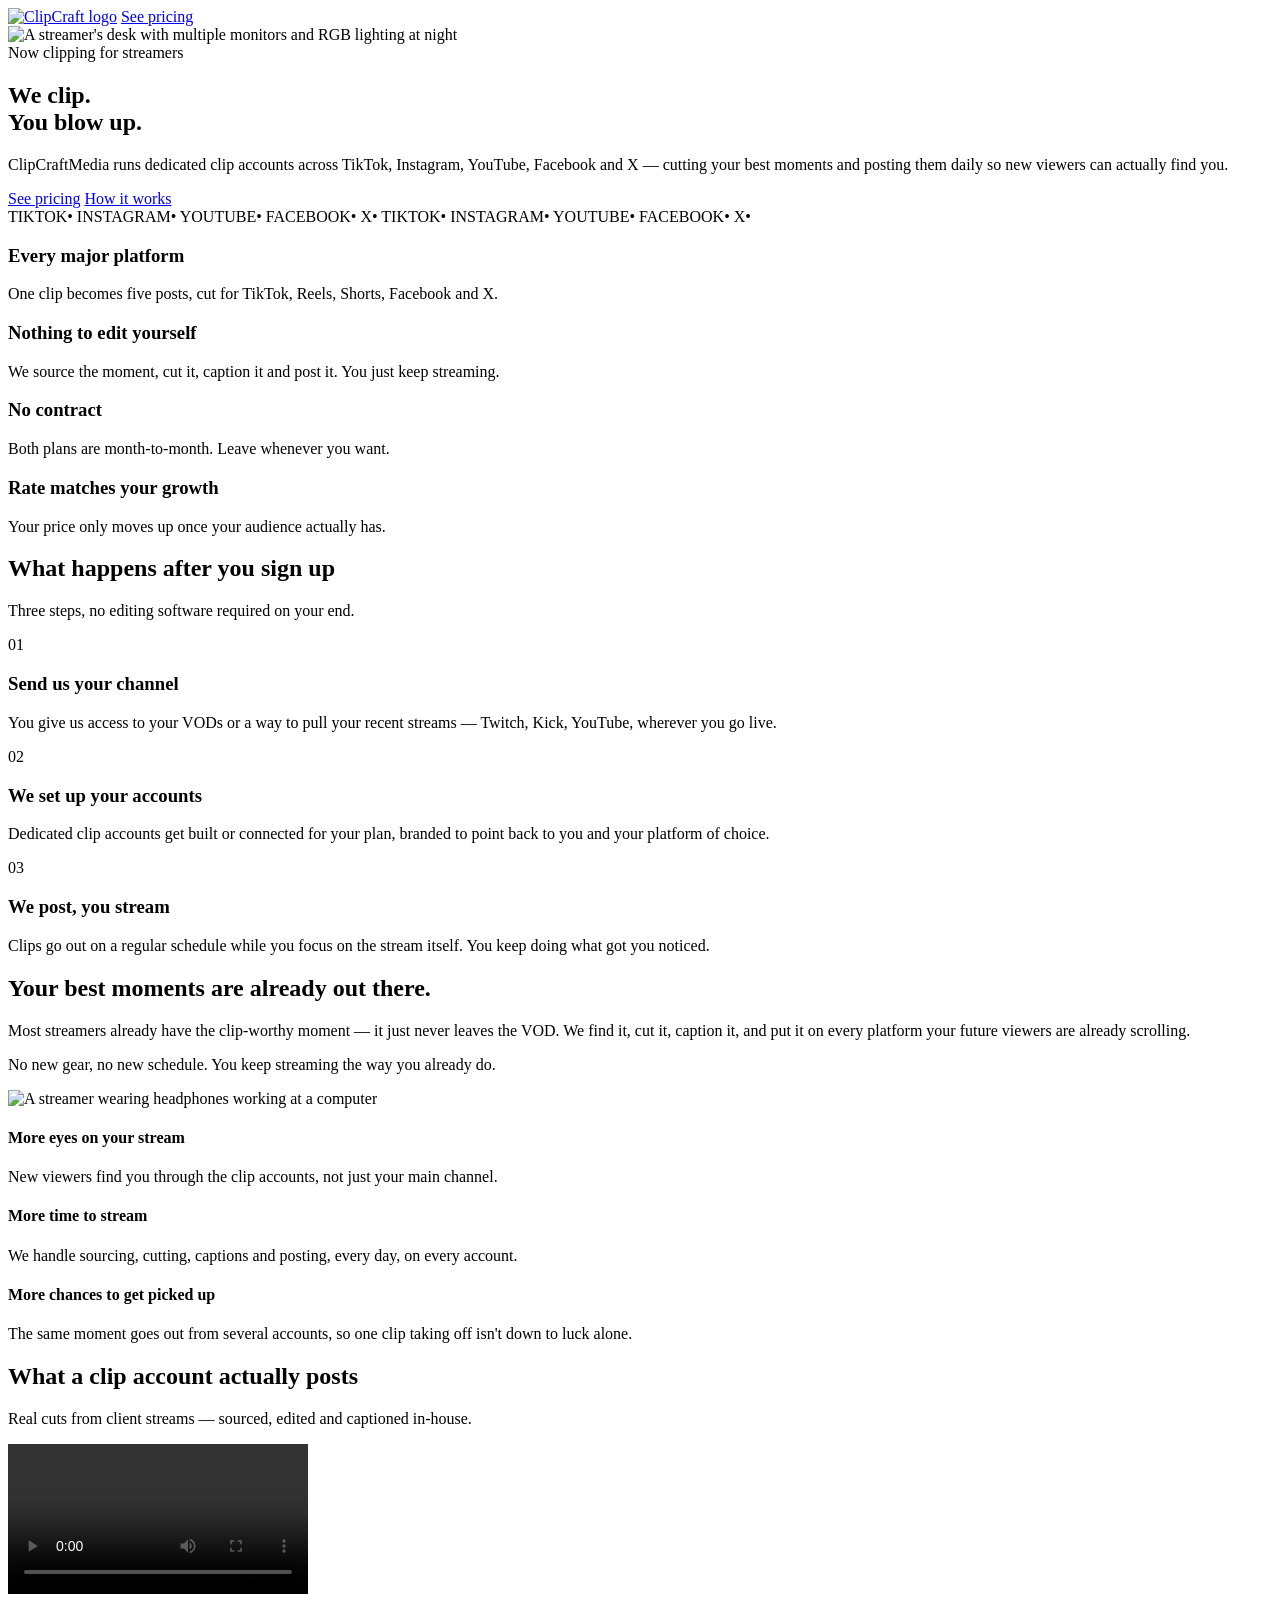
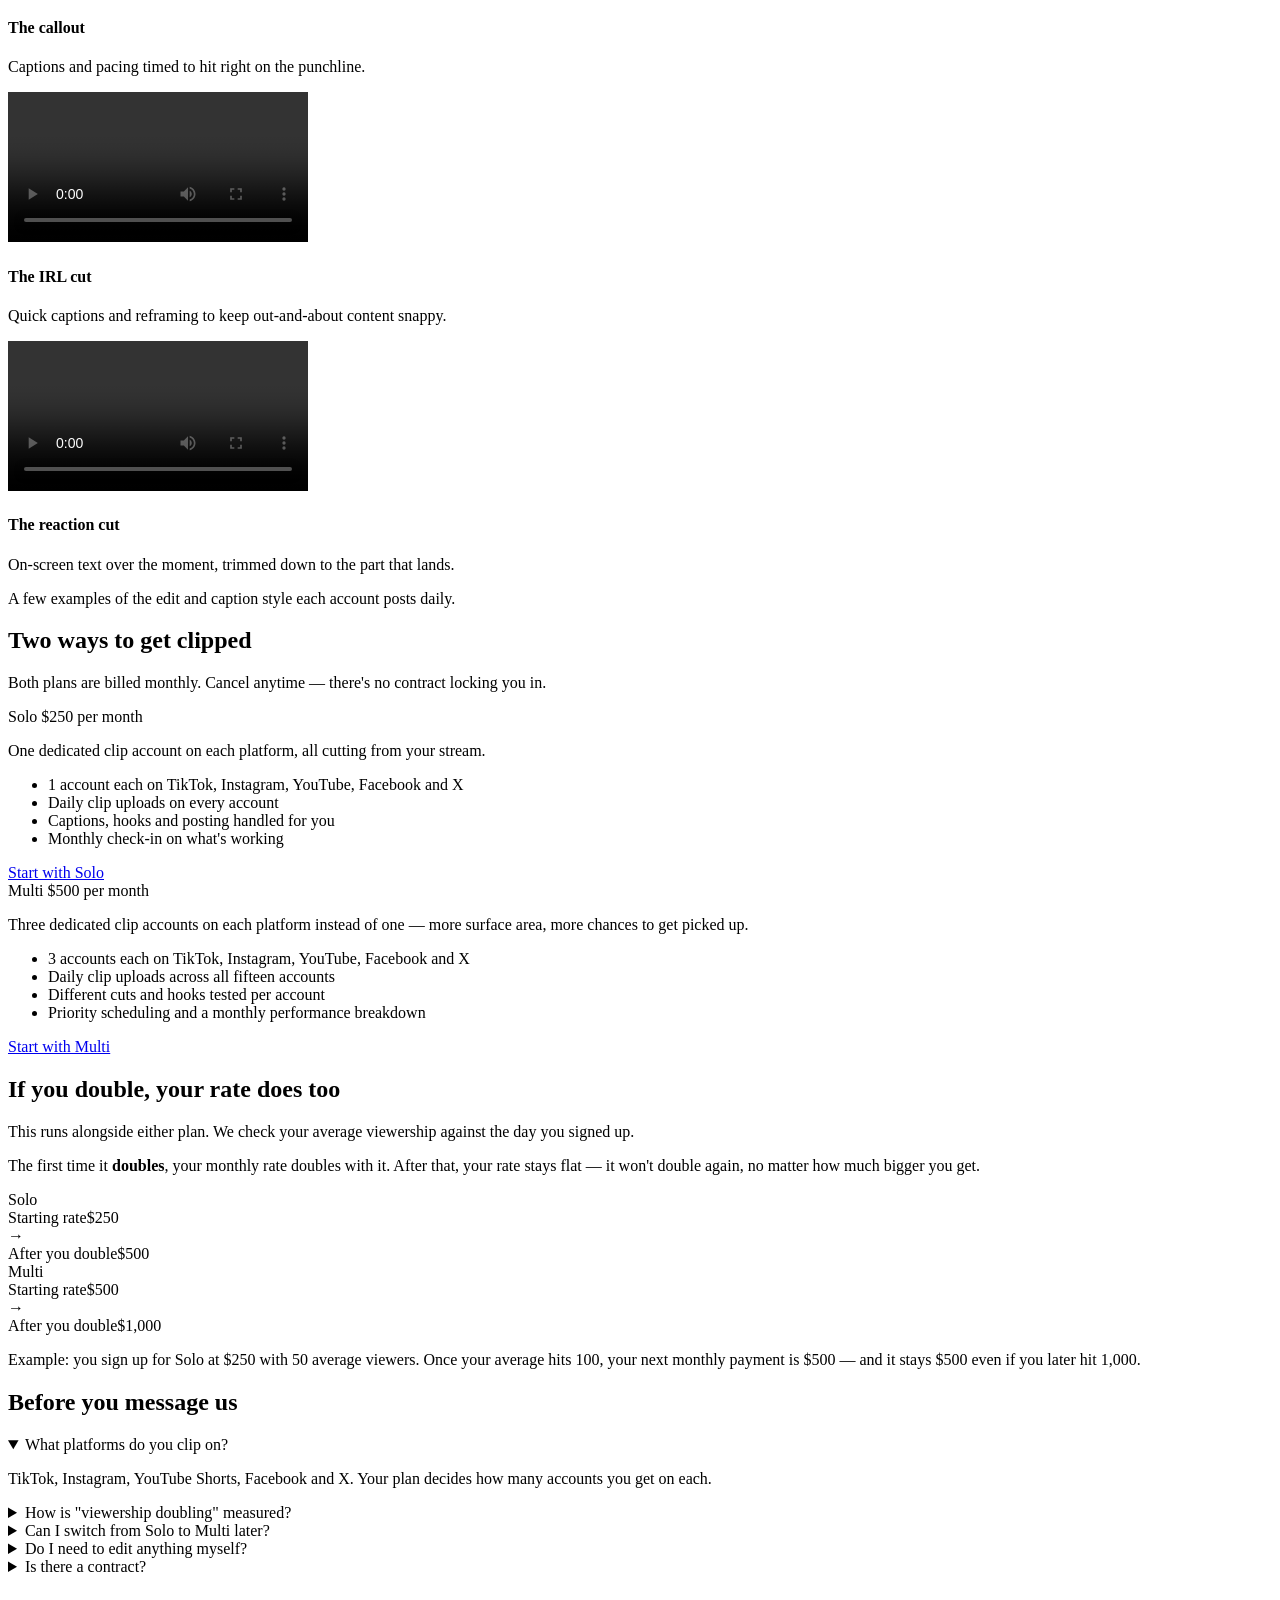
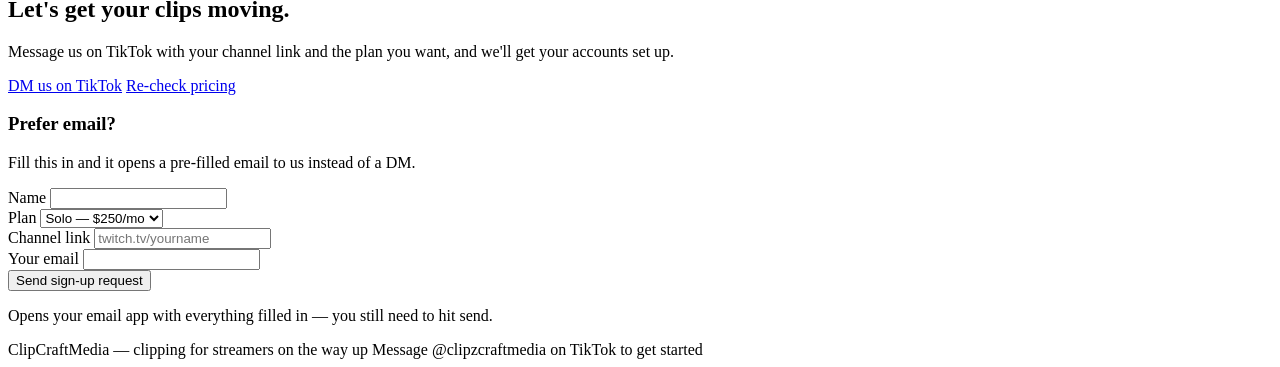
==== index.html @ 2a328515 "Add files via upload" ====
<!DOCTYPE html>
<html lang="en">
<head>
<meta charset="UTF-8">
<meta name="viewport" content="width=device-width, initial-scale=1.0">
<meta name="theme-color" content="#070b14">
<meta name="description" content="ClipCraftMedia creates daily short-form clips for streamers.">
<link rel="icon" type="image/png" href="assets/logo.png">
<title>ClipCraftMedia — We clip. You blow up.</title>
<link rel="preconnect" href="https://fonts.googleapis.com">
<link rel="preconnect" href="https://fonts.gstatic.com" crossorigin>
<link href="https://fonts.googleapis.com/css2?family=Orbitron:wght@800&family=Inter:wght@400;500;600;700;800&display=swap" rel="stylesheet">
<link rel="stylesheet" href="css/styles.css">
</head>
<body>

<header class="nav">
  <div class="nav-inner">
    <a class="brand" href="#" aria-label="ClipCraftMedia home"><img class="brand-logo" src="assets/logo.png" alt="ClipCraft logo"></a>
    <a class="nav-cta" href="#pricing">See pricing</a>
  </div>
</header>

<section class="hero">
  <div class="hero-media">
    <img src="assets/images/hero.jpg" alt="A streamer's desk with multiple monitors and RGB lighting at night" loading="eager">
  </div>
  <div class="wrap hero-content">
    <span class="live-tag"><span class="live-dot"></span>Now clipping for streamers</span>
    <h1>We clip.<br>You blow up.</h1>
    <p class="lede">ClipCraftMedia runs dedicated clip accounts across TikTok, Instagram, YouTube, Facebook and X — cutting your best moments and posting them daily so new viewers can actually find you.</p>
    <div class="hero-actions">
      <a class="btn-primary" href="#pricing">See pricing</a>
      <a class="btn-ghost" href="#how">How it works</a>
    </div>
  </div>
</section>

<div class="marquee" aria-hidden="true">
  <div class="marquee-track">
    <span>TIKTOK</span><span class="sep">•</span>
    <span>INSTAGRAM</span><span class="sep">•</span>
    <span>YOUTUBE</span><span class="sep">•</span>
    <span>FACEBOOK</span><span class="sep">•</span>
    <span>X</span><span class="sep">•</span>
    <span>TIKTOK</span><span class="sep">•</span>
    <span>INSTAGRAM</span><span class="sep">•</span>
    <span>YOUTUBE</span><span class="sep">•</span>
    <span>FACEBOOK</span><span class="sep">•</span>
    <span>X</span><span class="sep">•</span>
  </div>
</div>

<section class="benefits">
  <div class="wrap benefits-row">
    <div class="benefit">
      <h3>Every major platform</h3>
      <p>One clip becomes five posts, cut for TikTok, Reels, Shorts, Facebook and X.</p>
    </div>
    <div class="benefit">
      <h3>Nothing to edit yourself</h3>
      <p>We source the moment, cut it, caption it and post it. You just keep streaming.</p>
    </div>
    <div class="benefit">
      <h3>No contract</h3>
      <p>Both plans are month-to-month. Leave whenever you want.</p>
    </div>
    <div class="benefit">
      <h3>Rate matches your growth</h3>
      <p>Your price only moves up once your audience actually has.</p>
    </div>
  </div>
</section>

<section class="on-paper" id="how">
  <div class="wrap">
    <div class="section-head">
      <h2>What happens after you sign up</h2>
      <p>Three steps, no editing software required on your end.</p>
    </div>
    <div class="steps">
      <div class="step">
        <span class="num">01</span>
        <h3>Send us your channel</h3>
        <p>You give us access to your VODs or a way to pull your recent streams — Twitch, Kick, YouTube, wherever you go live.</p>
      </div>
      <div class="step">
        <span class="num">02</span>
        <h3>We set up your accounts</h3>
        <p>Dedicated clip accounts get built or connected for your plan, branded to point back to you and your platform of choice.</p>
      </div>
      <div class="step">
        <span class="num">03</span>
        <h3>We post, you stream</h3>
        <p>Clips go out on a regular schedule while you focus on the stream itself. You keep doing what got you noticed.</p>
      </div>
    </div>
  </div>
</section>

<section class="on-ink">
  <div class="wrap">
    <div class="feature-grid">
      <div class="feature-text">
        <h2>Your best moments are already out there.</h2>
        <p>Most streamers already have the clip-worthy moment — it just never leaves the VOD. We find it, cut it, caption it, and put it on every platform your future viewers are already scrolling.</p>
        <p>No new gear, no new schedule. You keep streaming the way you already do.</p>
      </div>
      <div class="feature-image">
        <img src="assets/images/feature.jpg" alt="A streamer wearing headphones working at a computer" loading="lazy">
      </div>
    </div>
    <div class="value-row">
      <div class="value-card">
        <h4>More eyes on your stream</h4>
        <p>New viewers find you through the clip accounts, not just your main channel.</p>
      </div>
      <div class="value-card">
        <h4>More time to stream</h4>
        <p>We handle sourcing, cutting, captions and posting, every day, on every account.</p>
      </div>
      <div class="value-card">
        <h4>More chances to get picked up</h4>
        <p>The same moment goes out from several accounts, so one clip taking off isn't down to luck alone.</p>
      </div>
    </div>
  </div>
</section>

<section class="on-ink" id="clips">
  <div class="wrap">
    <div class="section-head">
      <h2>What a clip account actually posts</h2>
      <p>Real cuts from client streams — sourced, edited and captioned in-house.</p>
    </div>
    <div class="clips-grid">
      <div class="clip-thumb">
        <video preload="metadata" playsinline controls
          onplay="this.closest('.clip-thumb').classList.add('playing')"
          onpause="this.closest('.clip-thumb').classList.remove('playing')">
          <source src="assets/videos/clip-1.mp4" type="video/mp4">
        </video>
        <span class="play-badge" aria-hidden="true" onclick="this.closest('.clip-thumb').querySelector('video').play()"></span>
        <div class="clip-caption">
          <h4>The callout</h4>
          <p>Captions and pacing timed to hit right on the punchline.</p>
        </div>
      </div>
      <div class="clip-thumb">
        <video preload="metadata" playsinline controls
          onplay="this.closest('.clip-thumb').classList.add('playing')"
          onpause="this.closest('.clip-thumb').classList.remove('playing')">
          <source src="assets/videos/clip-2.mp4" type="video/mp4">
        </video>
        <span class="play-badge" aria-hidden="true" onclick="this.closest('.clip-thumb').querySelector('video').play()"></span>
        <div class="clip-caption">
          <h4>The IRL cut</h4>
          <p>Quick captions and reframing to keep out-and-about content snappy.</p>
        </div>
      </div>
      <div class="clip-thumb">
        <video preload="metadata" playsinline controls
          onplay="this.closest('.clip-thumb').classList.add('playing')"
          onpause="this.closest('.clip-thumb').classList.remove('playing')">
          <source src="assets/videos/clip-3.mp4" type="video/mp4">
        </video>
        <span class="play-badge" aria-hidden="true" onclick="this.closest('.clip-thumb').querySelector('video').play()"></span>
        <div class="clip-caption">
          <h4>The reaction cut</h4>
          <p>On-screen text over the moment, trimmed down to the part that lands.</p>
        </div>
      </div>
    </div>
    <p class="clips-note">A few examples of the edit and caption style each account posts daily.</p>
  </div>
</section>

<section class="on-paper" id="pricing">
  <div class="wrap">
    <div class="section-head">
      <h2>Two ways to get clipped</h2>
      <p>Both plans are billed monthly. Cancel anytime — there's no contract locking you in.</p>
    </div>
    <div class="pricing-grid">
      <div class="plan">
        <span class="plan-name">Solo</span>
        <span class="plan-price">$250</span>
        <span class="plan-cycle">per month</span>
        <p class="plan-desc">One dedicated clip account on each platform, all cutting from your stream.</p>
        <ul>
          <li>1 account each on TikTok, Instagram, YouTube, Facebook and X</li>
          <li>Daily clip uploads on every account</li>
          <li>Captions, hooks and posting handled for you</li>
          <li>Monthly check-in on what's working</li>
        </ul>
        <a class="plan-cta" href="#contact">Start with Solo</a>
      </div>
      <div class="plan featured">
        <span class="plan-name">Multi</span>
        <span class="plan-price">$500</span>
        <span class="plan-cycle">per month</span>
        <p class="plan-desc">Three dedicated clip accounts on each platform instead of one — more surface area, more chances to get picked up.</p>
        <ul>
          <li>3 accounts each on TikTok, Instagram, YouTube, Facebook and X</li>
          <li>Daily clip uploads across all fifteen accounts</li>
          <li>Different cuts and hooks tested per account</li>
          <li>Priority scheduling and a monthly performance breakdown</li>
        </ul>
        <a class="plan-cta" href="#contact">Start with Multi</a>
      </div>
    </div>
  </div>
</section>

<section class="on-ink">
  <div class="wrap">
    <div class="match-copy">
      <h2>If you double, your rate does too</h2>
      <p>This runs alongside either plan. We check your average viewership against the day you signed up.</p>
      <p>The first time it <strong>doubles</strong>, your monthly rate doubles with it. After that, your rate stays flat — it won't double again, no matter how much bigger you get.</p>
    </div>
    <div class="scoreboard">
      <div class="score-row">
        <span class="label">Solo</span>
        <div class="score-cell"><span class="tag">Starting rate</span><span class="value">$250</span></div>
        <div class="score-arrow">→</div>
        <div class="score-cell"><span class="tag">After you double</span><span class="value">$500</span></div>
      </div>
      <div class="score-row">
        <span class="label">Multi</span>
        <div class="score-cell"><span class="tag">Starting rate</span><span class="value">$500</span></div>
        <div class="score-arrow">→</div>
        <div class="score-cell"><span class="tag">After you double</span><span class="value">$1,000</span></div>
      </div>
    </div>
    <p class="match-note">Example: you sign up for Solo at $250 with 50 average viewers. Once your average hits 100, your next monthly payment is $500 — and it stays $500 even if you later hit 1,000.</p>
  </div>
</section>

<section class="on-paper" id="faq">
  <div class="wrap">
    <div class="section-head">
      <h2>Before you message us</h2>
    </div>
    <div class="faq-list">
      <details open>
        <summary>What platforms do you clip on?</summary>
        <p>TikTok, Instagram, YouTube Shorts, Facebook and X. Your plan decides how many accounts you get on each.</p>
      </details>
      <details>
        <summary>How is "viewership doubling" measured?</summary>
        <p>We compare your average concurrent viewers in the 30 days before you signed up to your most recent 30 days. Once that average has doubled, your next billing cycle reflects the new rate.</p>
      </details>
      <details>
        <summary>Can I switch from Solo to Multi later?</summary>
        <p>Yes. You can move up a plan at any time; the new rate applies from your next billing date.</p>
      </details>
      <details>
        <summary>Do I need to edit anything myself?</summary>
        <p>No. Send us access to your VODs and we handle editing, captions and posting on every account.</p>
      </details>
      <details>
        <summary>Is there a contract?</summary>
        <p>No. Both plans are month-to-month and you can cancel anytime before your next billing date.</p>
      </details>
    </div>
  </div>
</section>

<section class="final" id="contact">
  <div class="wrap final-grid">
    <div>
      <h2>Let's get your clips moving.</h2>
      <p>Message us on TikTok with your channel link and the plan you want, and we'll get your accounts set up.</p>
      <div class="final-actions">
        <a class="btn-primary" href="https://www.tiktok.com/@clipzcraftmedia" target="_blank" rel="noopener">DM us on TikTok</a>
        <a class="btn-ghost" href="#pricing">Re-check pricing</a>
      </div>
    </div>
    <form class="lead-form" id="signup-form">
      <h3>Prefer email?</h3>
      <p>Fill this in and it opens a pre-filled email to us instead of a DM.</p>
      <div class="form-row">
        <div class="field">
          <label for="f-name">Name</label>
          <input id="f-name" name="name" type="text" required>
        </div>
        <div class="field">
          <label for="f-plan">Plan</label>
          <select id="f-plan" name="plan">
            <option>Solo — $250/mo</option>
            <option>Multi — $500/mo</option>
            <option>Not sure yet</option>
          </select>
        </div>
      </div>
      <div class="field">
        <label for="f-channel">Channel link</label>
        <input id="f-channel" name="channel" type="text" placeholder="twitch.tv/yourname" required>
      </div>
      <div class="field">
        <label for="f-email">Your email</label>
        <input id="f-email" name="email" type="email" required>
      </div>
      <button type="submit" class="lead-submit">Send sign-up request</button>
      <p class="form-note">Opens your email app with everything filled in — you still need to hit send.</p>
    </form>
  </div>
</section>

<footer>
  <div class="wrap footer-row">
    <span>ClipCraftMedia — clipping for streamers on the way up</span>
    <span>Message <span class="handle">@clipzcraftmedia</span> on TikTok to get started</span>
  </div>
</footer>

<script>
  document.getElementById('signup-form').addEventListener('submit', function(e){
    e.preventDefault();
    var name = document.getElementById('f-name').value;
    var plan = document.getElementById('f-plan').value;
    var channel = document.getElementById('f-channel').value;
    var email = document.getElementById('f-email').value;
    var to = 'you@yourbusiness.com'; // TODO: swap in your real business email
    var subject = encodeURIComponent('ClipCraftMedia sign-up: ' + name);
    var body = encodeURIComponent(
      'Name: ' + name + '\n' +
      'Plan: ' + plan + '\n' +
      'Channel: ' + channel + '\n' +
      'Reply-to email: ' + email
    );
    window.location.href = 'mailto:' + to + '?subject=' + subject + '&body=' + body;
  });
</script>

</body>
</html>
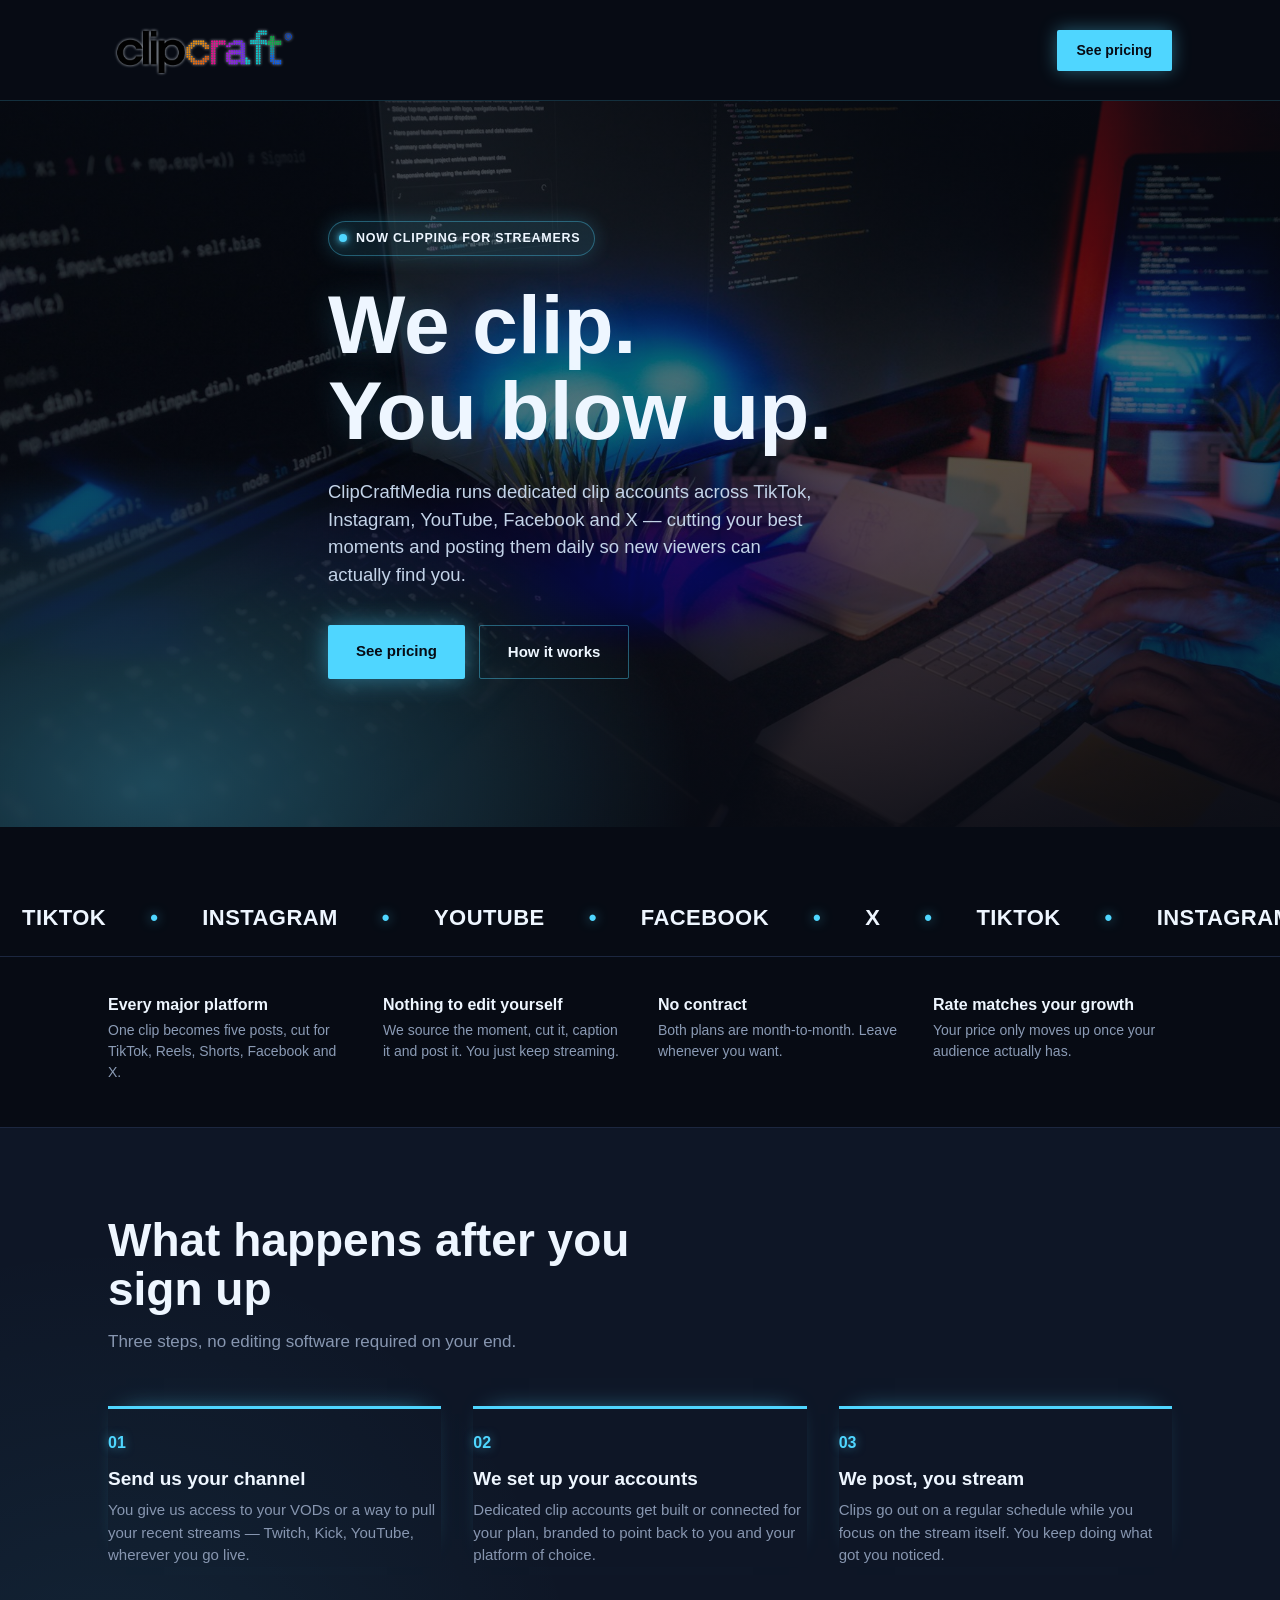
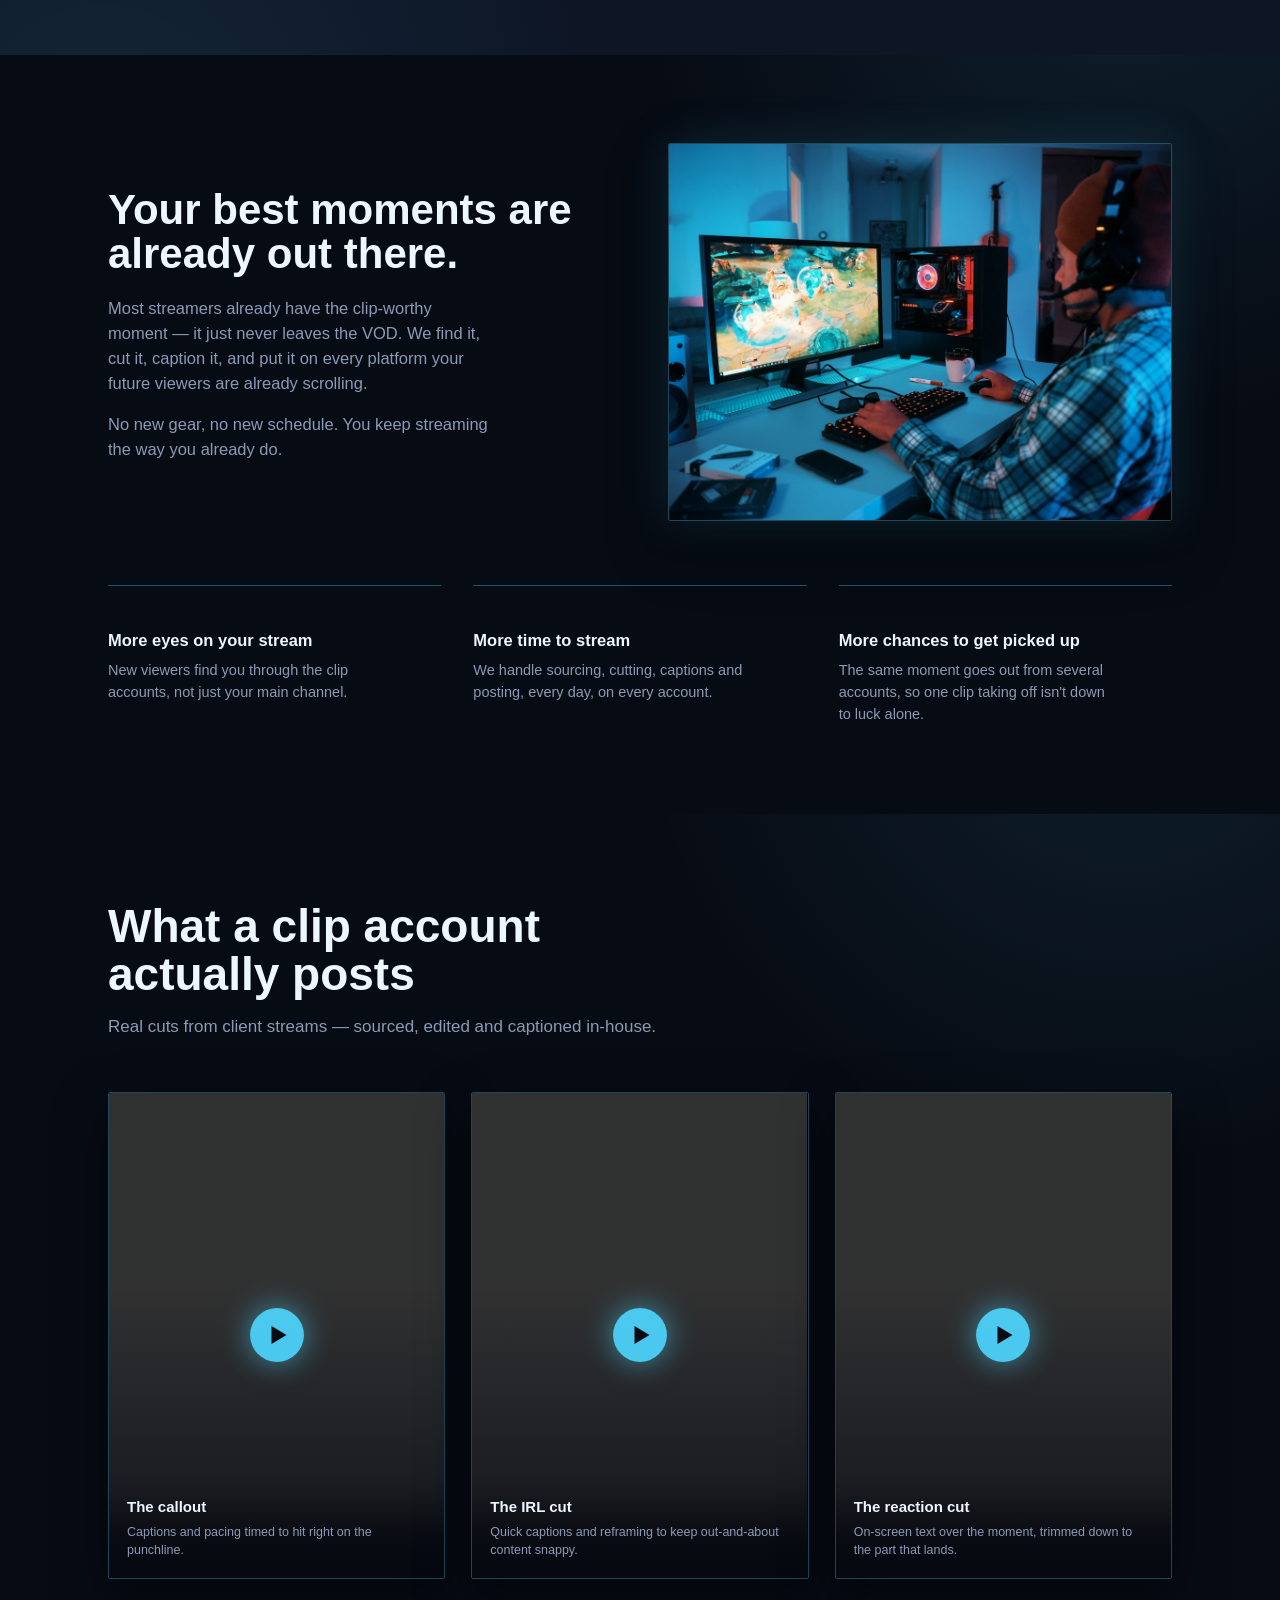
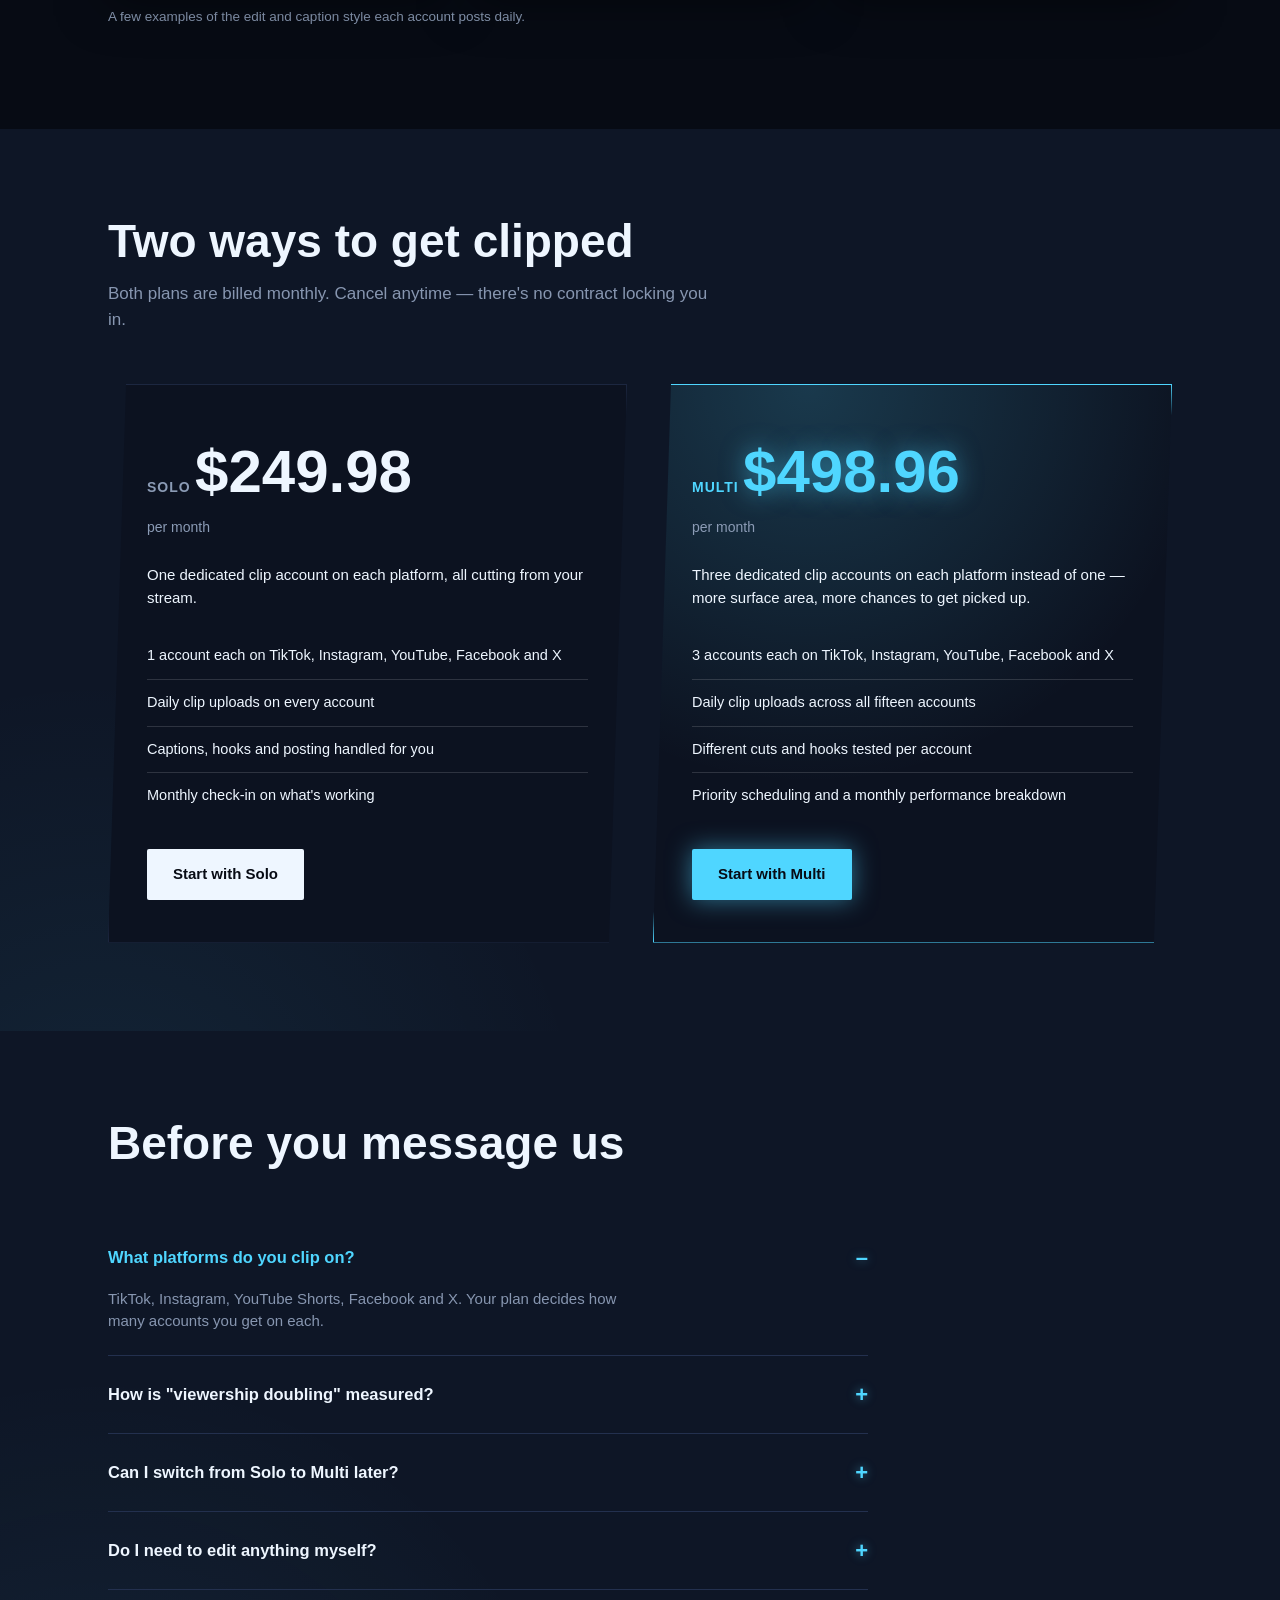
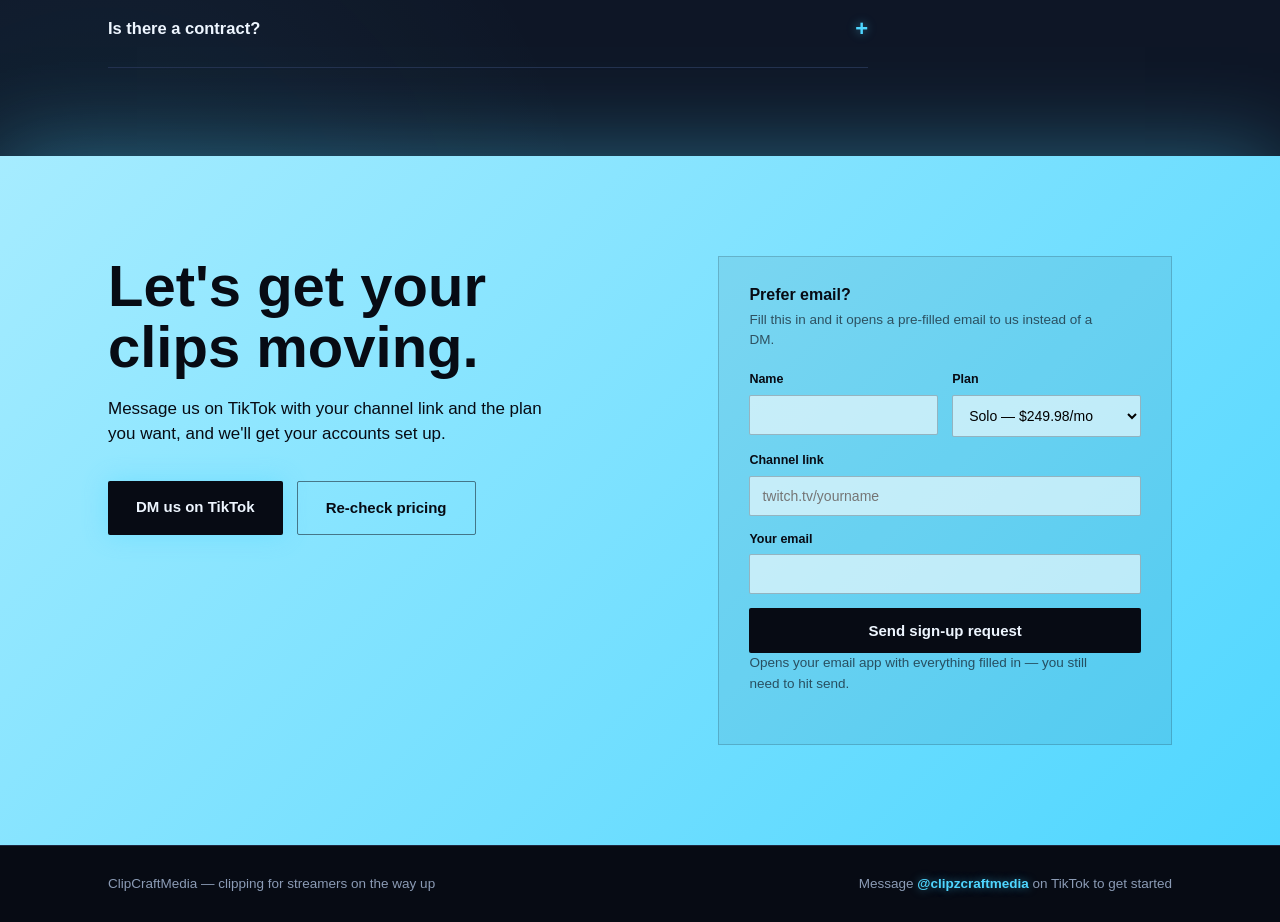
==== commit 8799256a: "Add files via upload" ====
--- a/index.html
+++ b/index.html
@@ -184,7 +184,7 @@
     <div class="pricing-grid">
       <div class="plan">
         <span class="plan-name">Solo</span>
-        <span class="plan-price">$250</span>
+        <span class="plan-price">$249.98</span>
         <span class="plan-cycle">per month</span>
         <p class="plan-desc">One dedicated clip account on each platform, all cutting from your stream.</p>
         <ul>
@@ -193,11 +193,11 @@
           <li>Captions, hooks and posting handled for you</li>
           <li>Monthly check-in on what's working</li>
         </ul>
-        <a class="plan-cta" href="#contact">Start with Solo</a>
+        <a class="plan-cta" href="https://buy.stripe.com/test_28E4gzcH73liaZ39sd2ZO02" target="_blank" rel="noopener">Start with Solo</a>
       </div>
       <div class="plan featured">
         <span class="plan-name">Multi</span>
-        <span class="plan-price">$500</span>
+        <span class="plan-price">$498.96</span>
         <span class="plan-cycle">per month</span>
         <p class="plan-desc">Three dedicated clip accounts on each platform instead of one — more surface area, more chances to get picked up.</p>
         <ul>
@@ -206,34 +206,9 @@
           <li>Different cuts and hooks tested per account</li>
           <li>Priority scheduling and a monthly performance breakdown</li>
         </ul>
-        <a class="plan-cta" href="#contact">Start with Multi</a>
-      </div>
-    </div>
-  </div>
-</section>
-
-<section class="on-ink">
-  <div class="wrap">
-    <div class="match-copy">
-      <h2>If you double, your rate does too</h2>
-      <p>This runs alongside either plan. We check your average viewership against the day you signed up.</p>
-      <p>The first time it <strong>doubles</strong>, your monthly rate doubles with it. After that, your rate stays flat — it won't double again, no matter how much bigger you get.</p>
-    </div>
-    <div class="scoreboard">
-      <div class="score-row">
-        <span class="label">Solo</span>
-        <div class="score-cell"><span class="tag">Starting rate</span><span class="value">$250</span></div>
-        <div class="score-arrow">→</div>
-        <div class="score-cell"><span class="tag">After you double</span><span class="value">$500</span></div>
-      </div>
-      <div class="score-row">
-        <span class="label">Multi</span>
-        <div class="score-cell"><span class="tag">Starting rate</span><span class="value">$500</span></div>
-        <div class="score-arrow">→</div>
-        <div class="score-cell"><span class="tag">After you double</span><span class="value">$1,000</span></div>
-      </div>
-    </div>
-    <p class="match-note">Example: you sign up for Solo at $250 with 50 average viewers. Once your average hits 100, your next monthly payment is $500 — and it stays $500 even if you later hit 1,000.</p>
+        <a class="plan-cta" href="https://buy.stripe.com/test_7sY4gzePf5tqffj0VH2ZO03" target="_blank" rel="noopener">Start with Multi</a>
+      </div>
+    </div>
   </div>
 </section>
 
@@ -288,8 +263,8 @@
         <div class="field">
           <label for="f-plan">Plan</label>
           <select id="f-plan" name="plan">
-            <option>Solo — $250/mo</option>
-            <option>Multi — $500/mo</option>
+            <option>Solo — $249.98/mo</option>
+            <option>Multi — $498.96/mo</option>
             <option>Not sure yet</option>
           </select>
         </div>
--- a/css/styles.css
+++ b/css/styles.css
@@ -0,0 +1,575 @@
+  :root{
+    --ink: #070b14;
+    --ink-soft: #0c1220;
+    --paper: #0e1626;
+    --paper-soft: #141f38;
+    --blue: #4fd6ff;
+    --blue-rgb: 79,214,255;
+    --blue-bright: #a6ecff;
+    --blue-deep: #0e6fa3;
+    --white: #eef6ff;
+    --muted-on-ink: #8b9bb5;
+    --muted-on-paper: #8796b0;
+    --line-ink: #1c2740;
+    --line-paper: #23304e;
+    --max: 1120px;
+    --cut: 52px;
+  }
+  *{box-sizing:border-box;}
+  html{scroll-behavior:smooth; scrollbar-color:var(--line-ink) var(--ink); scrollbar-width:thin;}
+  body{
+    margin:0;
+    background:var(--paper);
+    color:var(--white);
+    font-family:'Inter', sans-serif;
+    line-height:1.5;
+    -webkit-font-smoothing:antialiased;
+  }
+  ::selection{background:var(--blue); color:var(--ink);}
+  ::-webkit-scrollbar{width:12px; height:12px;}
+  ::-webkit-scrollbar-track{background:var(--ink);}
+  ::-webkit-scrollbar-thumb{background:var(--line-ink); border-radius:6px; border:3px solid var(--ink);}
+  ::-webkit-scrollbar-thumb:hover{background:var(--blue-deep);}
+  a:focus-visible, button:focus-visible, summary:focus-visible{
+    outline:2px solid var(--blue);
+    outline-offset:3px;
+  }
+  @media (prefers-reduced-motion: reduce){
+    *{animation-duration:0.001ms !important; animation-iteration-count:1 !important; transition-duration:0.001ms !important; scroll-behavior:auto !important;}
+  }
+  h1,h2,h3{
+    font-family:'Orbitron', sans-serif;
+    font-weight:800;
+    line-height:1.05;
+    margin:0;
+  }
+  a{color:inherit;}
+  img{max-width:100%; display:block;}
+  .wrap{max-width:var(--max); margin:0 auto; padding:0 28px;}
+  .on-ink{
+    background:
+      radial-gradient(circle 700px at 88% -15%, rgba(var(--blue-rgb),0.10), transparent 70%),
+      var(--ink);
+    color:var(--white);
+  }
+  .on-paper{
+    background:
+      radial-gradient(circle 700px at 8% 115%, rgba(var(--blue-rgb),0.08), transparent 70%),
+      var(--paper);
+    color:var(--white);
+  }
+
+  /* NAV */
+  header.nav{
+    position:sticky; top:0; z-index:100;
+    background:rgba(7,11,20,0.85);
+    backdrop-filter:blur(10px);
+    border-bottom:1px solid rgba(var(--blue-rgb),0.15);
+  }
+  header.nav{background:var(--ink); border-bottom-color:rgba(var(--blue-rgb),0.18);}
+  .nav-inner{
+    max-width:var(--max); margin:0 auto; padding:18px 28px;
+    display:flex; align-items:center; justify-content:space-between;
+  }
+  .brand{
+    font-family:'Orbitron', sans-serif;
+    font-weight:800;
+    font-size:19px;
+    color:var(--white);
+  }
+  .brand em{color:var(--blue); font-style:normal; text-shadow:0 0 14px rgba(var(--blue-rgb),0.65);}
+  .brand-logo{display:block; width:190px; height:auto; padding:0; border-radius:0; background:transparent; filter:drop-shadow(0 0 1.5px rgba(238,246,255,0.78));}
+  .nav-cta{
+    background:var(--blue);
+    color:var(--ink);
+    text-decoration:none;
+    padding:10px 20px;
+    font-weight:700;
+    font-size:14px;
+    border-radius:2px;
+    box-shadow:0 0 18px rgba(var(--blue-rgb),0.4);
+    transition:box-shadow 0.2s ease, background 0.2s ease;
+  }
+  .nav-cta:hover{background:var(--blue-bright); box-shadow:0 0 26px rgba(var(--blue-rgb),0.65);}
+
+  /* HERO */
+  .hero{
+    position:relative;
+    color:var(--white);
+    clip-path: polygon(0 0, 100% 0, 100% calc(100% - var(--cut)), 0 100%);
+    padding:120px 0 200px;
+    overflow:hidden;
+  }
+  .hero-media{
+    position:absolute; inset:0;
+    z-index:0;
+  }
+  .hero-media img{
+    width:100%; height:100%; object-fit:cover;
+  }
+  .hero-media::after{
+    content:"";
+    position:absolute; inset:0;
+    background:
+      radial-gradient(ellipse 900px 550px at 12% 88%, rgba(var(--blue-rgb),0.30), transparent 60%),
+      linear-gradient(180deg, rgba(7,11,20,0.78) 0%, rgba(7,11,20,0.58) 35%, rgba(7,11,20,0.94) 100%);
+  }
+  .hero-content{
+    position:relative;
+    z-index:1;
+    max-width:680px;
+  }
+  .live-tag{
+    display:inline-flex; align-items:center; gap:9px;
+    text-transform:uppercase;
+    font-size:12.5px;
+    font-weight:700;
+    letter-spacing:0.06em;
+    color:var(--white);
+    background:rgba(var(--blue-rgb),0.10);
+    border:1px solid rgba(var(--blue-rgb),0.35);
+    padding:7px 14px 7px 10px;
+    border-radius:999px;
+    margin-bottom:26px;
+    box-shadow:0 0 20px rgba(var(--blue-rgb),0.2);
+  }
+  .live-dot{
+    width:8px; height:8px;
+    background:var(--blue);
+    border-radius:50%;
+    box-shadow:0 0 6px var(--blue), 0 0 14px rgba(var(--blue-rgb),0.8);
+    animation:pulse 1.8s ease-in-out infinite;
+  }
+  @keyframes pulse{
+    0%,100%{opacity:1; box-shadow:0 0 6px var(--blue), 0 0 14px rgba(var(--blue-rgb),0.8);}
+    50%{opacity:0.4; box-shadow:0 0 3px var(--blue), 0 0 6px rgba(var(--blue-rgb),0.4);}
+  }
+  .hero h1{
+    font-size:clamp(44px, 7vw, 82px);
+    animation:rise 0.7s ease-out;
+    text-shadow:0 0 30px rgba(var(--blue-rgb),0.2);
+  }
+  @keyframes rise{
+    from{opacity:0; transform:translateY(18px);}
+    to{opacity:1; transform:translateY(0);}
+  }
+  .hero p.lede{
+    margin-top:24px;
+    font-size:18.5px;
+    color:#c3d3e8;
+    max-width:48ch;
+  }
+  .hero-actions{
+    margin-top:36px;
+    display:flex; gap:14px; flex-wrap:wrap;
+  }
+  .btn-primary{
+    background:var(--blue);
+    color:var(--ink);
+    text-decoration:none;
+    padding:15px 28px;
+    font-weight:700;
+    font-size:15px;
+    border-radius:2px;
+    display:inline-block;
+    box-shadow:0 0 24px rgba(var(--blue-rgb),0.45);
+    transition:box-shadow 0.2s ease, background 0.2s ease;
+  }
+  .btn-primary:hover{background:var(--blue-bright); box-shadow:0 0 34px rgba(var(--blue-rgb),0.7);}
+  .btn-ghost{
+    border:1px solid rgba(var(--blue-rgb),0.4);
+    color:var(--white);
+    text-decoration:none;
+    padding:15px 28px;
+    font-weight:600;
+    font-size:15px;
+    border-radius:2px;
+    display:inline-block;
+    transition:border-color 0.2s ease, box-shadow 0.2s ease;
+  }
+  .btn-ghost:hover{border-color:var(--blue); box-shadow:0 0 20px rgba(var(--blue-rgb),0.25);}
+
+  /* MARQUEE */
+  .marquee{
+    background:var(--ink);
+    color:var(--white);
+    overflow:hidden;
+    margin-top:calc(var(--cut) * -1);
+    padding-top:calc(var(--cut) + 22px);
+    padding-bottom:22px;
+    position:relative;
+    z-index:0;
+    border-bottom:1px solid var(--line-ink);
+  }
+  .marquee-track{
+    display:flex;
+    width:max-content;
+    animation:scroll 26s linear infinite;
+    font-family:'Orbitron', sans-serif;
+    font-weight:800;
+    font-size:22px;
+    letter-spacing:0.02em;
+  }
+  .marquee-track span{padding:0 22px; white-space:nowrap;}
+  .marquee-track span.sep{color:var(--blue); text-shadow:0 0 12px rgba(var(--blue-rgb),0.6);}
+  @keyframes scroll{
+    from{transform:translateX(0);}
+    to{transform:translateX(-50%);}
+  }
+  @media (prefers-reduced-motion: reduce){
+    .marquee-track{animation:none;}
+  }
+
+  /* BENEFITS STRIP */
+  .benefits{
+    background:var(--ink);
+    padding:40px 0 44px;
+    border-bottom:1px solid var(--line-ink);
+  }
+  .benefits-row{
+    display:flex;
+    flex-wrap:wrap;
+    gap:36px;
+  }
+  .benefit{flex:1 1 220px; min-width:200px;}
+  .benefit h3{
+    font-family:'Inter', sans-serif;
+    font-weight:700;
+    font-size:16px;
+    color:var(--white);
+    margin-bottom:6px;
+  }
+  .benefit p{color:var(--muted-on-ink); font-size:14px; margin:0; max-width:34ch;}
+
+  /* SECTION SHARED */
+  section{padding:88px 0;}
+  .section-head{max-width:600px; margin-bottom:52px;}
+  .section-head h2{font-size:clamp(30px, 4vw, 46px);}
+  .section-head p{margin-top:16px; font-size:17px;}
+  .on-ink .section-head p{color:var(--muted-on-ink);}
+  .on-paper .section-head p{color:var(--muted-on-paper);}
+
+  /* HOW IT WORKS */
+  .steps{
+    display:grid;
+    grid-template-columns:repeat(3, 1fr);
+    gap:32px;
+  }
+  .step{
+    border-top:3px solid var(--blue);
+    padding-top:22px;
+    box-shadow:0 -10px 24px -18px rgba(var(--blue-rgb),0.7);
+  }
+  .step .num{
+    font-family:'Orbitron', sans-serif;
+    font-weight:800;
+    font-size:16px;
+    color:var(--blue);
+    text-shadow:0 0 10px rgba(var(--blue-rgb),0.5);
+    display:block;
+    margin-bottom:14px;
+  }
+  .step h3{font-family:'Inter',sans-serif; font-weight:700; font-size:19px; margin-bottom:10px;}
+  .step p{color:var(--muted-on-paper); font-size:15px; margin:0;}
+
+  /* FEATURE BAND */
+  .feature-grid{
+    display:grid;
+    grid-template-columns:1fr 1fr;
+    gap:56px;
+    align-items:center;
+  }
+  .feature-text h2{font-size:clamp(28px, 3.6vw, 42px); margin-bottom:20px;}
+  .feature-text p{color:var(--muted-on-ink); font-size:16.5px; margin-bottom:14px; max-width:42ch;}
+  .feature-image{
+    aspect-ratio:4/3;
+    overflow:hidden;
+    border-radius:2px;
+    border:1px solid rgba(var(--blue-rgb),0.3);
+    box-shadow:0 0 50px rgba(var(--blue-rgb),0.15), 0 24px 60px rgba(0,0,0,0.45);
+  }
+  .feature-image img{width:100%; height:100%; object-fit:cover;}
+
+  /* VALUE CARDS */
+  .value-row{
+    margin-top:64px;
+    display:grid;
+    grid-template-columns:repeat(3, 1fr);
+    gap:32px;
+  }
+  .value-card{
+    border-top:1px solid rgba(var(--blue-rgb),0.35);
+    padding-top:20px;
+  }
+  .value-card h4{font-family:'Inter', sans-serif; font-weight:700; font-size:16.5px; color:var(--white); margin-bottom:8px;}
+  .value-card p{color:var(--muted-on-ink); font-size:14.5px; margin:0; max-width:34ch;}
+
+  /* CLIPS / PORTFOLIO */
+  .clips-grid{
+    display:grid;
+    grid-template-columns:repeat(3, 1fr);
+    gap:26px;
+  }
+  .clip-thumb{
+    position:relative;
+    aspect-ratio:9/13;
+    overflow:hidden;
+    border-radius:2px;
+    border:1px solid rgba(var(--blue-rgb),0.3);
+    box-shadow:0 20px 50px rgba(0,0,0,0.5);
+  }
+  .clip-thumb img{width:100%; height:100%; object-fit:cover;}
+  .clip-thumb video{width:100%; height:100%; object-fit:cover; display:block; background:#000;}
+  .clip-thumb::after{
+    content:"";
+    position:absolute; inset:0;
+    background:linear-gradient(180deg, rgba(7,11,20,0.05) 40%, rgba(7,11,20,0.8) 100%);
+    pointer-events:none;
+    transition:opacity 0.2s ease;
+  }
+  .clip-thumb.playing::after{opacity:0;}
+  .clip-thumb.playing .play-badge,
+  .clip-thumb.playing .clip-caption{display:none;}
+  .play-badge{
+    position:absolute; left:50%; top:50%; transform:translate(-50%,-50%);
+    width:54px; height:54px;
+    border-radius:50%;
+    background:rgba(var(--blue-rgb),0.92);
+    box-shadow:0 0 30px rgba(var(--blue-rgb),0.6);
+    z-index:1;
+    cursor:pointer;
+  }
+  .play-badge::after{
+    content:"";
+    position:absolute; top:50%; left:54%; transform:translate(-50%,-50%);
+    border-style:solid;
+    border-width:9px 0 9px 15px;
+    border-color:transparent transparent transparent var(--ink);
+  }
+  .clip-caption{
+    position:absolute; left:0; right:0; bottom:0;
+    padding:18px;
+    z-index:1;
+  }
+  .clip-caption h4{font-family:'Inter', sans-serif; font-weight:700; color:var(--white); font-size:15px; margin:0 0 4px;}
+  .clip-caption p{color:var(--muted-on-ink); font-size:12.5px; margin:0;}
+  .clips-note{margin-top:28px; font-size:13.5px; color:var(--muted-on-ink);}
+
+  /* PRICING */
+  .pricing-grid{
+    display:grid;
+    grid-template-columns:1fr 1fr;
+    gap:26px;
+  }
+  .plan{
+    background:var(--ink-soft);
+    color:var(--white);
+    padding:42px 38px;
+    clip-path:polygon(18px 0, 100% 0, calc(100% - 18px) 100%, 0 100%);
+    border:1px solid var(--line-ink);
+    transition:transform 0.25s ease, box-shadow 0.25s ease;
+  }
+  .plan:hover{transform:translateY(-4px); box-shadow:0 0 40px rgba(var(--blue-rgb),0.18);}
+  .plan.featured{
+    background:
+      radial-gradient(circle at 30% 0%, rgba(var(--blue-rgb),0.20), transparent 60%),
+      var(--ink-soft);
+    color:var(--white);
+    border:1px solid var(--blue);
+    box-shadow:0 0 55px rgba(var(--blue-rgb),0.35);
+  }
+  .plan.featured:hover{transform:translateY(-4px); box-shadow:0 0 70px rgba(var(--blue-rgb),0.5);}
+  .plan-name{
+    font-size:14px; font-weight:700; text-transform:uppercase; letter-spacing:0.07em;
+    color:var(--muted-on-ink);
+  }
+  .plan.featured .plan-name{color:var(--blue);}
+  .plan-price{
+    font-family:'Orbitron', sans-serif;
+    font-weight:800;
+    font-size:60px;
+    margin:14px 0 2px;
+  }
+  .plan.featured .plan-price{color:var(--blue); text-shadow:0 0 24px rgba(var(--blue-rgb),0.55);}
+  .plan-cycle{font-size:14px; color:var(--muted-on-ink); display:block; margin-bottom:26px;}
+  .plan-desc{font-size:15px; margin-bottom:24px;}
+  .plan ul{list-style:none; padding:0; margin:0 0 30px;}
+  .plan li{
+    padding:12px 0;
+    border-top:1px solid rgba(255,255,255,0.14);
+    font-size:14.5px;
+  }
+  .plan li:first-child{border-top:none;}
+  .plan-cta{
+    display:inline-block;
+    background:var(--white);
+    color:var(--ink);
+    text-decoration:none;
+    padding:14px 26px;
+    font-weight:700;
+    font-size:15px;
+    border-radius:2px;
+    transition:opacity 0.2s ease, box-shadow 0.2s ease;
+  }
+  .plan.featured .plan-cta{background:var(--blue); color:var(--ink); box-shadow:0 0 24px rgba(var(--blue-rgb),0.5);}
+  .plan-cta:hover{opacity:0.85;}
+
+  /* SCOREBOARD / GROWTH MATCH */
+  .scoreboard{
+    background:var(--ink-soft);
+    border:1px solid var(--line-ink);
+  }
+  .score-row{
+    display:grid;
+    grid-template-columns:0.7fr 1fr 60px 1fr;
+    align-items:center;
+    padding:26px 30px;
+    border-bottom:1px solid var(--line-ink);
+    gap:16px;
+  }
+  .score-row:last-child{border-bottom:none;}
+  .score-row .label{font-weight:700; font-size:16px;}
+  .score-cell{text-align:center;}
+  .score-cell .tag{
+    display:block; font-size:12px; text-transform:uppercase; letter-spacing:0.06em;
+    color:var(--muted-on-ink); margin-bottom:6px;
+  }
+  .score-cell .value{
+    font-family:'Orbitron', sans-serif;
+    font-weight:800;
+    font-size:34px;
+    font-variant-numeric:tabular-nums;
+  }
+  .score-arrow{
+    text-align:center;
+    color:var(--blue);
+    text-shadow:0 0 12px rgba(var(--blue-rgb),0.6);
+    font-family:'Orbitron', sans-serif;
+    font-weight:800;
+    font-size:22px;
+  }
+  .match-copy{max-width:640px; margin-bottom:44px;}
+  .match-copy p{color:var(--muted-on-ink); font-size:16.5px; margin-top:14px;}
+  .match-copy p strong{color:var(--white);}
+  .match-note{
+    margin-top:22px;
+    font-size:13.5px;
+    color:var(--muted-on-ink);
+    border-left:2px solid var(--blue);
+    padding-left:14px;
+  }
+
+  /* FAQ */
+  .faq-list{max-width:760px;}
+  details{border-bottom:1px solid var(--line-paper); padding:22px 0;}
+  details summary{
+    cursor:pointer;
+    font-weight:700;
+    font-size:16.5px;
+    list-style:none;
+    display:flex; justify-content:space-between; align-items:center;
+    transition:color 0.2s ease;
+  }
+  details summary::-webkit-details-marker{display:none;}
+  details summary::after{
+    content:"+";
+    font-family:'Orbitron', sans-serif;
+    font-weight:800;
+    font-size:22px;
+    color:var(--blue);
+    text-shadow:0 0 10px rgba(var(--blue-rgb),0.5);
+    margin-left:20px;
+    flex-shrink:0;
+  }
+  details[open] summary{color:var(--blue);}
+  details[open] summary::after{content:"–";}
+  details p{color:var(--muted-on-paper); font-size:15px; margin:14px 0 0; max-width:64ch;}
+
+  /* FINAL CTA */
+  .final{
+    background:linear-gradient(135deg, var(--blue-bright) 0%, var(--blue) 100%);
+    color:var(--ink);
+    padding:100px 0;
+    text-align:left;
+    box-shadow:0 0 90px rgba(var(--blue-rgb),0.4);
+  }
+  .final h2{font-size:clamp(34px, 5vw, 58px); max-width:14ch;}
+  .final p{font-size:17px; margin-top:18px; max-width:46ch;}
+  .final-actions{margin-top:34px; display:flex; gap:14px; flex-wrap:wrap;}
+  .final .btn-primary{background:var(--ink); color:var(--white);}
+  .final .btn-primary:hover{background:var(--white); color:var(--ink);}
+  .final .btn-ghost{border-color:rgba(7,11,20,0.5); color:var(--ink);}
+  .final .btn-ghost:hover{border-color:var(--ink);}
+  .final-grid{
+    display:grid;
+    grid-template-columns:1.1fr 0.9fr;
+    gap:56px;
+    align-items:start;
+  }
+
+  /* LEAD FORM */
+  .lead-form{
+    background:rgba(7,11,20,0.06);
+    border:1px solid rgba(7,11,20,0.18);
+    padding:30px;
+  }
+  .lead-form h3{font-family:'Orbitron', sans-serif; font-size:16px; margin-bottom:6px;}
+  .lead-form > p{font-size:13.5px; margin:0 0 20px; color:rgba(7,11,20,0.65);}
+  .form-row{display:flex; gap:14px;}
+  .form-row .field{flex:1;}
+  .field{margin-bottom:14px;}
+  .field label{display:block; font-size:12.5px; font-weight:600; margin-bottom:6px;}
+  .field input, .field select{
+    width:100%;
+    padding:11px 12px;
+    border:1px solid rgba(7,11,20,0.25);
+    background:rgba(255,255,255,0.6);
+    font-family:'Inter', sans-serif;
+    font-size:14px;
+    border-radius:2px;
+  }
+  .field input:focus, .field select:focus{outline:2px solid var(--ink); outline-offset:1px;}
+  .lead-submit{
+    background:var(--ink);
+    color:var(--white);
+    border:none;
+    padding:14px 26px;
+    font-weight:700;
+    font-size:15px;
+    border-radius:2px;
+    cursor:pointer;
+    width:100%;
+    transition:background 0.2s ease;
+  }
+  .lead-submit:hover{background:#000;}
+  .form-note{font-size:12px; margin-top:12px; color:rgba(7,11,20,0.55);}
+
+  footer{
+    background:var(--ink);
+    color:var(--muted-on-ink);
+    padding:28px 0;
+    font-size:13.5px;
+    border-top:1px solid var(--line-ink);
+  }
+  .footer-row{
+    display:flex; justify-content:space-between; flex-wrap:wrap; gap:10px;
+  }
+  .footer-row .handle{color:var(--blue); font-weight:700; text-shadow:0 0 8px rgba(var(--blue-rgb),0.5);}
+
+  @media (max-width:860px){
+    :root{--cut:32px;}
+    .steps{grid-template-columns:1fr;}
+    .feature-grid{grid-template-columns:1fr; gap:32px;}
+    .feature-image{order:-1;}
+    .value-row{grid-template-columns:1fr; gap:26px;}
+    .clips-grid{grid-template-columns:1fr;}
+    .pricing-grid{grid-template-columns:1fr;}
+    .score-row{grid-template-columns:1fr; text-align:left; gap:10px;}
+    .score-arrow{display:none;}
+    .score-cell{text-align:left;}
+    .final-grid{grid-template-columns:1fr; gap:40px;}
+    .form-row{flex-direction:column; gap:0;}
+  }
+
+  /* LOCAL BRAND ASSET */
+  a.brand{display:inline-flex;align-items:center;text-decoration:none;}
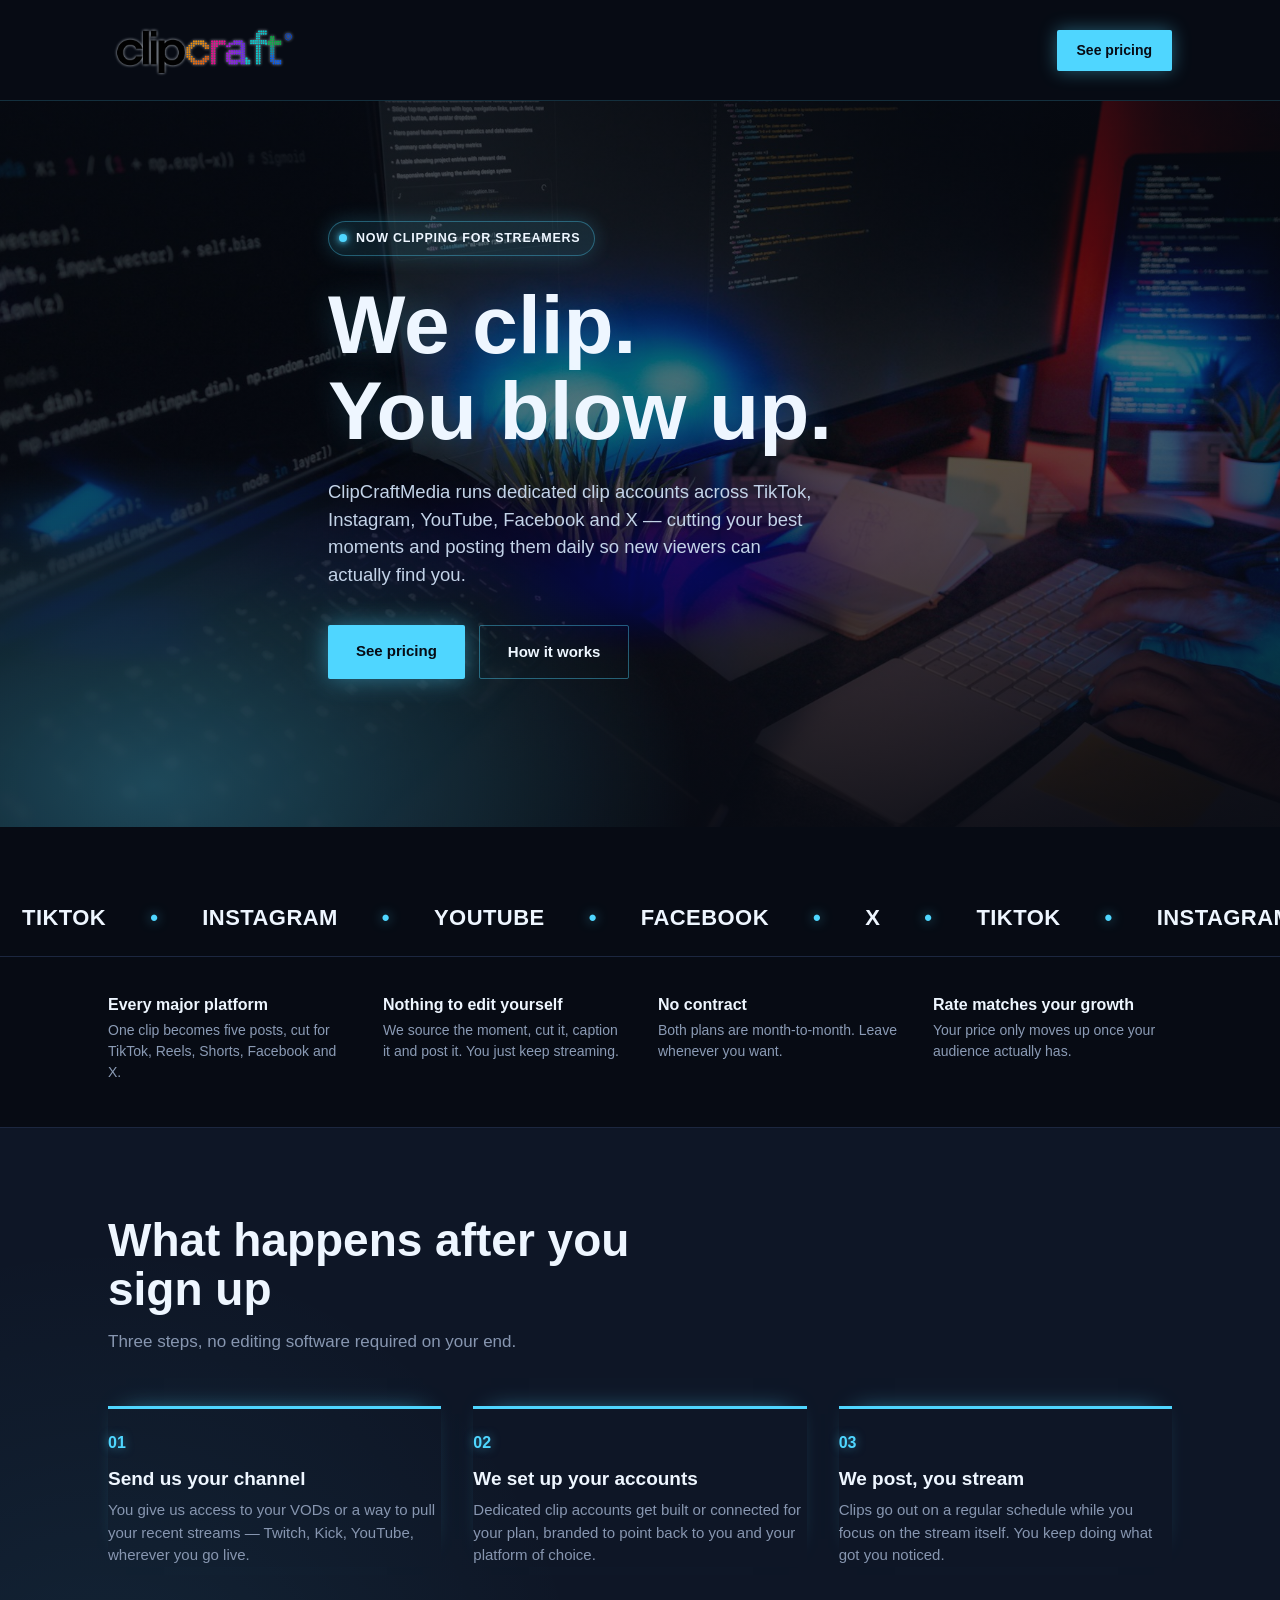
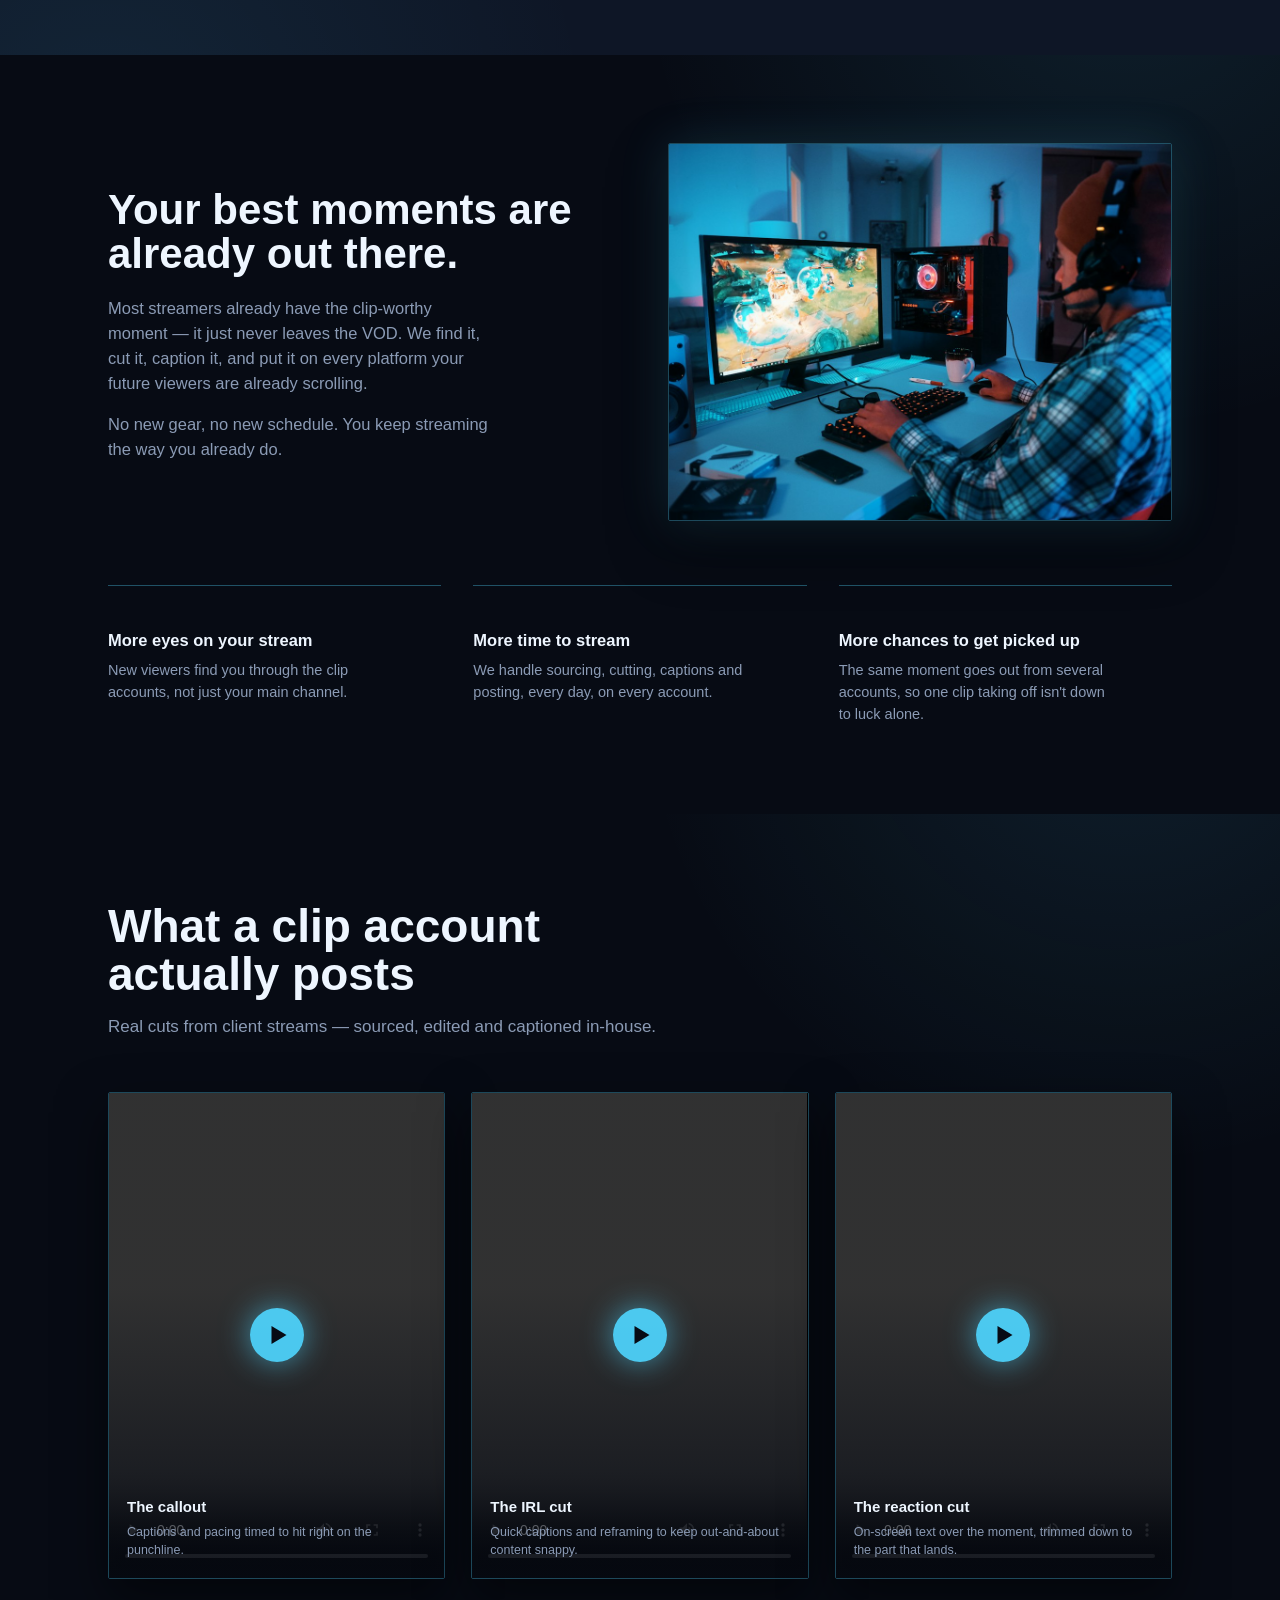
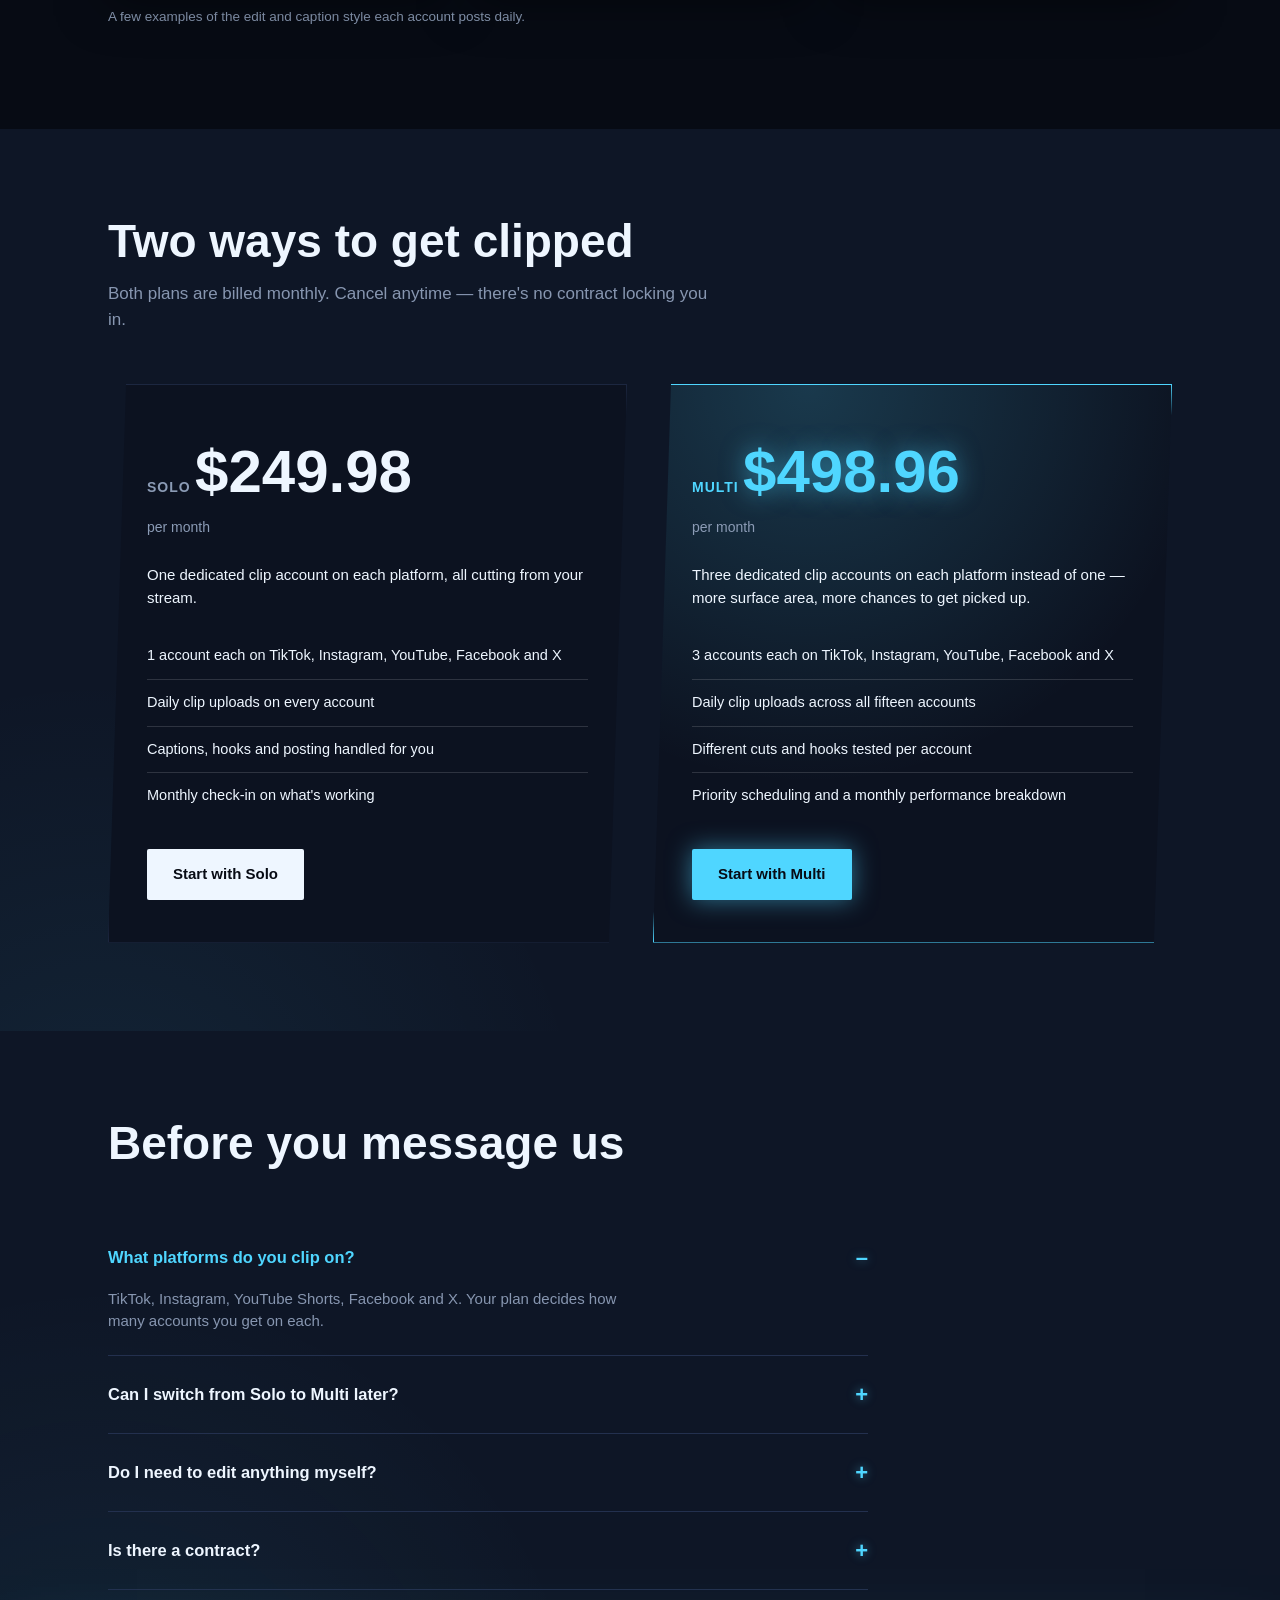
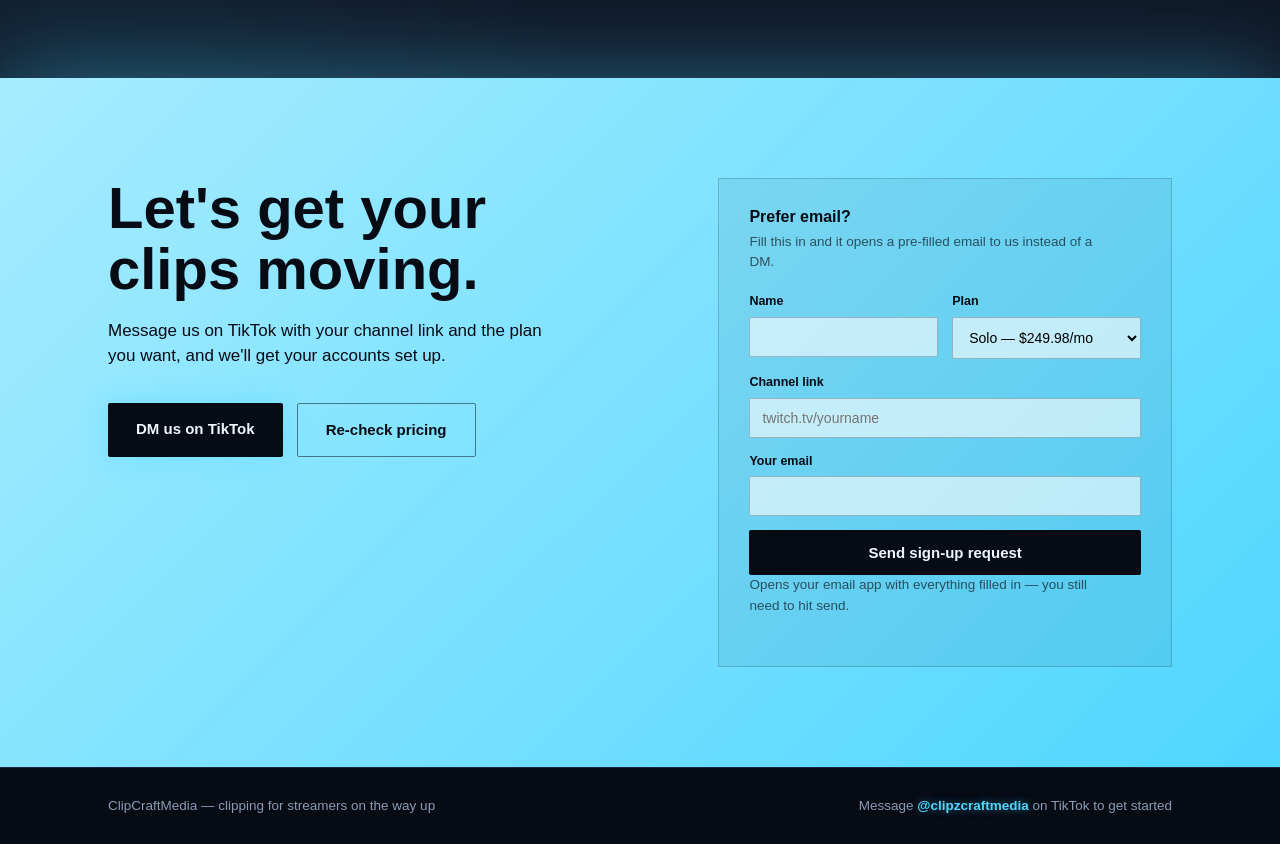
==== commit eecf1bf6: "Add files via upload" ====
--- a/index.html
+++ b/index.html
@@ -221,10 +221,6 @@
       <details open>
         <summary>What platforms do you clip on?</summary>
         <p>TikTok, Instagram, YouTube Shorts, Facebook and X. Your plan decides how many accounts you get on each.</p>
-      </details>
-      <details>
-        <summary>How is "viewership doubling" measured?</summary>
-        <p>We compare your average concurrent viewers in the 30 days before you signed up to your most recent 30 days. Once that average has doubled, your next billing cycle reflects the new rate.</p>
       </details>
       <details>
         <summary>Can I switch from Solo to Multi later?</summary>
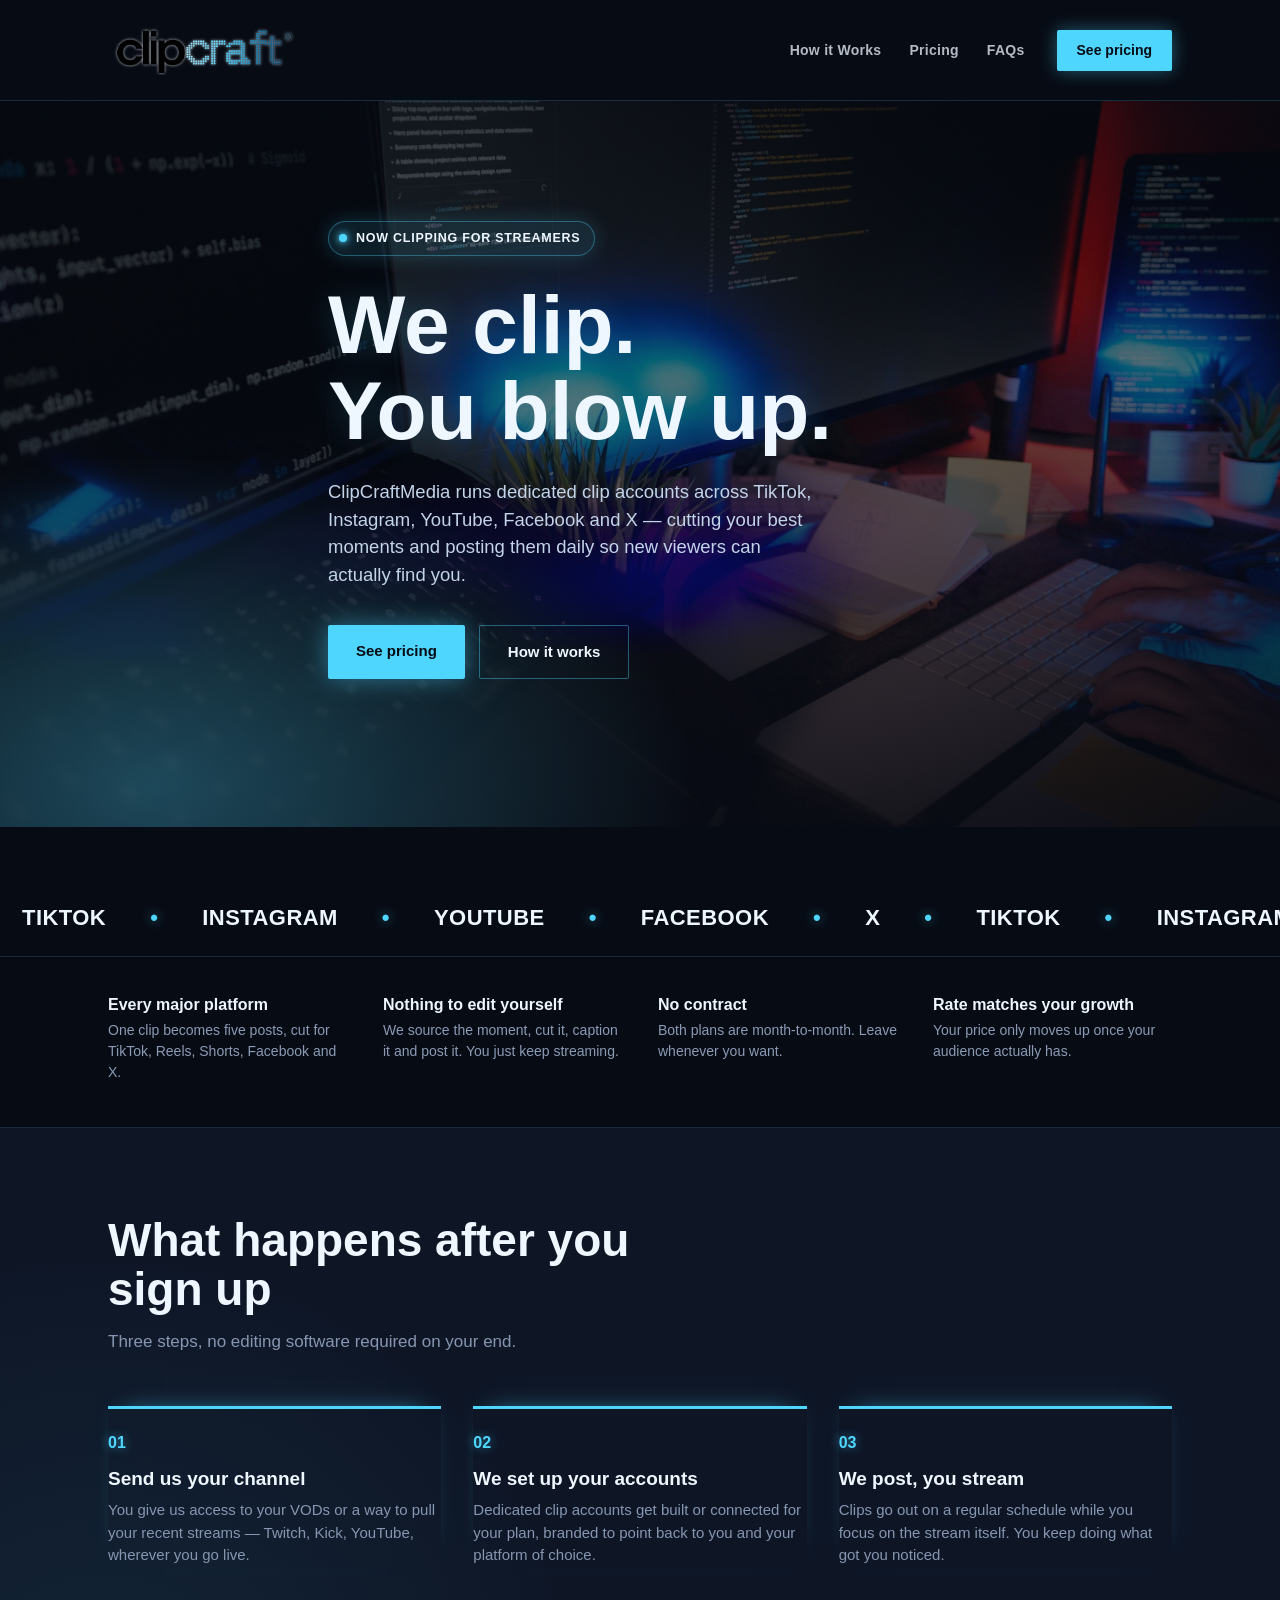
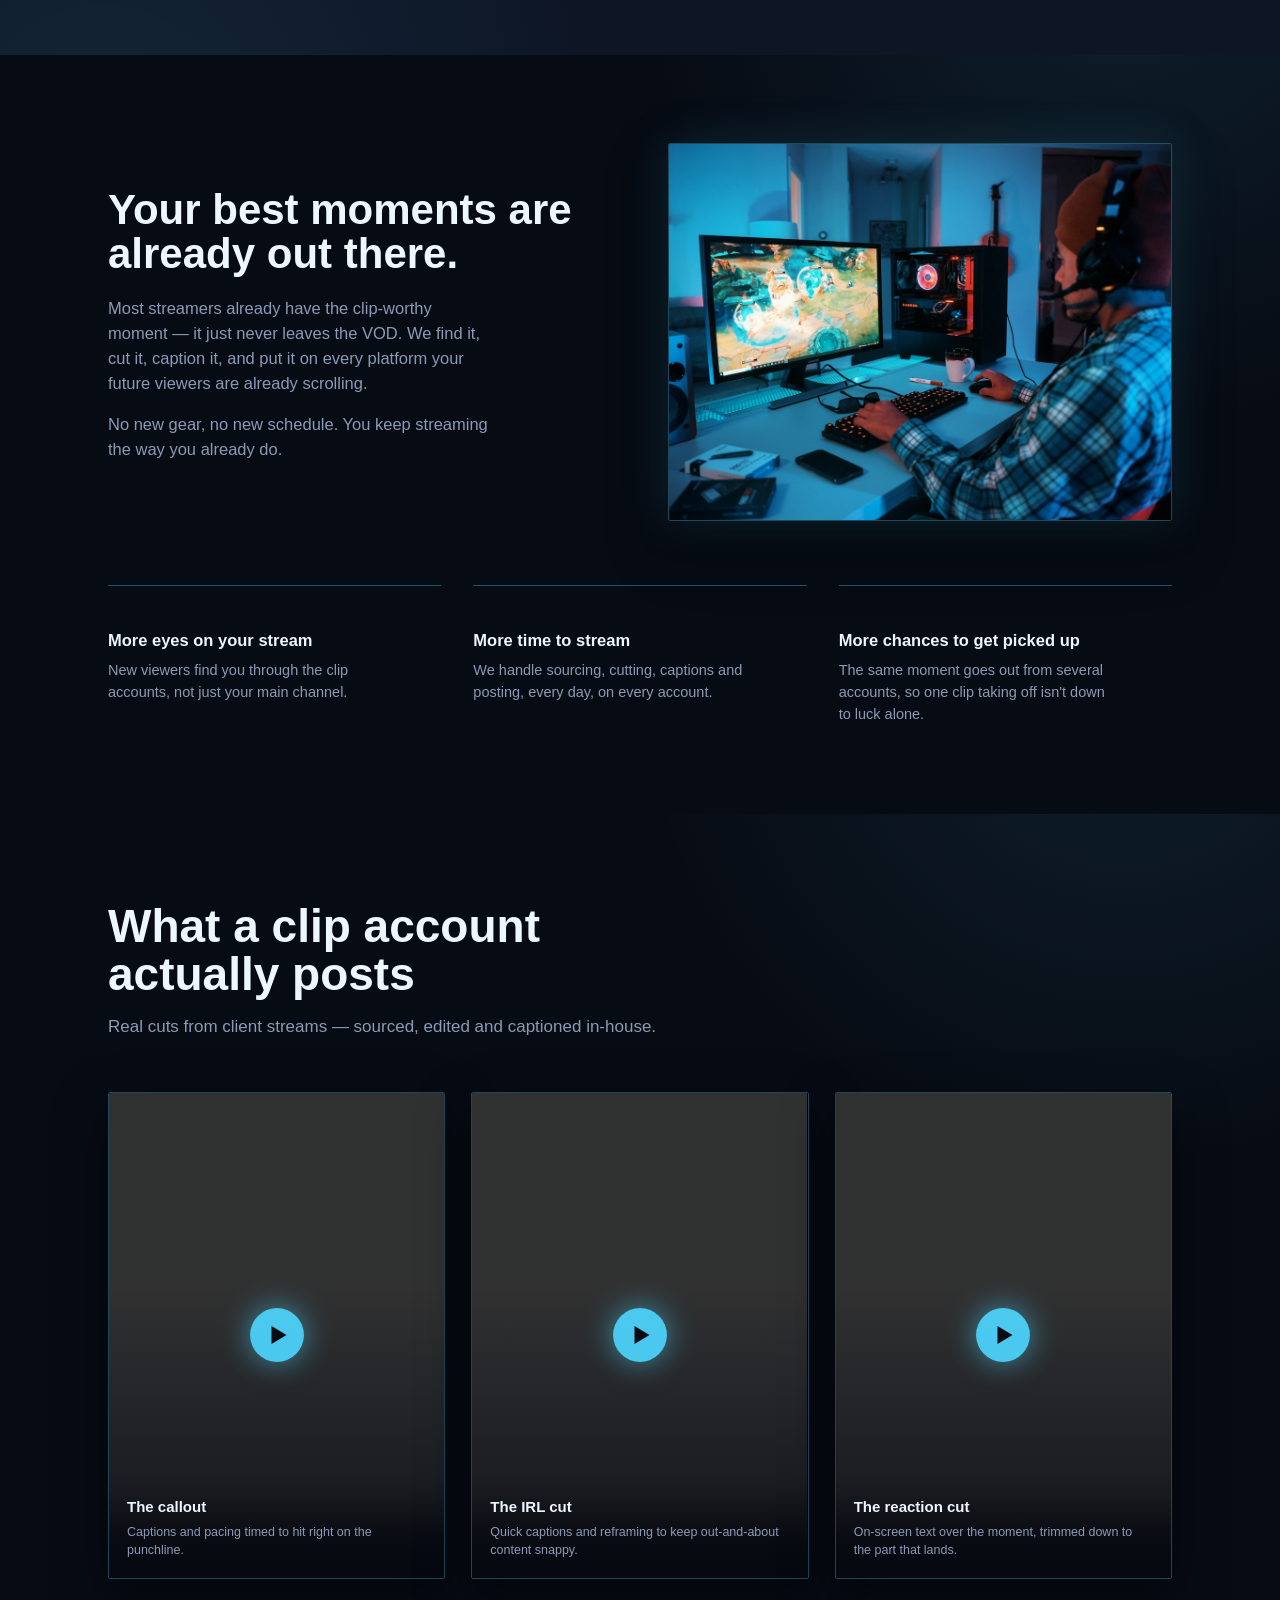
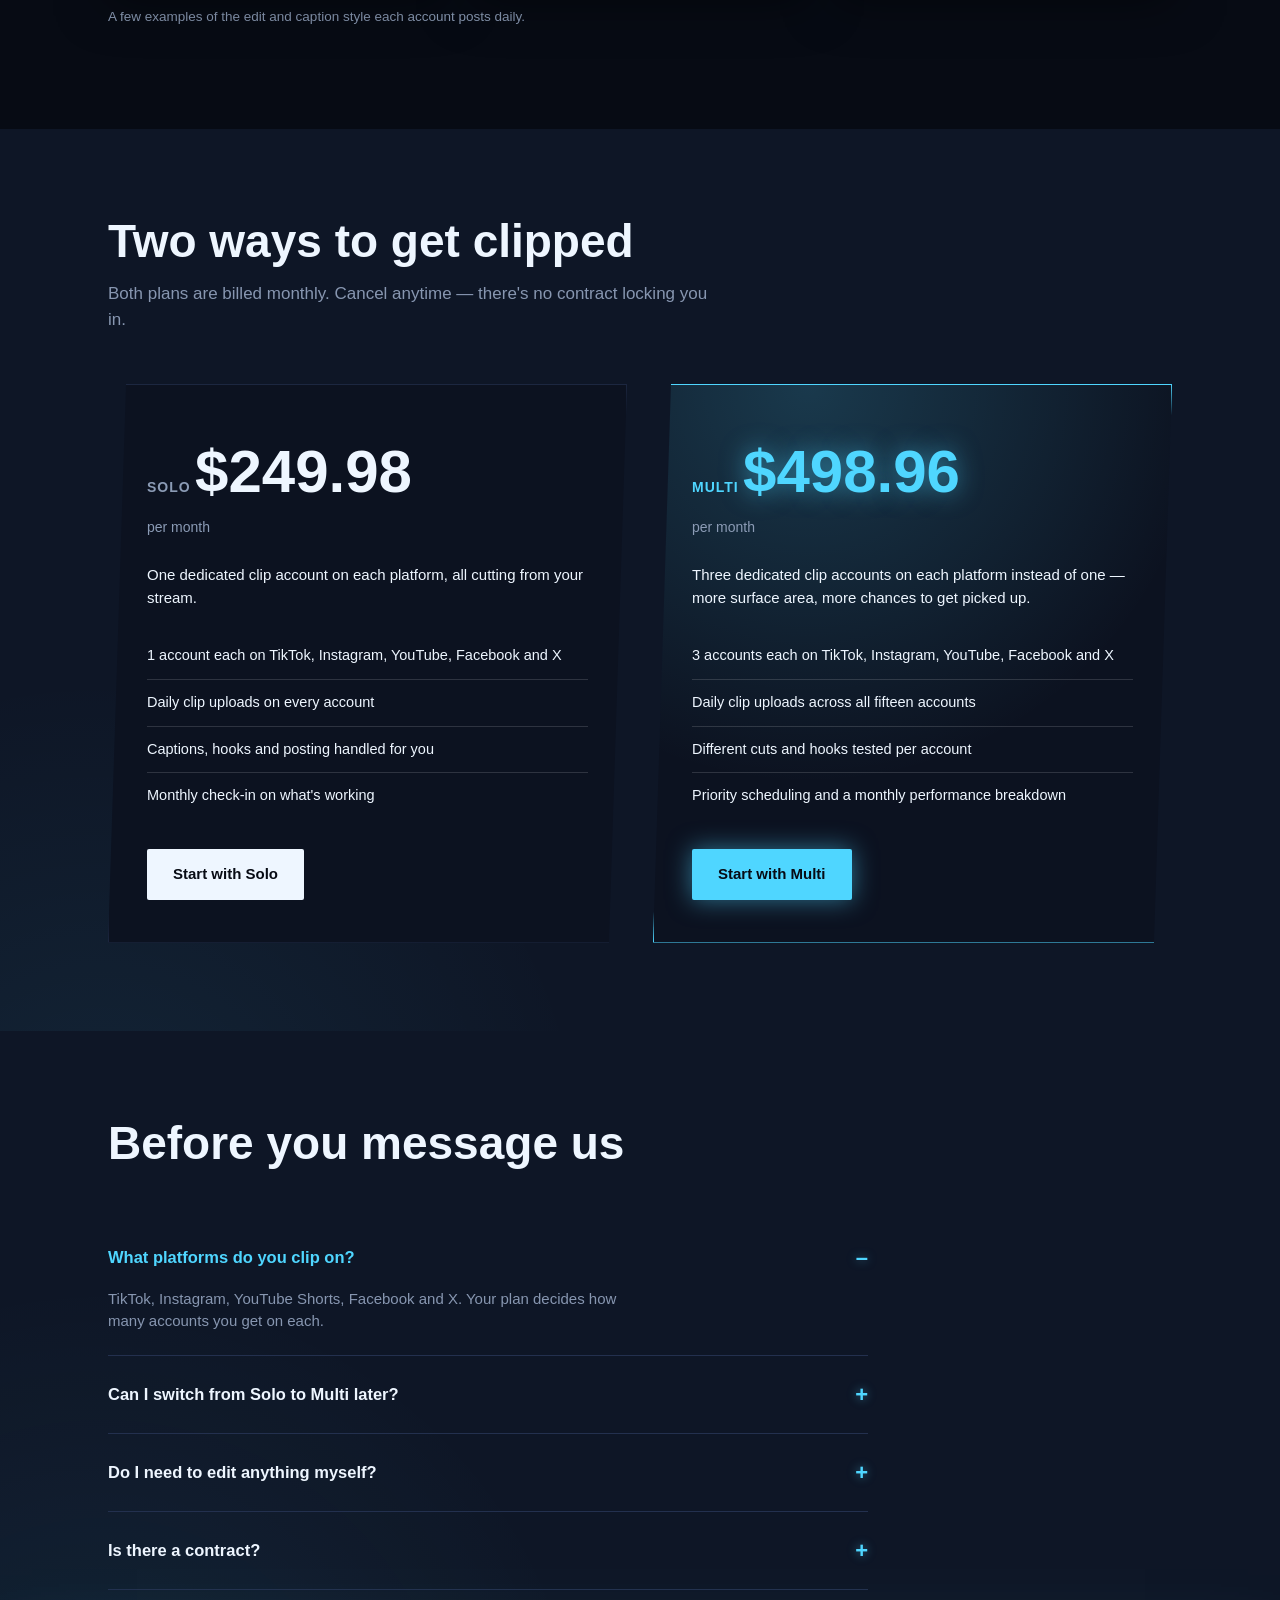
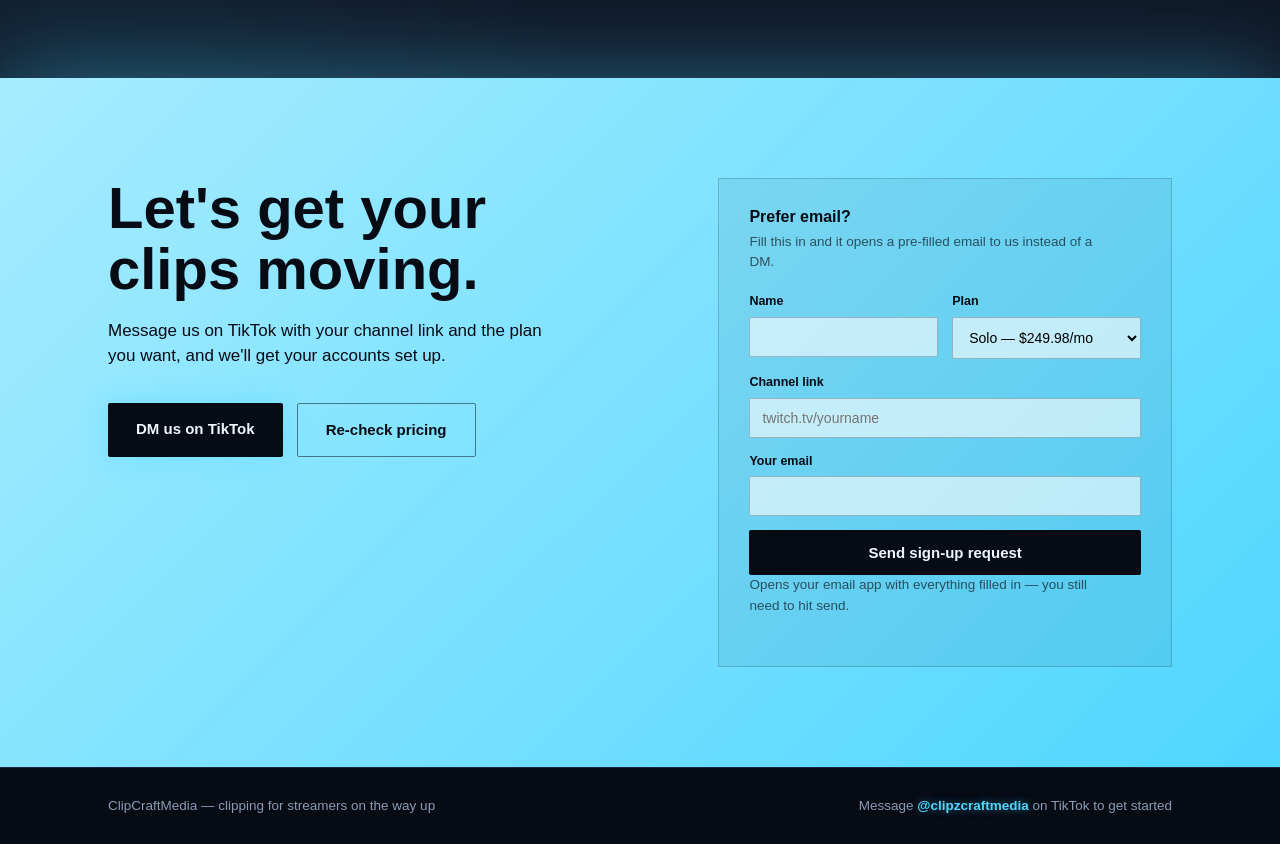
==== commit 8b7de9b0: "Add files via upload" ====
--- a/index.html
+++ b/index.html
@@ -17,7 +17,14 @@
 <header class="nav">
   <div class="nav-inner">
     <a class="brand" href="#" aria-label="ClipCraftMedia home"><img class="brand-logo" src="assets/logo.png" alt="ClipCraft logo"></a>
-    <a class="nav-cta" href="#pricing">See pricing</a>
+    <div class="nav-right">
+      <nav class="nav-links">
+        <a href="#how">How it Works</a>
+        <a href="#pricing">Pricing</a>
+        <a href="#faq">FAQs</a>
+      </nav>
+      <a class="nav-cta" href="#pricing">See pricing</a>
+    </div>
   </div>
 </header>
 
--- a/css/styles.css
+++ b/css/styles.css
@@ -91,6 +91,21 @@
     transition:box-shadow 0.2s ease, background 0.2s ease;
   }
   .nav-cta:hover{background:var(--blue-bright); box-shadow:0 0 26px rgba(var(--blue-rgb),0.65);}
+  .nav-right{display:flex; align-items:center; gap:32px;}
+  .nav-links{display:flex; align-items:center; gap:28px;}
+  .nav-links a{
+    color:var(--white);
+    opacity:0.75;
+    text-decoration:none;
+    font-weight:600;
+    font-size:14px;
+    letter-spacing:0.02em;
+    transition:opacity 0.2s ease, color 0.2s ease;
+  }
+  .nav-links a:hover{opacity:1; color:var(--blue);}
+  @media (max-width:760px){
+    .nav-links{display:none;}
+  }
 
   /* HERO */
   .hero{
@@ -132,6 +147,7 @@
     border-radius:999px;
     margin-bottom:26px;
     box-shadow:0 0 20px rgba(var(--blue-rgb),0.2);
+    animation:rise 0.7s ease-out both;
   }
   .live-dot{
     width:8px; height:8px;
@@ -146,7 +162,7 @@
   }
   .hero h1{
     font-size:clamp(44px, 7vw, 82px);
-    animation:rise 0.7s ease-out;
+    animation:rise 0.7s ease-out 0.15s both;
     text-shadow:0 0 30px rgba(var(--blue-rgb),0.2);
   }
   @keyframes rise{
@@ -158,10 +174,12 @@
     font-size:18.5px;
     color:#c3d3e8;
     max-width:48ch;
+    animation:rise 0.7s ease-out 0.3s both;
   }
   .hero-actions{
     margin-top:36px;
     display:flex; gap:14px; flex-wrap:wrap;
+    animation:rise 0.7s ease-out 0.45s both;
   }
   .btn-primary{
     background:var(--blue);
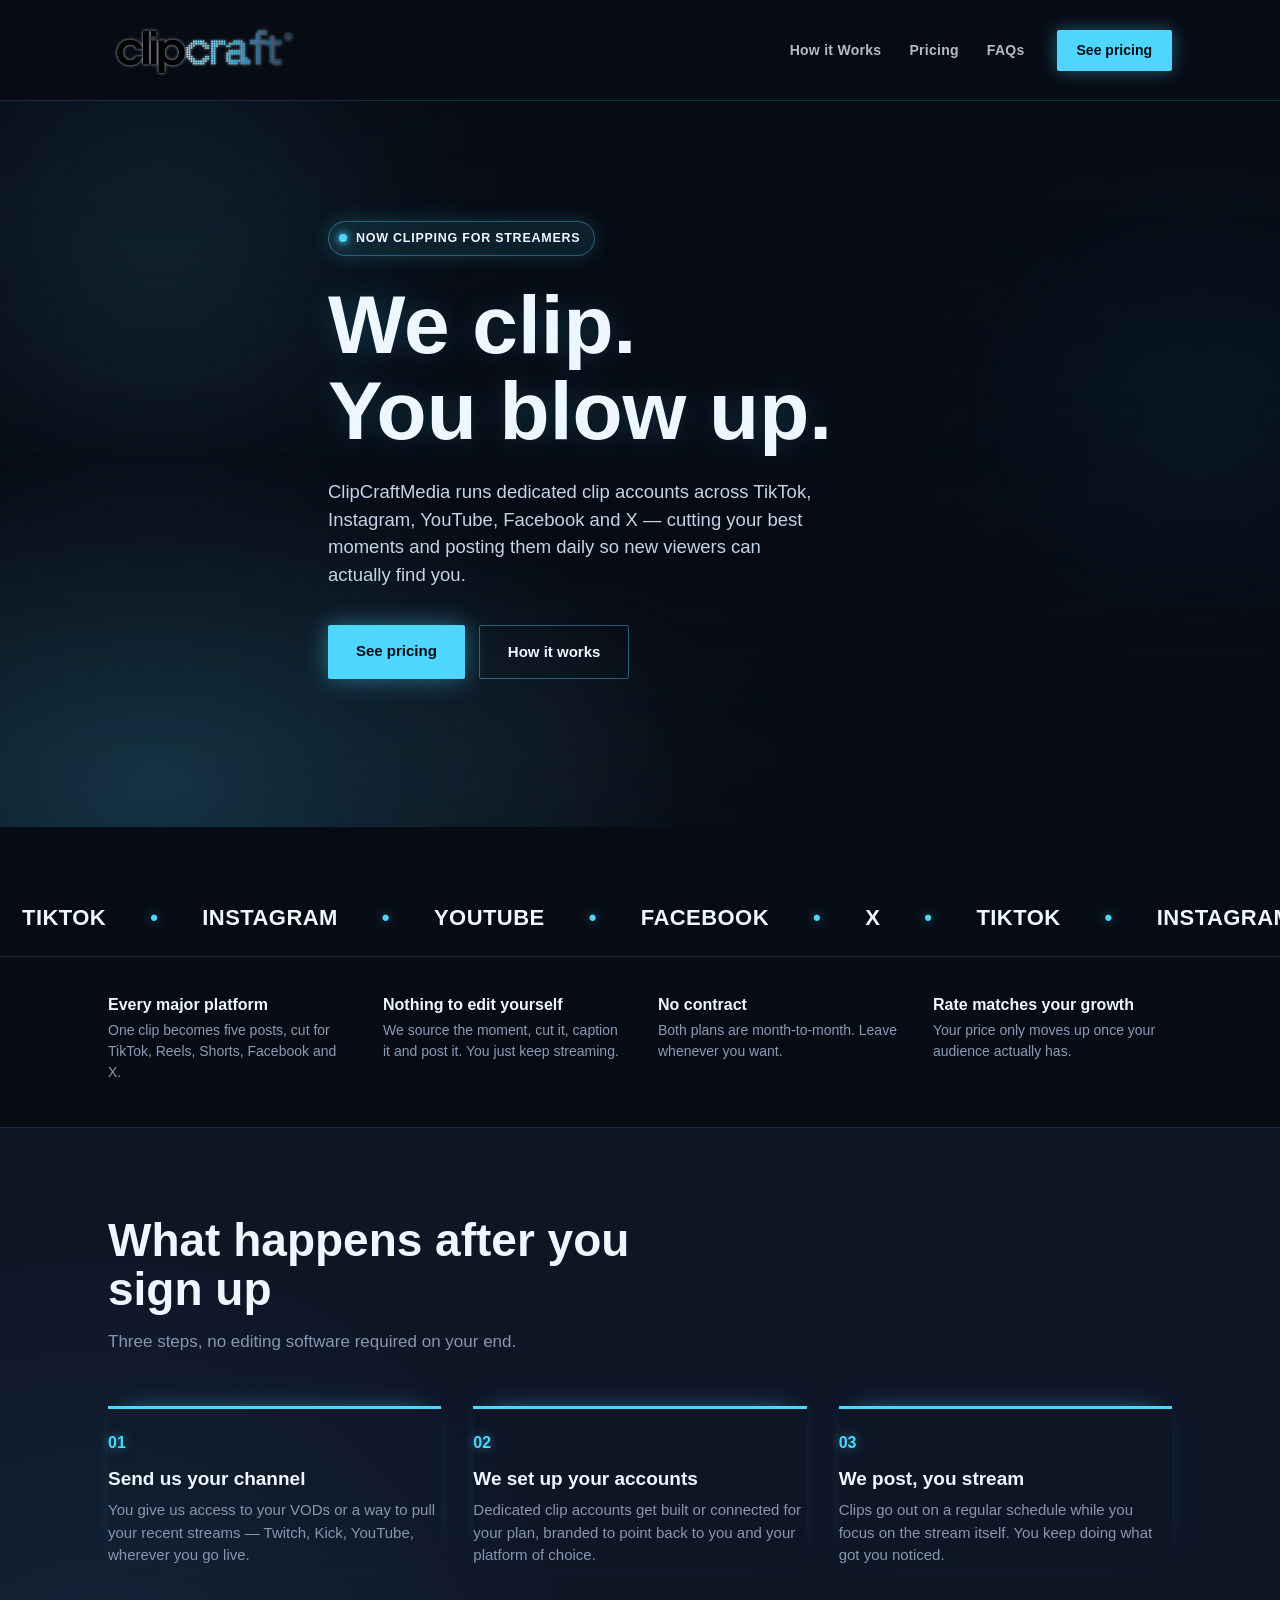
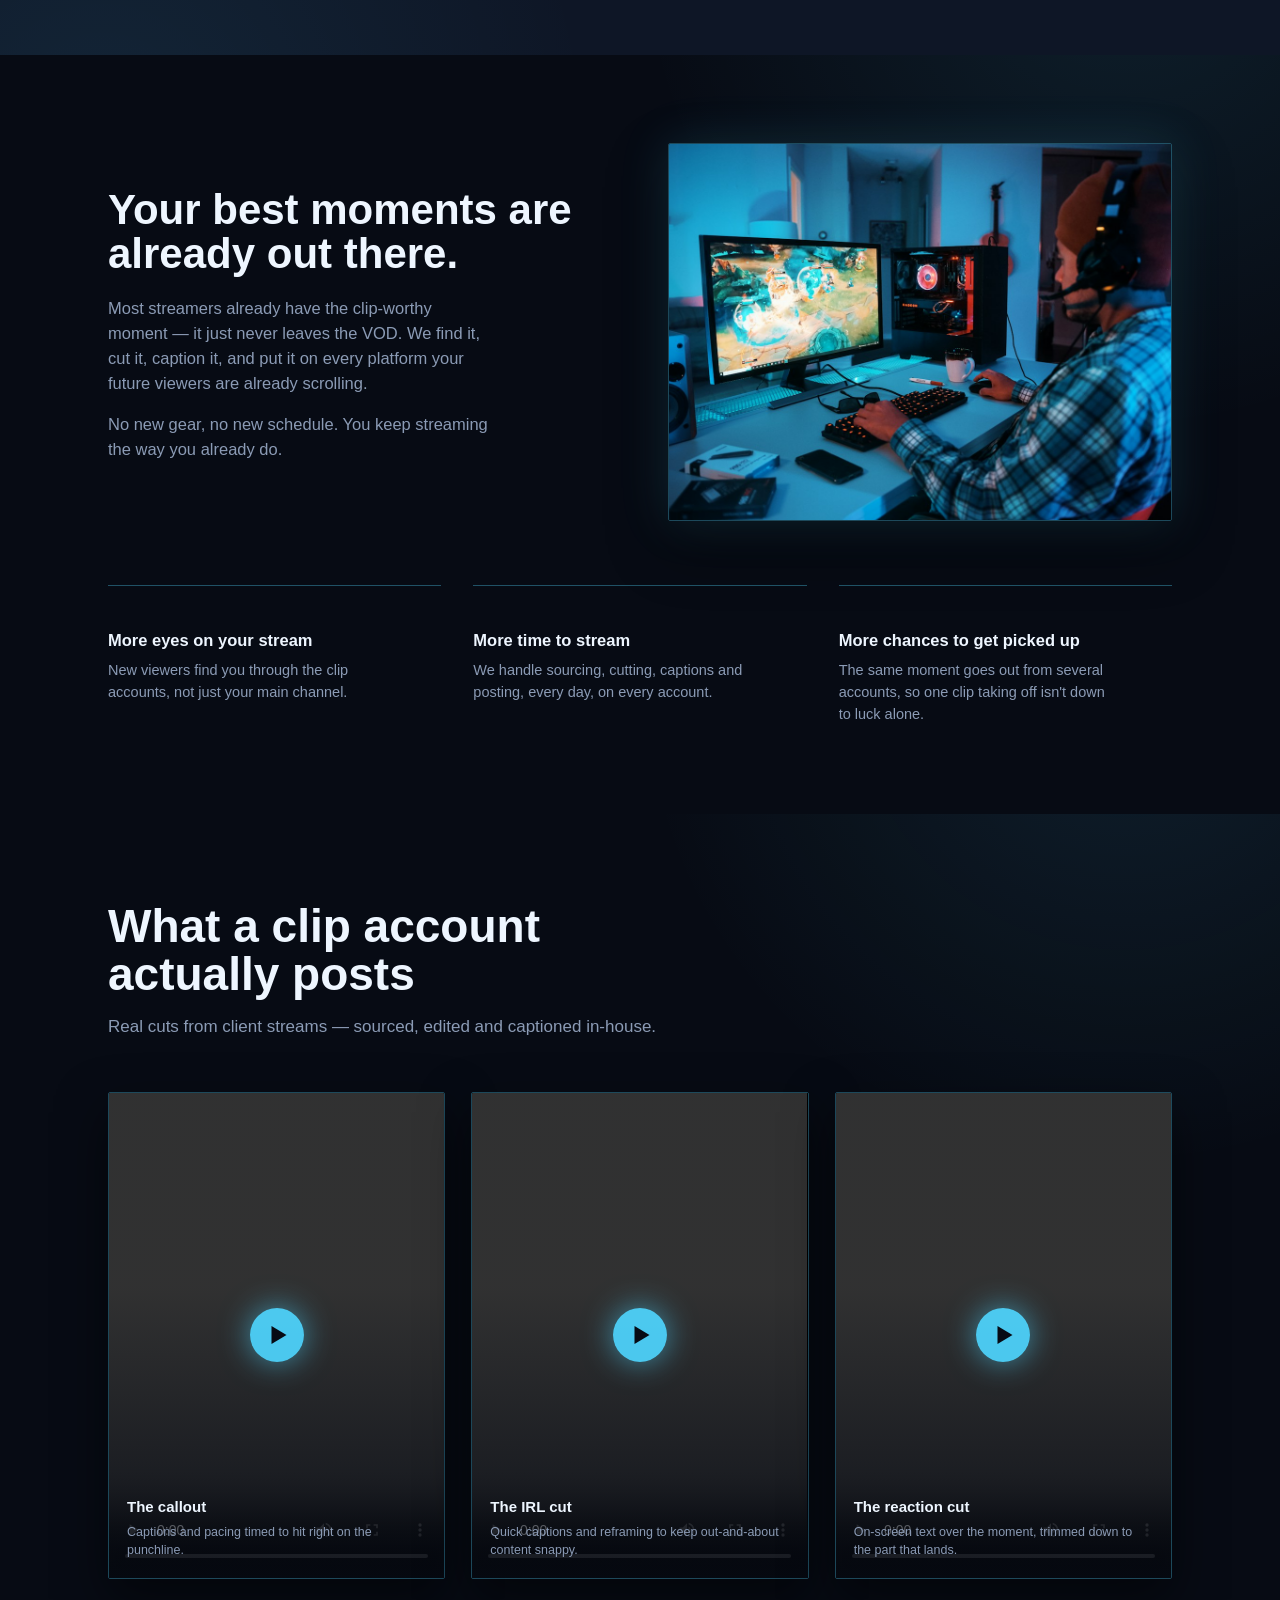
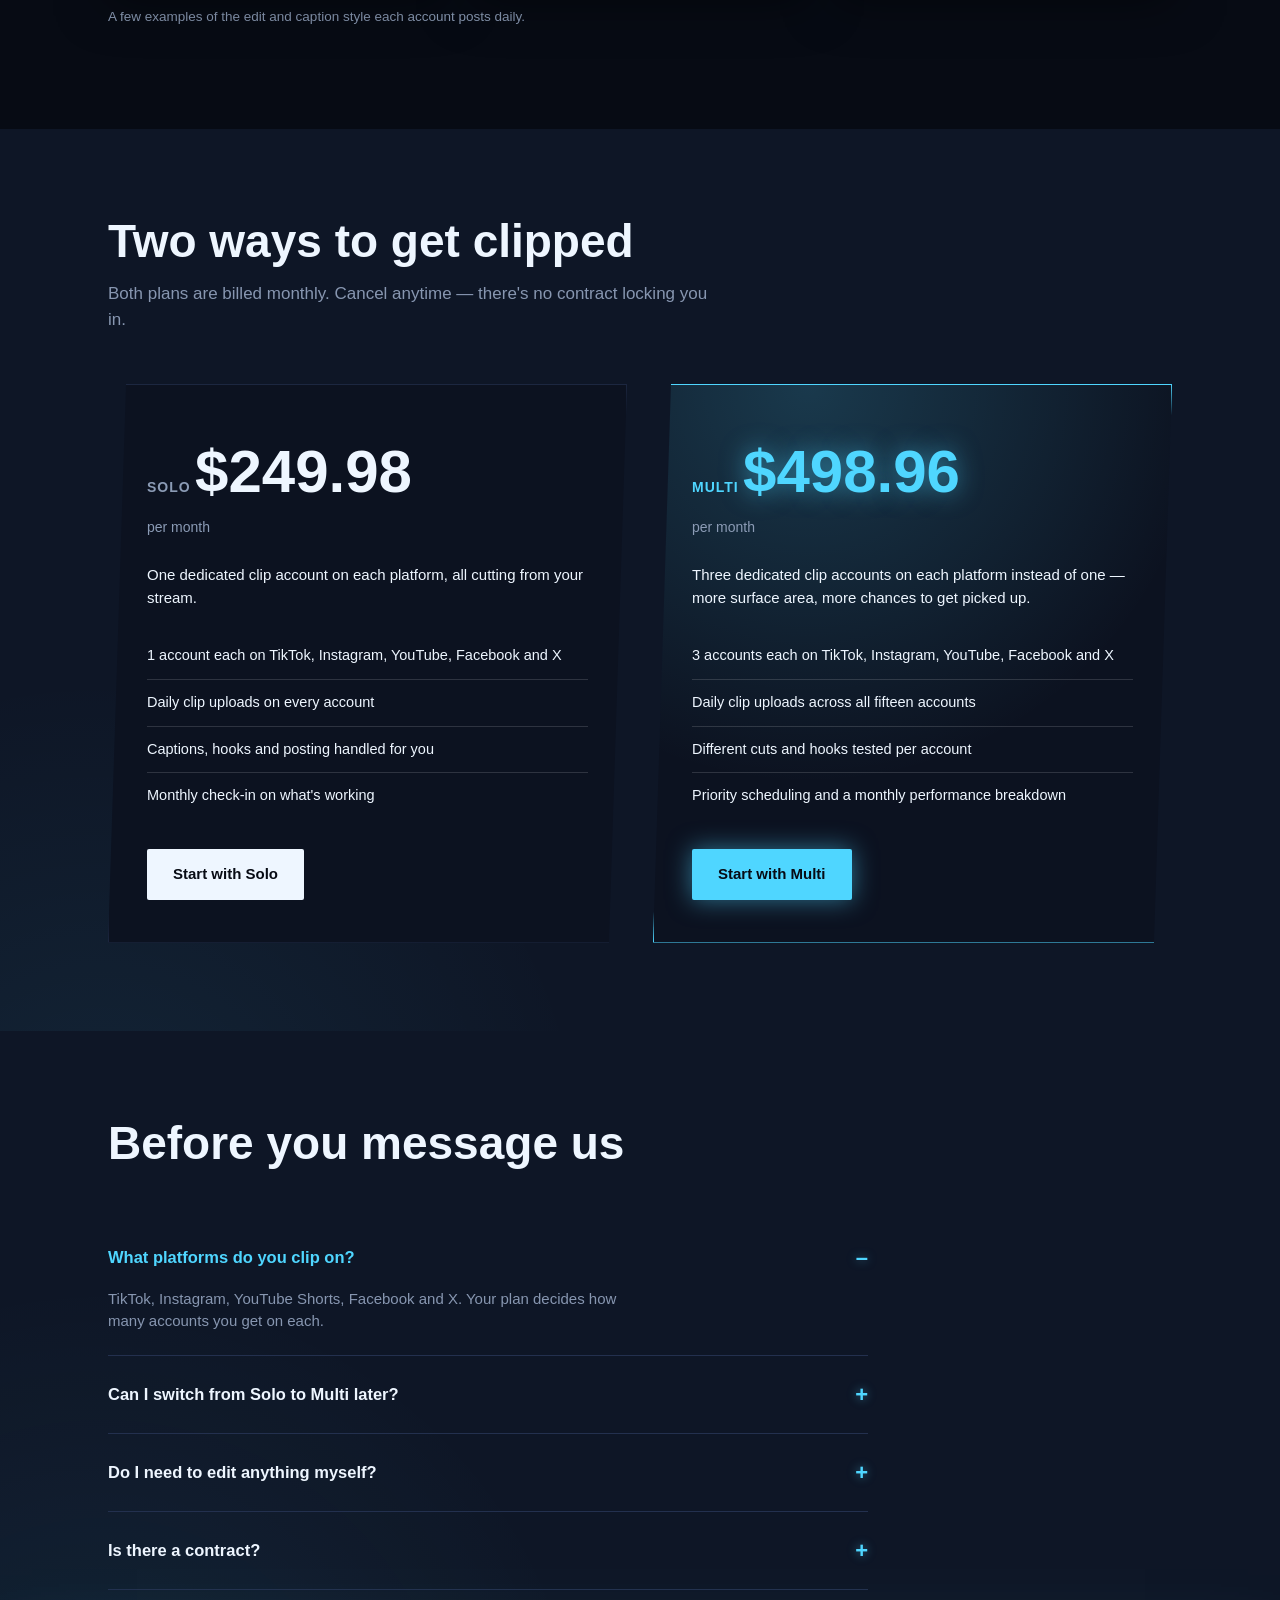
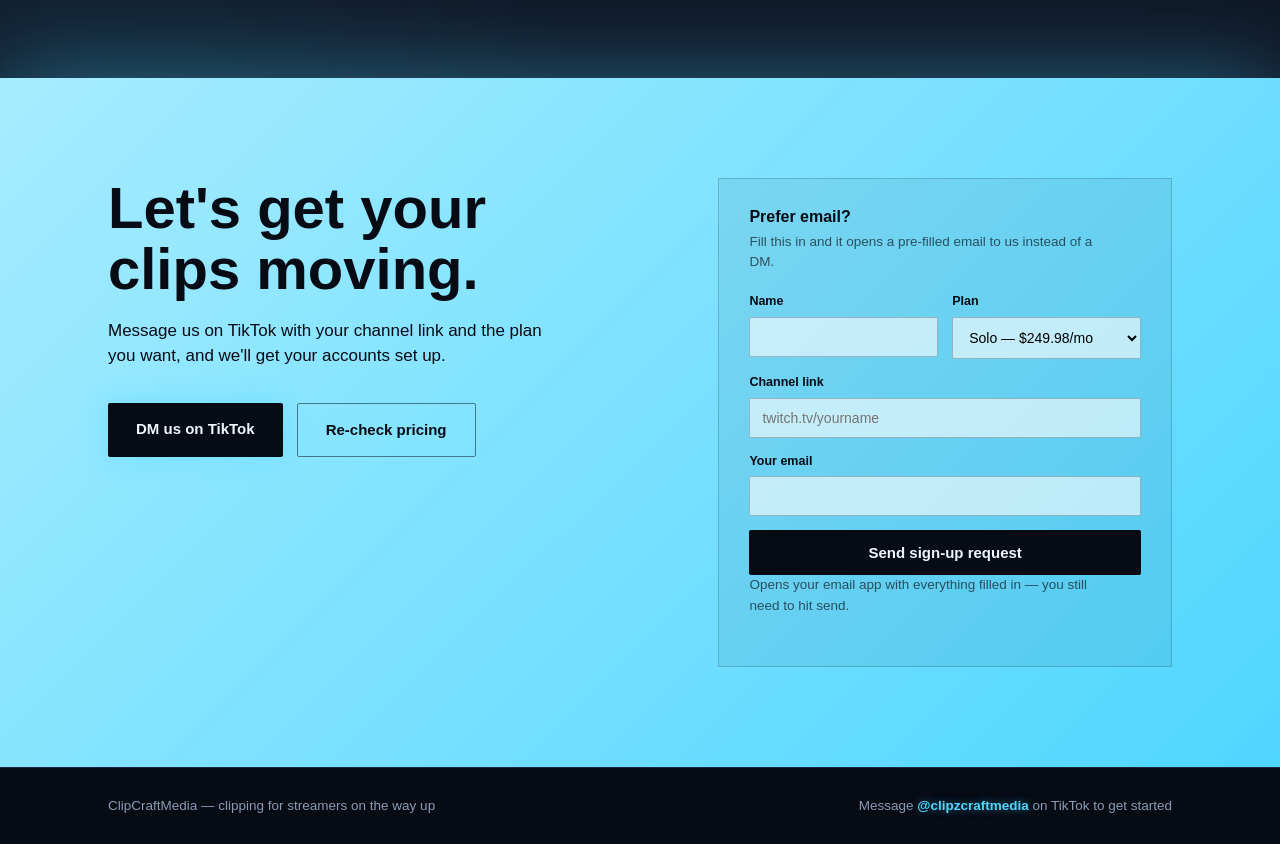
==== commit 9626eb1a: "Add files via upload" ====
--- a/index.html
+++ b/index.html
@@ -30,7 +30,9 @@
 
 <section class="hero">
   <div class="hero-media">
-    <img src="assets/images/hero.jpg" alt="A streamer's desk with multiple monitors and RGB lighting at night" loading="eager">
+    <span class="hero-orb orb1"></span>
+    <span class="hero-orb orb2"></span>
+    <span class="hero-orb orb3"></span>
   </div>
   <div class="wrap hero-content">
     <span class="live-tag"><span class="live-dot"></span>Now clipping for streamers</span>
--- a/css/styles.css
+++ b/css/styles.css
@@ -118,16 +118,52 @@
   .hero-media{
     position:absolute; inset:0;
     z-index:0;
-  }
-  .hero-media img{
-    width:100%; height:100%; object-fit:cover;
+    overflow:hidden;
+    background:var(--ink);
+  }
+  .hero-orb{
+    position:absolute;
+    border-radius:50%;
+    filter:blur(90px);
+    opacity:0.55;
+    will-change:transform;
+  }
+  .orb1{
+    width:560px; height:560px;
+    top:-160px; left:-120px;
+    background:radial-gradient(circle, rgba(var(--blue-rgb),0.55), transparent 70%);
+    animation:drift1 16s ease-in-out infinite;
+  }
+  .orb2{
+    width:420px; height:420px;
+    bottom:-140px; left:28%;
+    background:radial-gradient(circle, rgba(166,236,255,0.40), transparent 70%);
+    animation:drift2 20s ease-in-out infinite;
+  }
+  .orb3{
+    width:480px; height:480px;
+    top:10%; right:-160px;
+    background:radial-gradient(circle, rgba(14,111,163,0.55), transparent 70%);
+    animation:drift3 24s ease-in-out infinite;
+  }
+  @keyframes drift1{
+    0%,100%{transform:translate(0,0);}
+    50%{transform:translate(90px,70px);}
+  }
+  @keyframes drift2{
+    0%,100%{transform:translate(0,0);}
+    50%{transform:translate(-70px,-50px);}
+  }
+  @keyframes drift3{
+    0%,100%{transform:translate(0,0);}
+    50%{transform:translate(-80px,60px);}
   }
   .hero-media::after{
     content:"";
     position:absolute; inset:0;
     background:
-      radial-gradient(ellipse 900px 550px at 12% 88%, rgba(var(--blue-rgb),0.30), transparent 60%),
-      linear-gradient(180deg, rgba(7,11,20,0.78) 0%, rgba(7,11,20,0.58) 35%, rgba(7,11,20,0.94) 100%);
+      radial-gradient(ellipse 900px 550px at 12% 88%, rgba(var(--blue-rgb),0.20), transparent 60%),
+      linear-gradient(180deg, rgba(7,11,20,0.55) 0%, rgba(7,11,20,0.35) 35%, rgba(7,11,20,0.92) 100%);
   }
   .hero-content{
     position:relative;
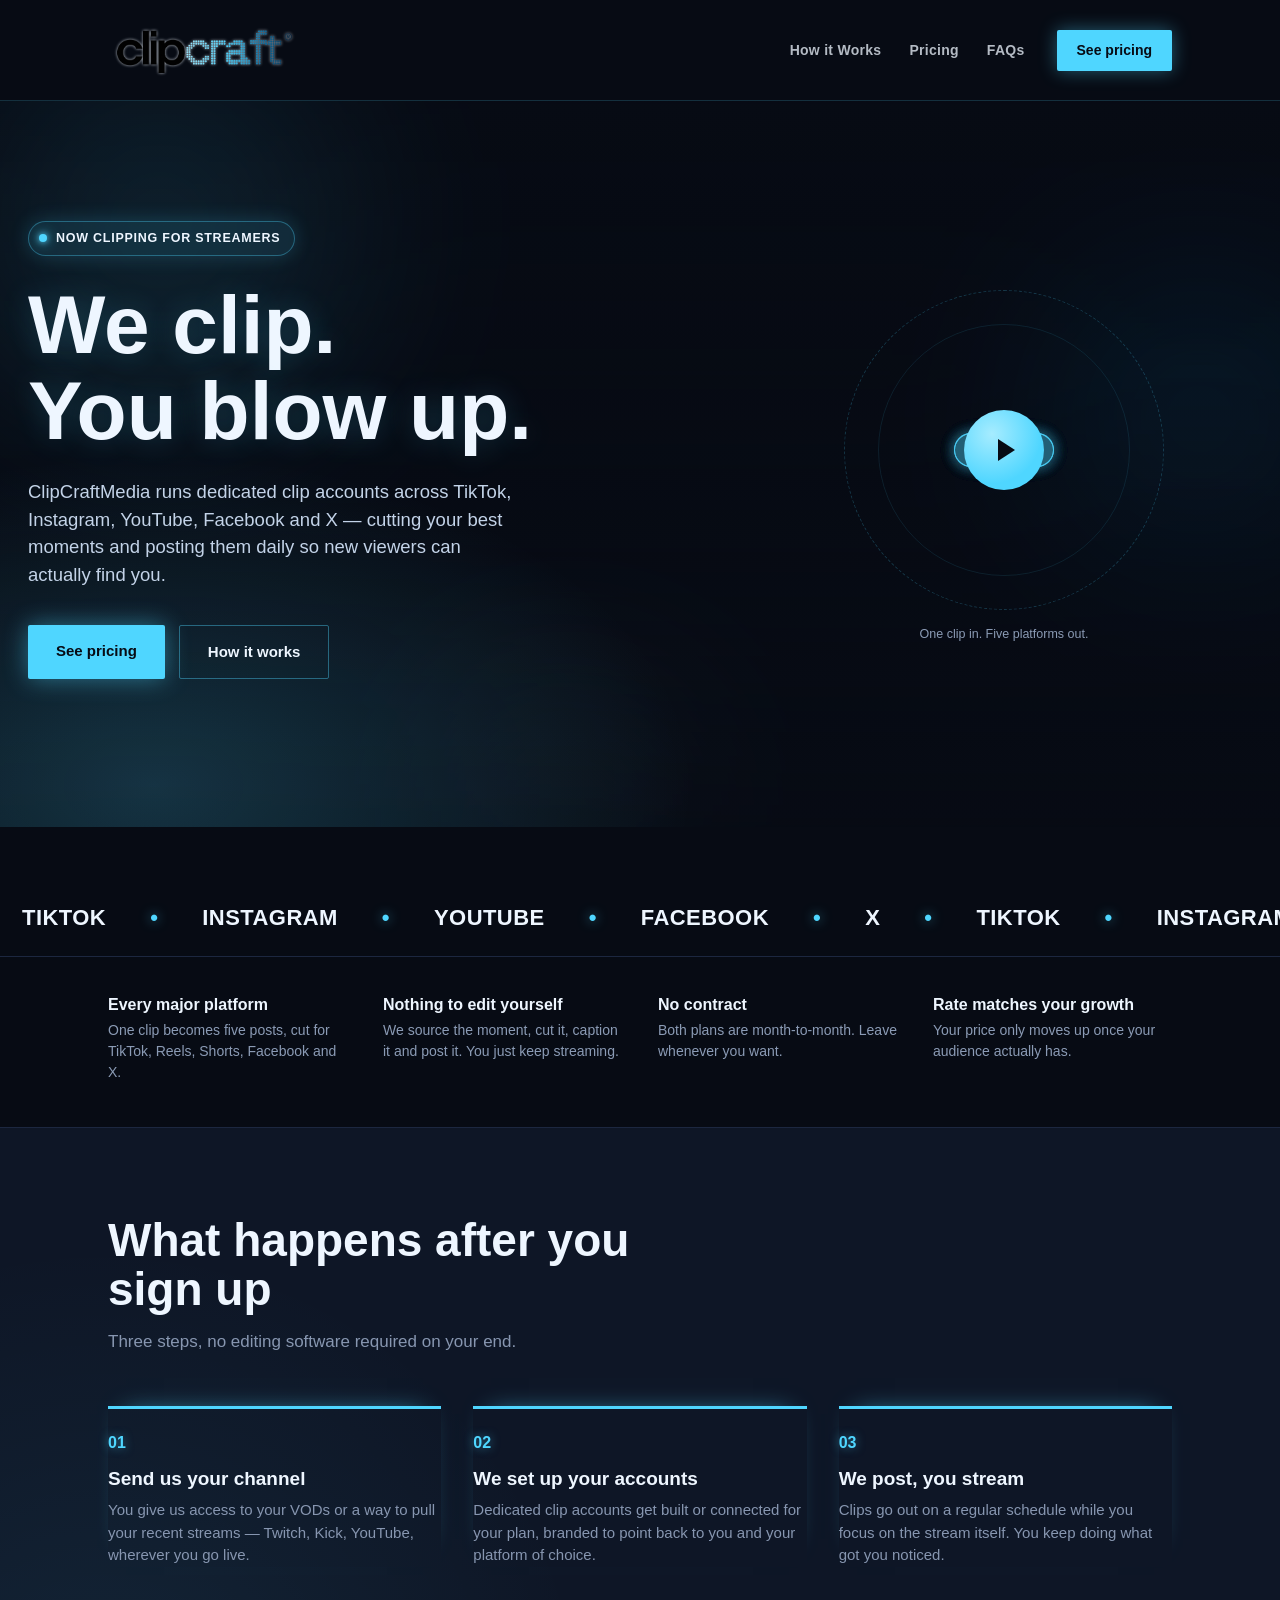
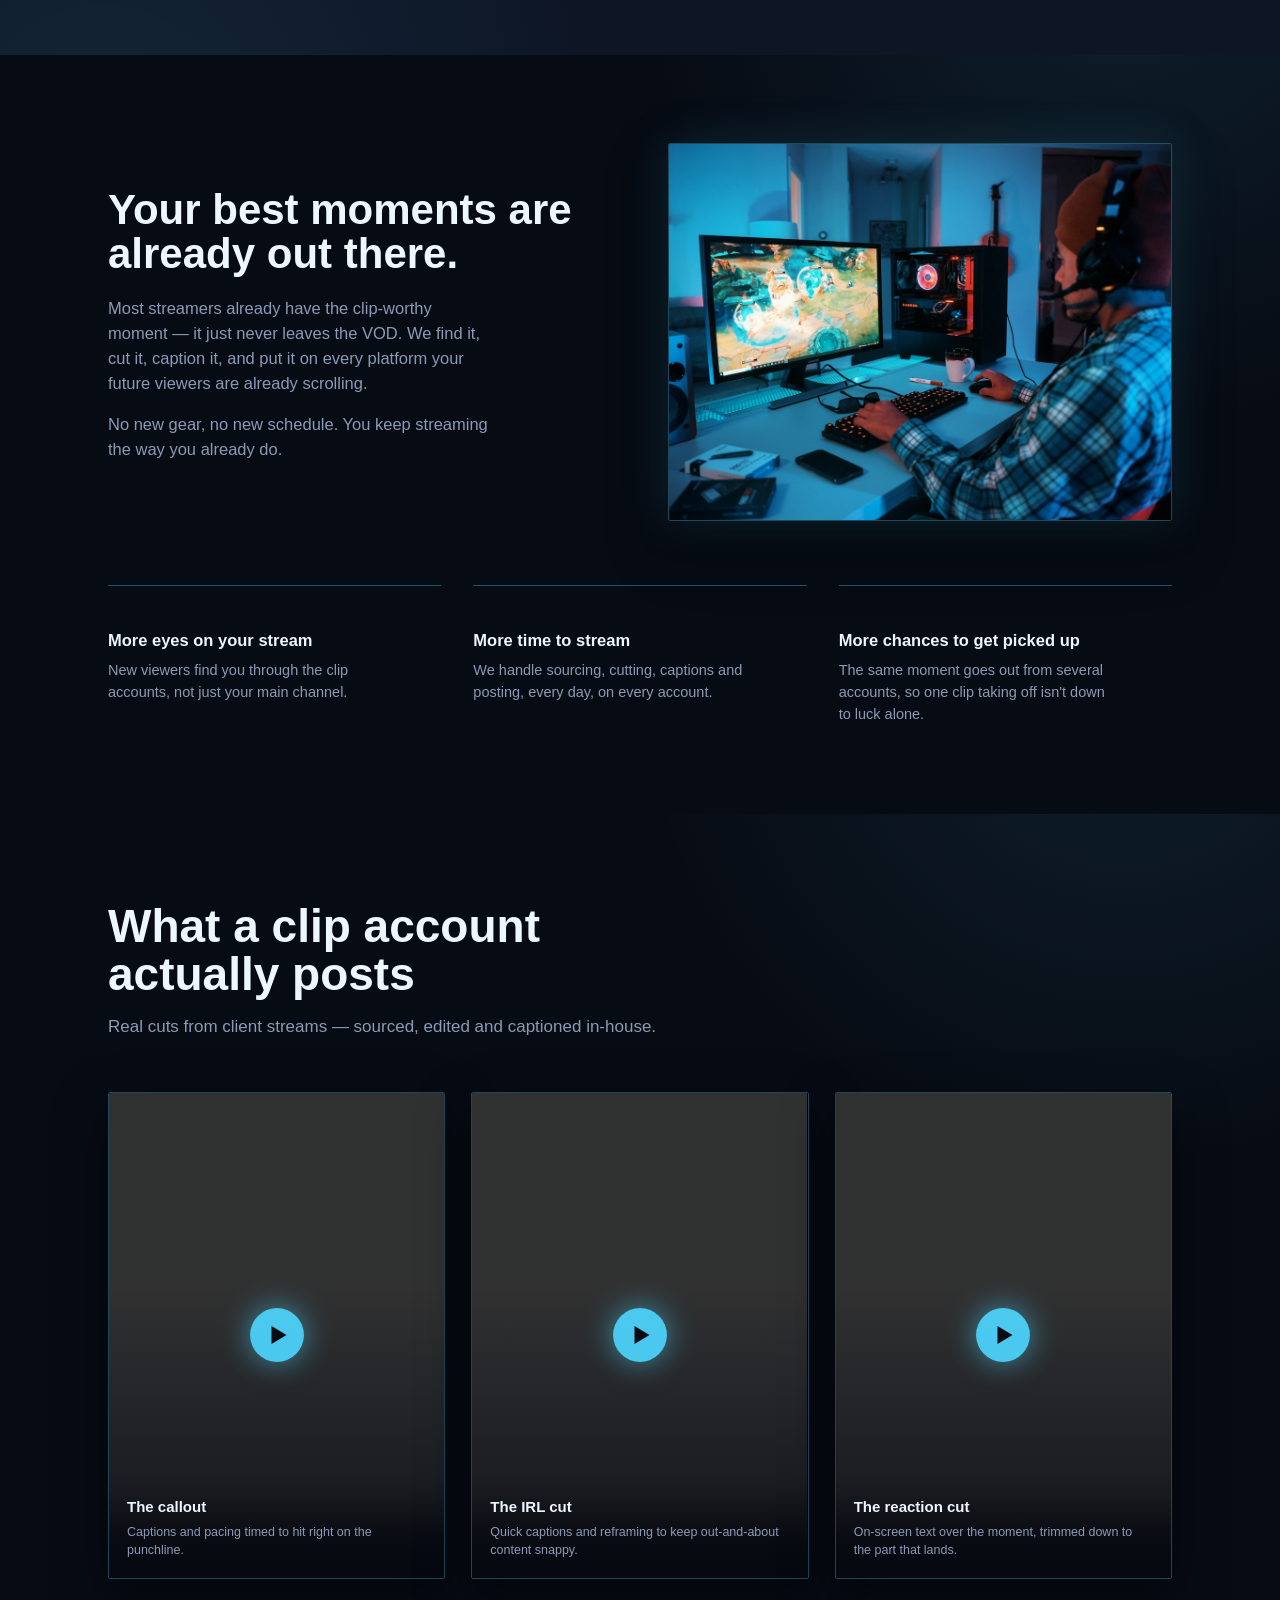
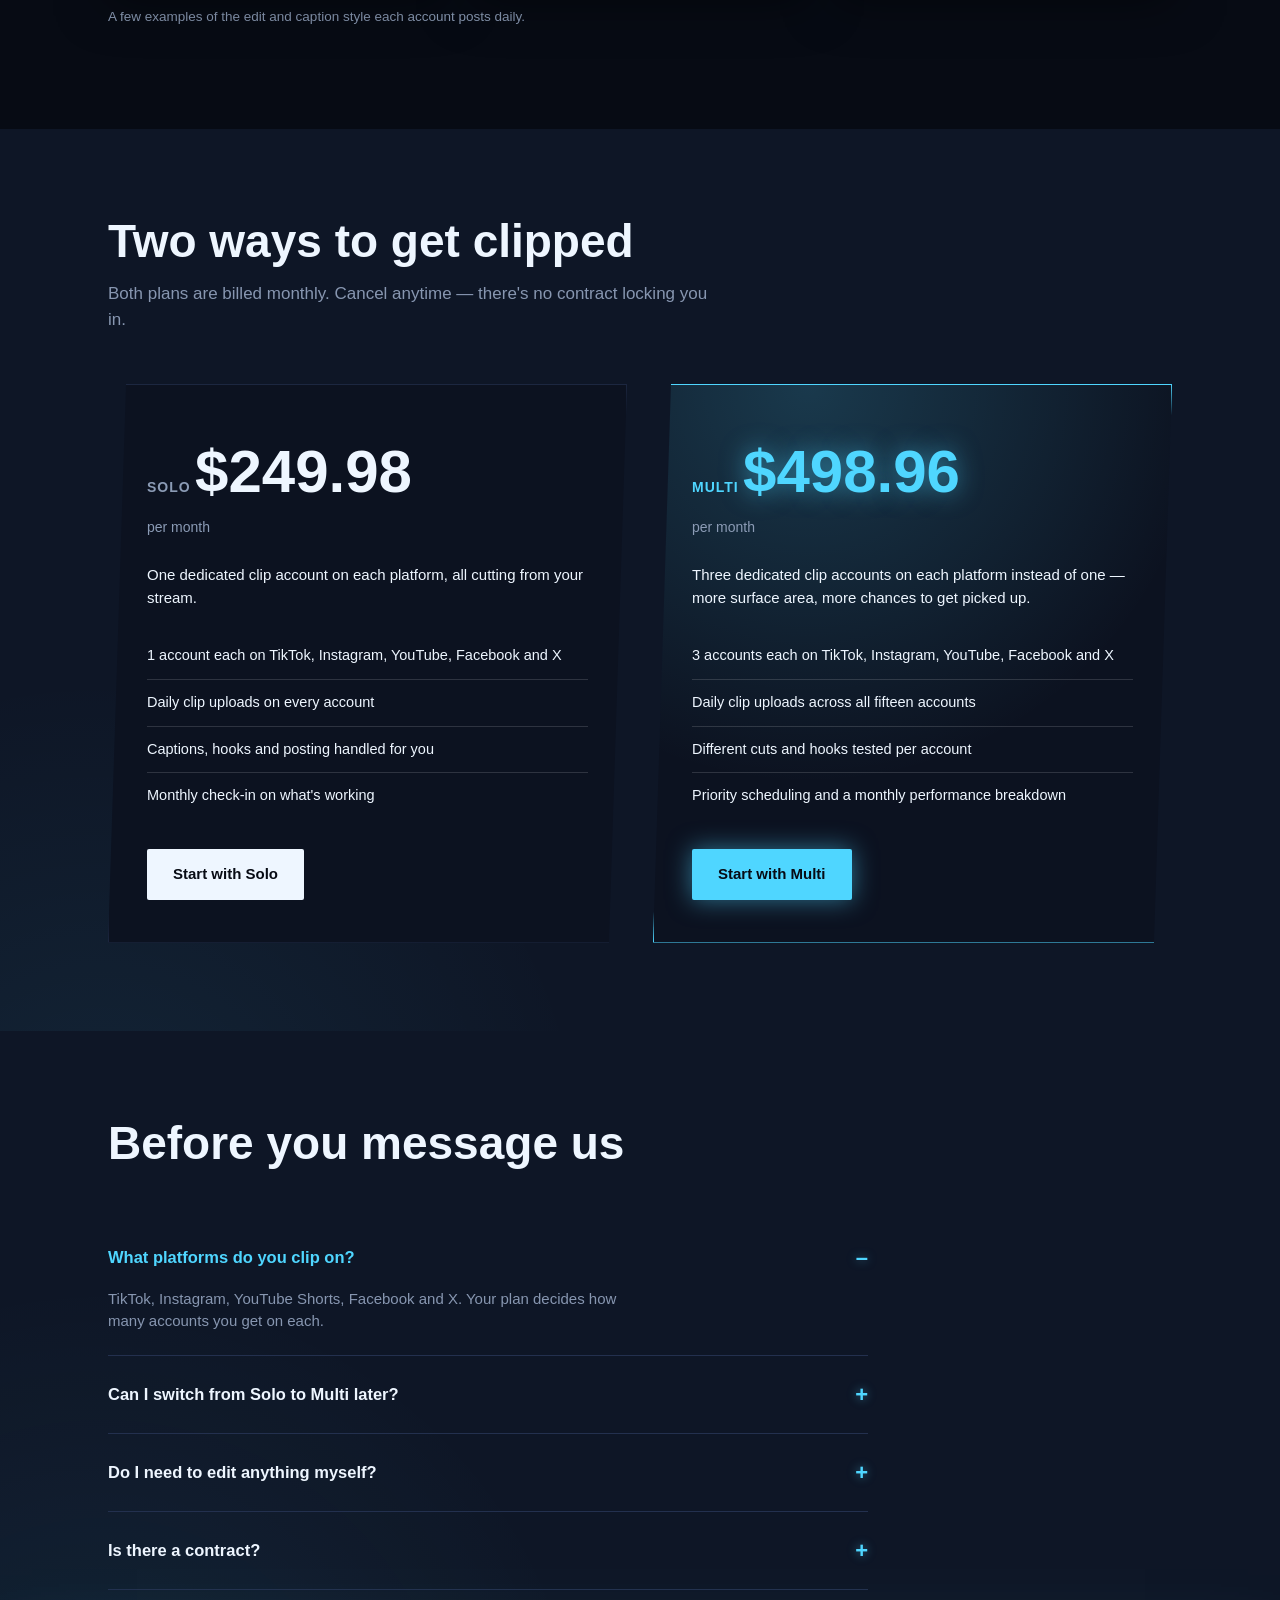
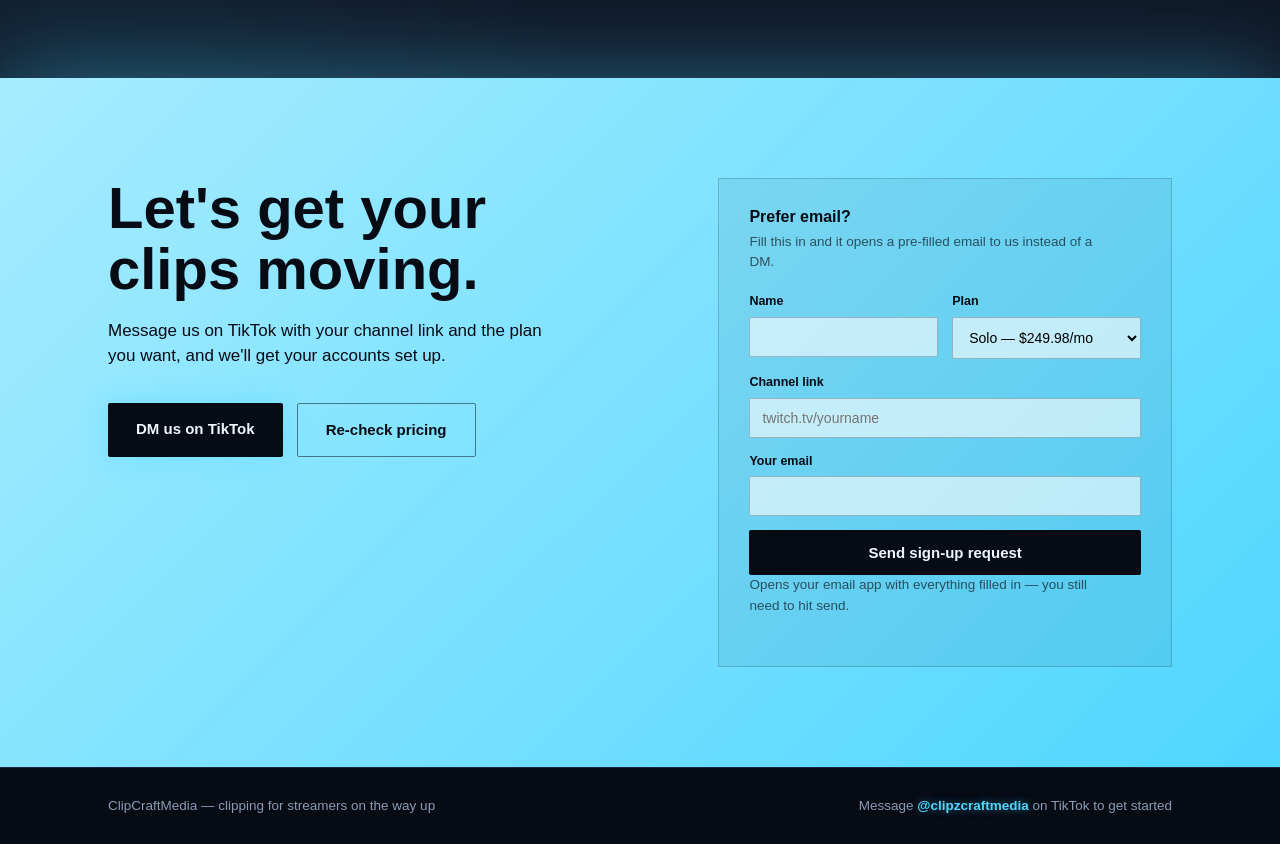
==== commit b7924ac7: "Add files via upload" ====
--- a/index.html
+++ b/index.html
@@ -35,12 +35,25 @@
     <span class="hero-orb orb3"></span>
   </div>
   <div class="wrap hero-content">
-    <span class="live-tag"><span class="live-dot"></span>Now clipping for streamers</span>
-    <h1>We clip.<br>You blow up.</h1>
-    <p class="lede">ClipCraftMedia runs dedicated clip accounts across TikTok, Instagram, YouTube, Facebook and X — cutting your best moments and posting them daily so new viewers can actually find you.</p>
-    <div class="hero-actions">
-      <a class="btn-primary" href="#pricing">See pricing</a>
-      <a class="btn-ghost" href="#how">How it works</a>
+    <div class="hero-text">
+      <span class="live-tag"><span class="live-dot"></span>Now clipping for streamers</span>
+      <h1>We clip.<br>You blow up.</h1>
+      <p class="lede">ClipCraftMedia runs dedicated clip accounts across TikTok, Instagram, YouTube, Facebook and X — cutting your best moments and posting them daily so new viewers can actually find you.</p>
+      <div class="hero-actions">
+        <a class="btn-primary" href="#pricing">See pricing</a>
+        <a class="btn-ghost" href="#how">How it works</a>
+      </div>
+    </div>
+    <div class="hero-visual" aria-hidden="true">
+      <div class="hv-ring"></div>
+      <div class="hv-ring hv-ring2"></div>
+      <div class="hv-badge"><span class="hv-badge-play"></span></div>
+      <div class="hv-chip" style="--dx:0px; --dy:-128px; animation-delay:0s;">TikTok</div>
+      <div class="hv-chip" style="--dx:122px; --dy:-40px; animation-delay:0.15s;">Instagram</div>
+      <div class="hv-chip" style="--dx:75px; --dy:104px; animation-delay:0.3s;">YouTube</div>
+      <div class="hv-chip" style="--dx:-75px; --dy:104px; animation-delay:0.45s;">Facebook</div>
+      <div class="hv-chip" style="--dx:-122px; --dy:-40px; animation-delay:0.6s;">X</div>
+      <span class="hv-caption">One clip in. Five platforms out.</span>
     </div>
   </div>
 </section>
--- a/css/styles.css
+++ b/css/styles.css
@@ -168,8 +168,14 @@
   .hero-content{
     position:relative;
     z-index:1;
-    max-width:680px;
-  }
+    max-width:none;
+    display:flex;
+    align-items:center;
+    justify-content:space-between;
+    gap:48px;
+    flex-wrap:wrap;
+  }
+  .hero-text{flex:1 1 460px; max-width:680px;}
   .live-tag{
     display:inline-flex; align-items:center; gap:9px;
     text-transform:uppercase;
@@ -242,6 +248,85 @@
     transition:border-color 0.2s ease, box-shadow 0.2s ease;
   }
   .btn-ghost:hover{border-color:var(--blue); box-shadow:0 0 20px rgba(var(--blue-rgb),0.25);}
+
+  /* HERO VISUAL — platform chips assemble into the badge, then release */
+  .hero-visual{
+    position:relative;
+    flex:0 0 auto;
+    width:320px; height:320px;
+    margin:0 auto;
+  }
+  .hv-ring{
+    position:absolute; inset:0;
+    border:1px dashed rgba(var(--blue-rgb),0.22);
+    border-radius:50%;
+  }
+  .hv-ring2{
+    inset:34px;
+    border-style:solid;
+    border-color:rgba(var(--blue-rgb),0.10);
+  }
+  .hv-badge{
+    position:absolute; top:50%; left:50%;
+    width:80px; height:80px;
+    margin:-40px;
+    border-radius:50%;
+    background:radial-gradient(circle at 35% 30%, var(--blue-bright), var(--blue) 65%);
+    display:flex; align-items:center; justify-content:center;
+    z-index:2;
+    animation:hv-badge-pulse 6s ease-in-out infinite;
+  }
+  .hv-badge-play{
+    width:0; height:0; margin-left:5px;
+    border-style:solid;
+    border-width:11px 0 11px 17px;
+    border-color:transparent transparent transparent var(--ink);
+  }
+  @keyframes hv-badge-pulse{
+    0%,26%{transform:scale(1); box-shadow:0 0 18px rgba(var(--blue-rgb),0.35);}
+    50%{transform:scale(1.3); box-shadow:0 0 60px rgba(var(--blue-rgb),0.9), 0 0 130px rgba(var(--blue-rgb),0.45);}
+    68%{transform:scale(1.08); box-shadow:0 0 34px rgba(var(--blue-rgb),0.55);}
+    88%,100%{transform:scale(1); box-shadow:0 0 18px rgba(var(--blue-rgb),0.35);}
+  }
+  .hv-chip{
+    position:absolute; top:50%; left:50%;
+    width:100px; height:34px;
+    margin:-17px -50px;
+    border-radius:999px;
+    background:rgba(var(--blue-rgb),0.10);
+    border:1px solid rgba(var(--blue-rgb),0.38);
+    color:var(--white);
+    font-size:11.5px;
+    font-weight:700;
+    letter-spacing:0.03em;
+    text-transform:uppercase;
+    display:flex; align-items:center; justify-content:center;
+    box-shadow:0 0 16px rgba(var(--blue-rgb),0.15);
+    z-index:1;
+    will-change:transform, opacity;
+    animation:hv-chip-cycle 6s ease-in-out infinite;
+  }
+  @keyframes hv-chip-cycle{
+    0%,26%{transform:translate(var(--dx), var(--dy)) scale(1); opacity:1;}
+    46%,70%{transform:translate(0,0) scale(0.2); opacity:0;}
+    90%,100%{transform:translate(var(--dx), var(--dy)) scale(1); opacity:1;}
+  }
+  .hv-caption{
+    position:absolute; left:50%; bottom:-34px;
+    transform:translateX(-50%);
+    white-space:nowrap;
+    font-size:12.5px;
+    color:var(--muted-on-ink);
+  }
+  @media (max-width:980px){
+    .hero-content{justify-content:center; text-align:center;}
+    .hero-text{flex-basis:100%;}
+    .hero-actions{justify-content:center;}
+    .hero p.lede{margin-left:auto; margin-right:auto;}
+  }
+  @media (max-width:700px){
+    .hero-visual{display:none;}
+  }
 
   /* MARQUEE */
   .marquee{
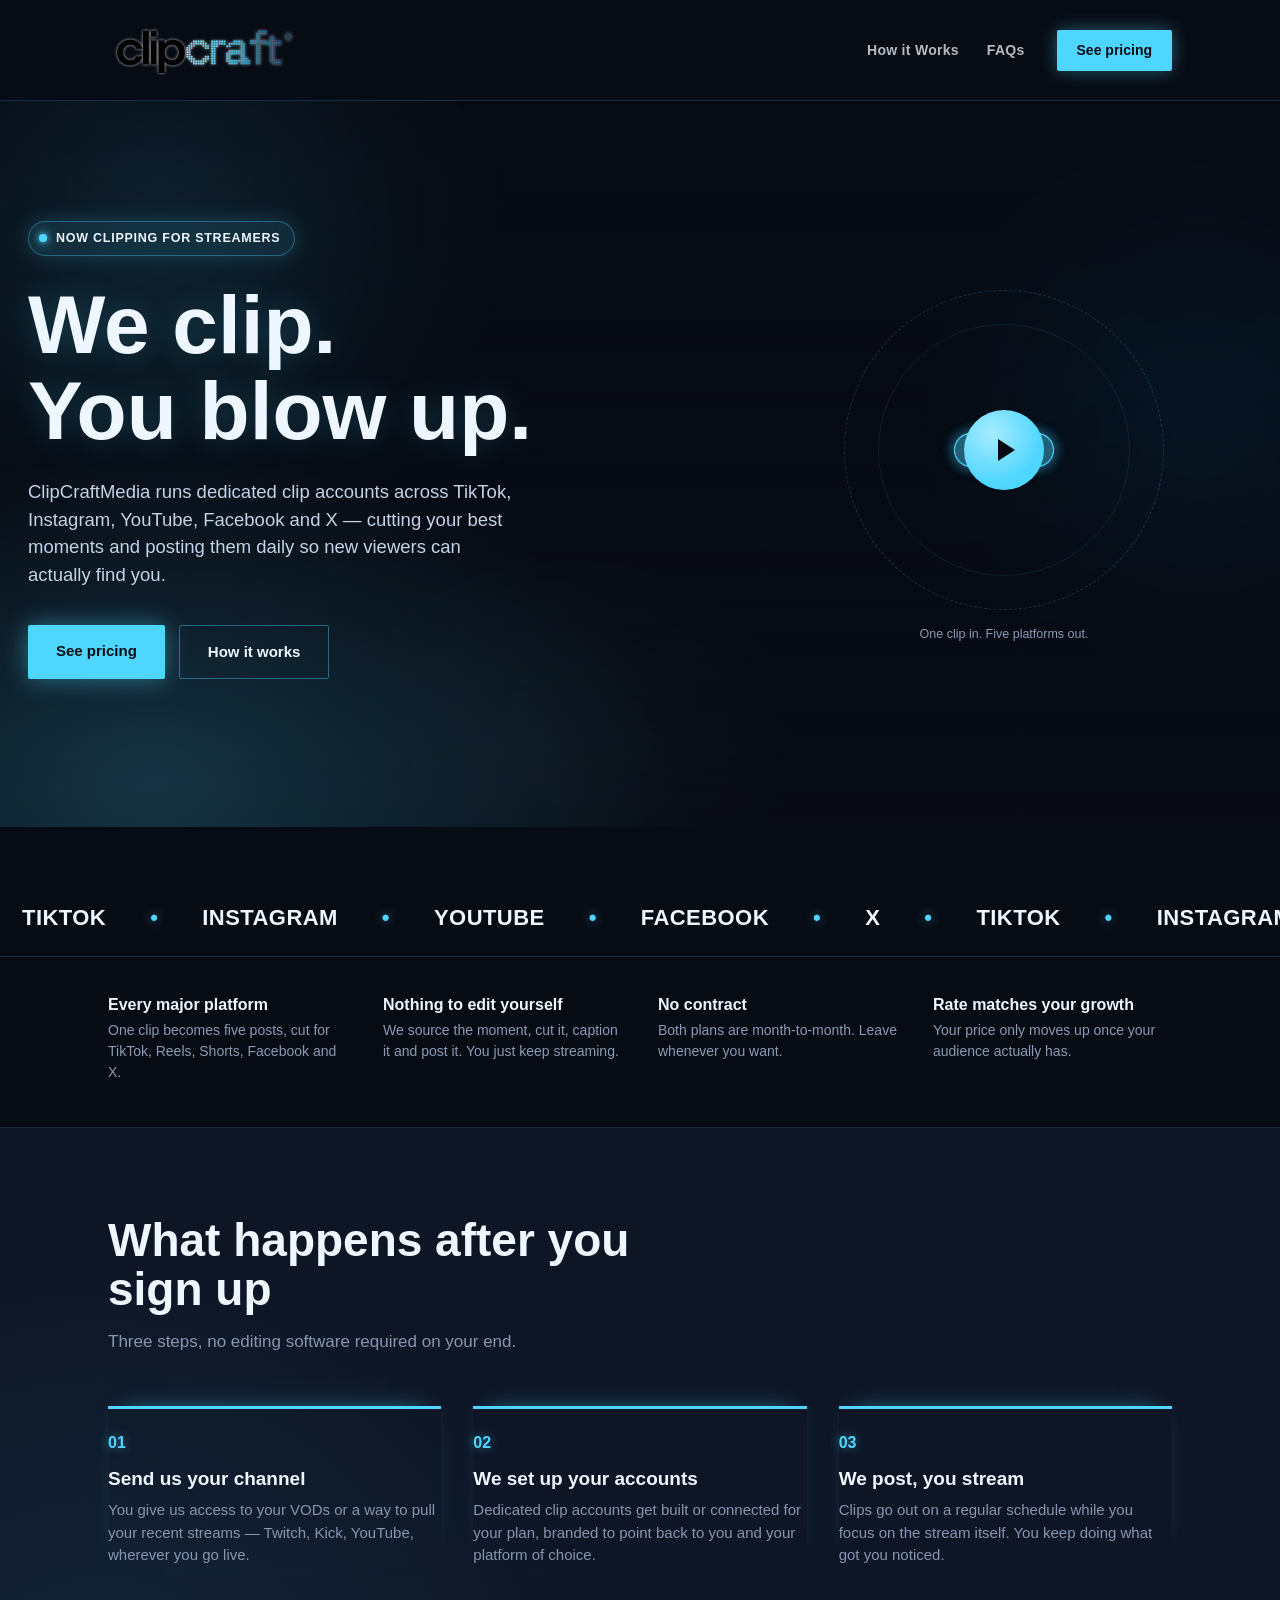
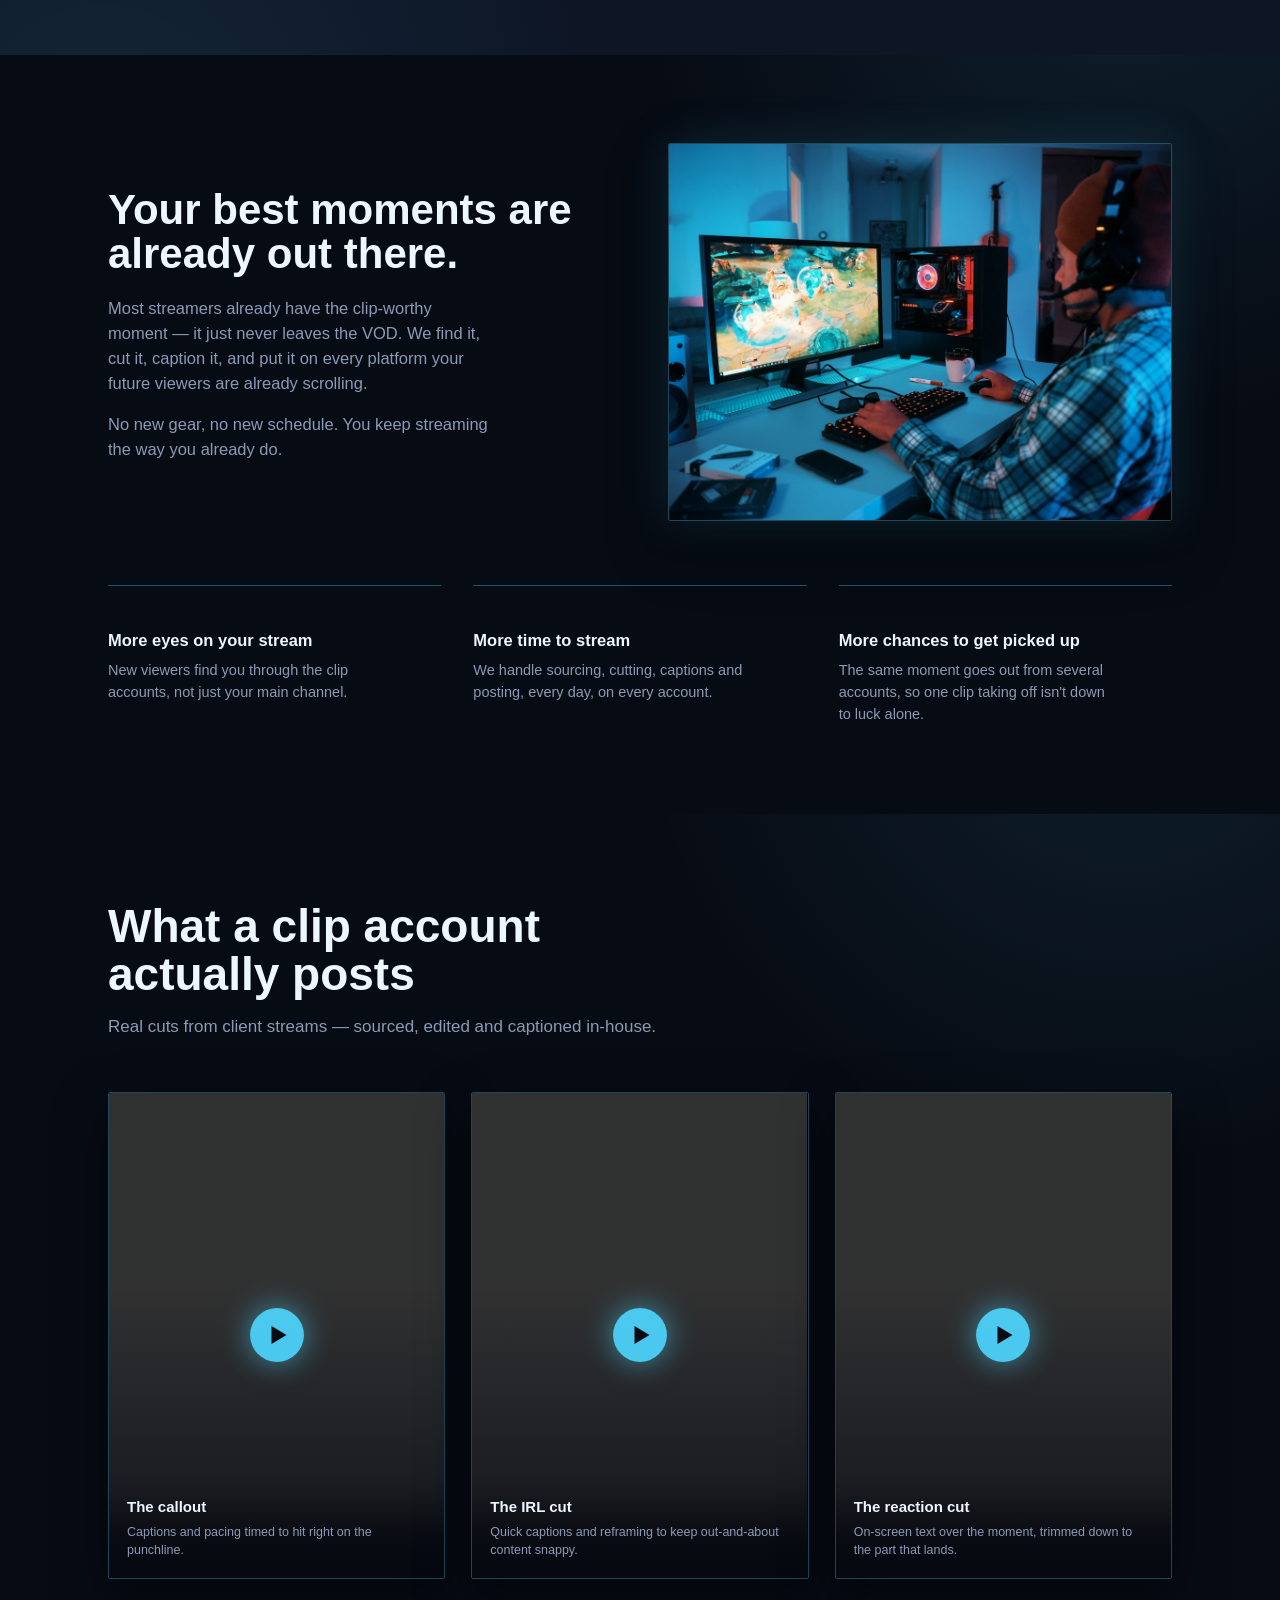
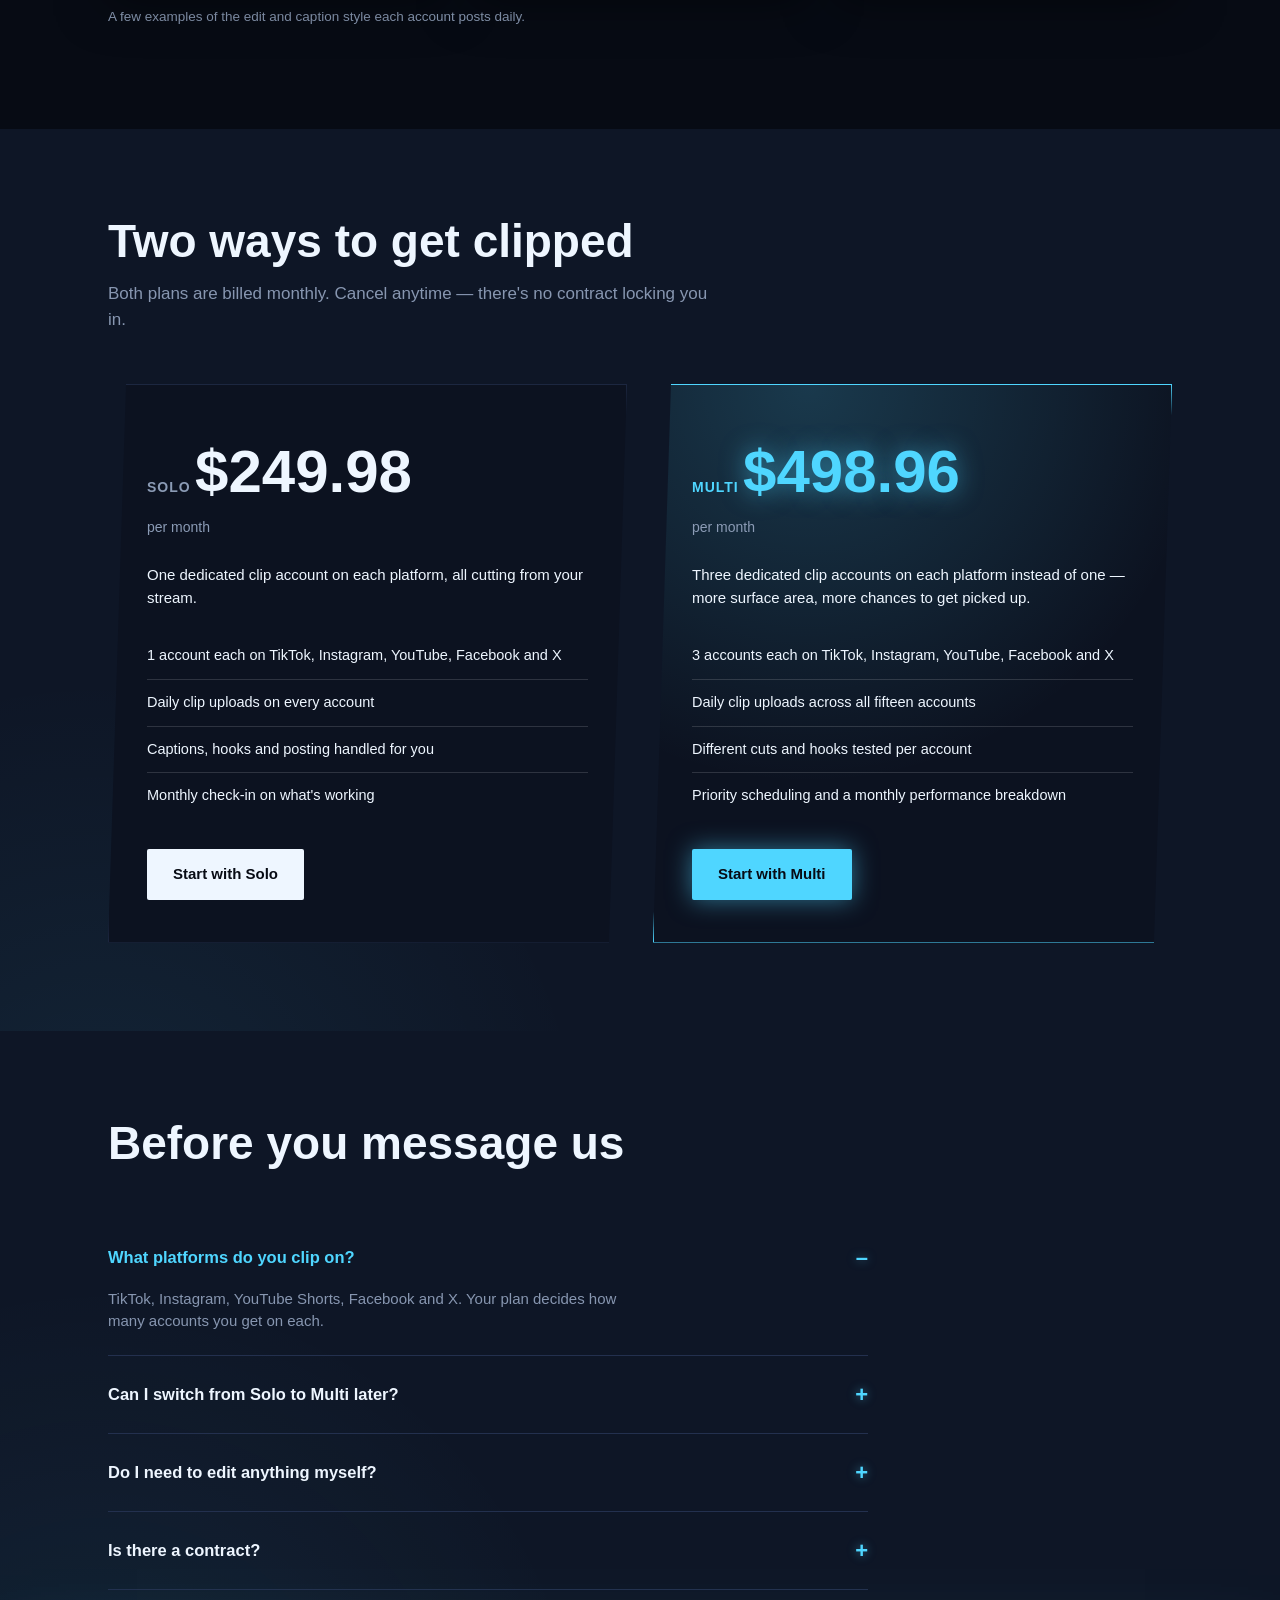
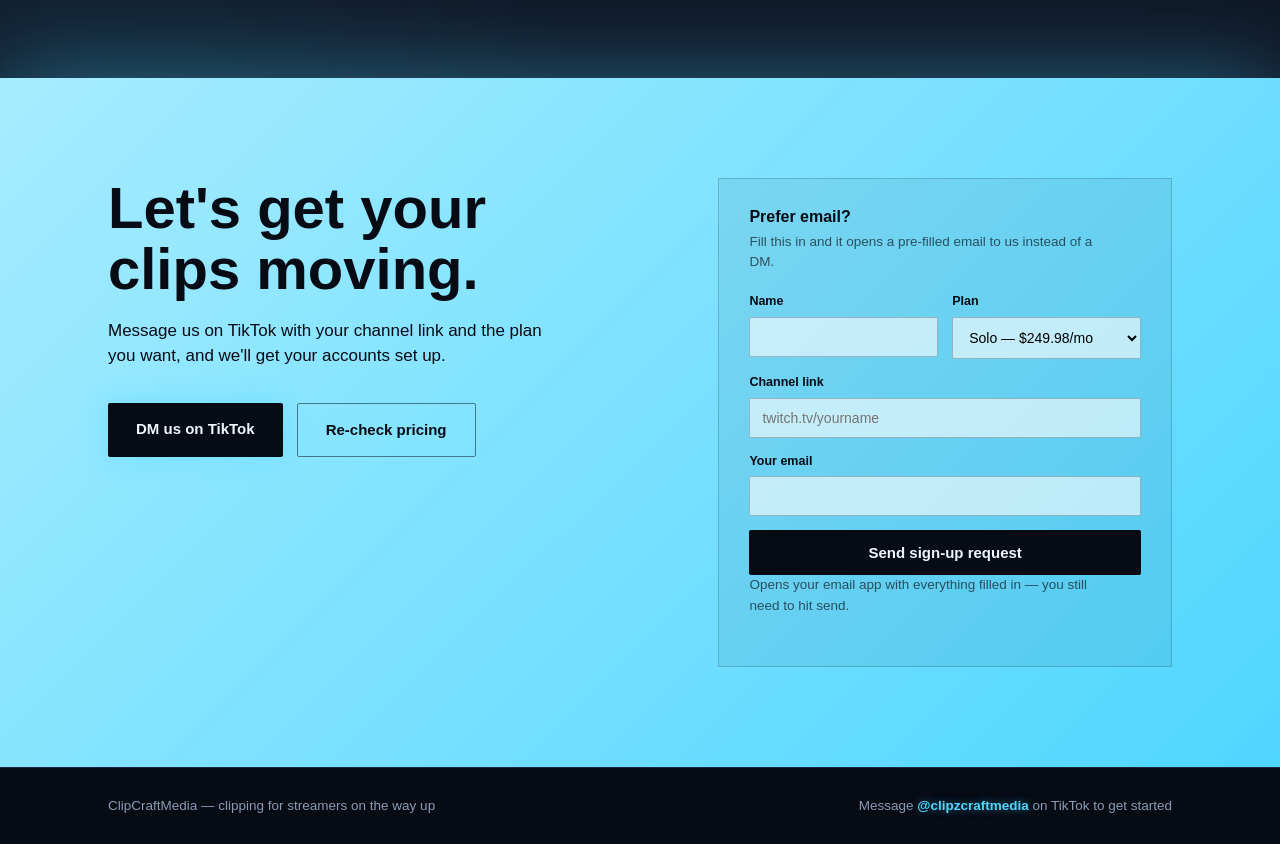
==== commit 239cb3ab: "Add files via upload" ====
--- a/index.html
+++ b/index.html
@@ -20,7 +20,6 @@
     <div class="nav-right">
       <nav class="nav-links">
         <a href="#how">How it Works</a>
-        <a href="#pricing">Pricing</a>
         <a href="#faq">FAQs</a>
       </nav>
       <a class="nav-cta" href="#pricing">See pricing</a>
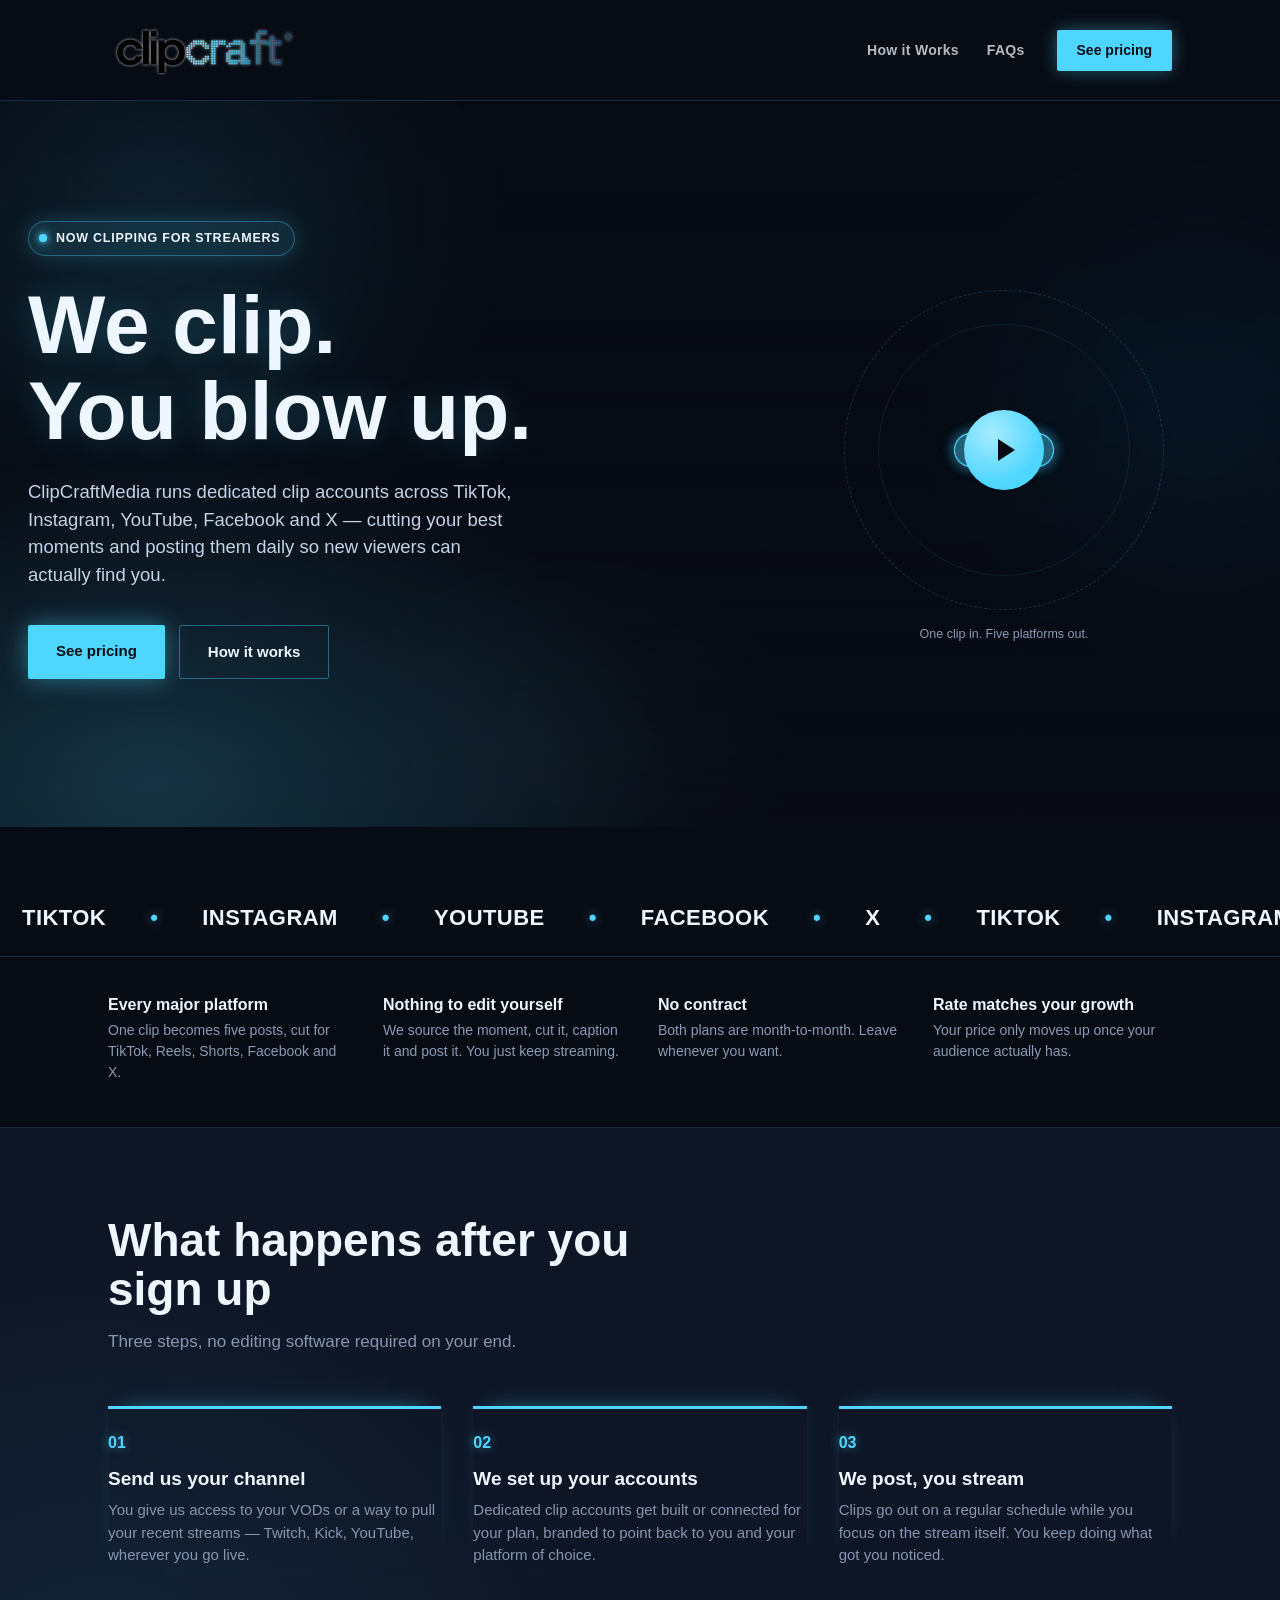
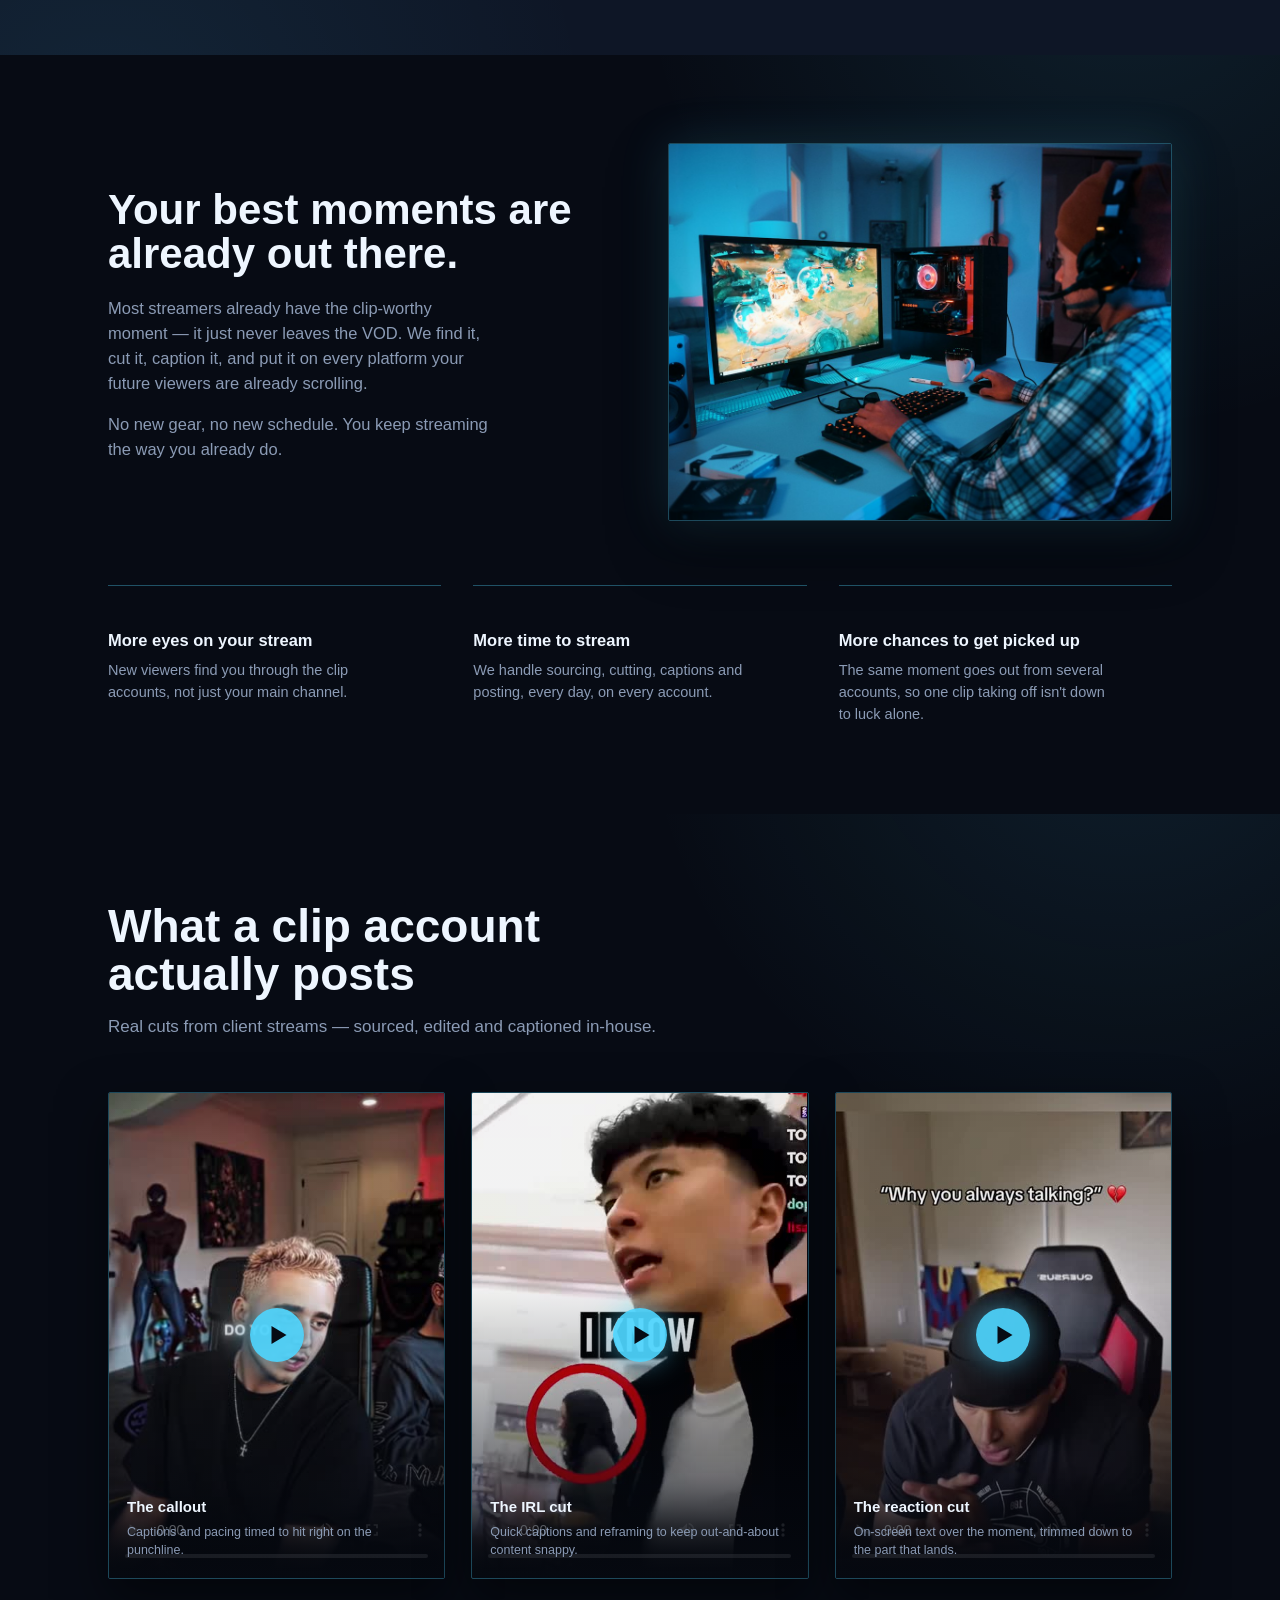
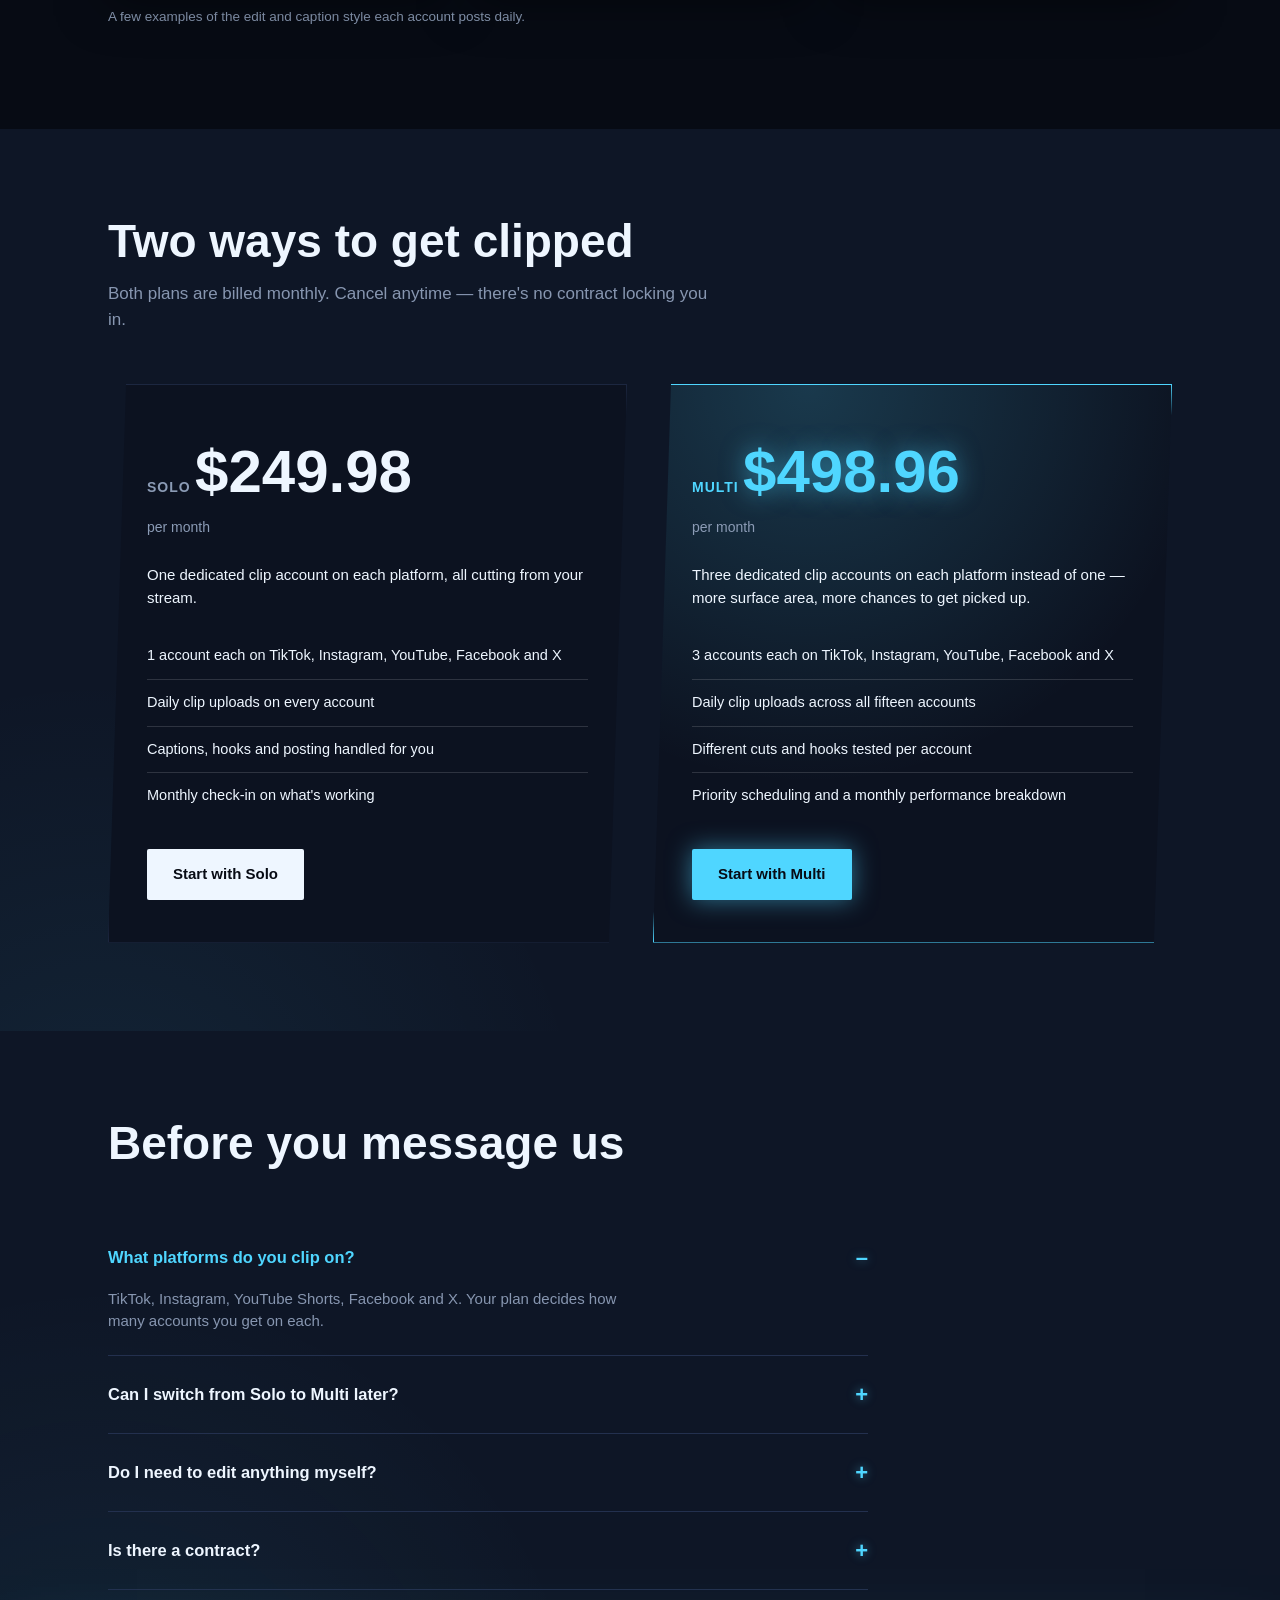
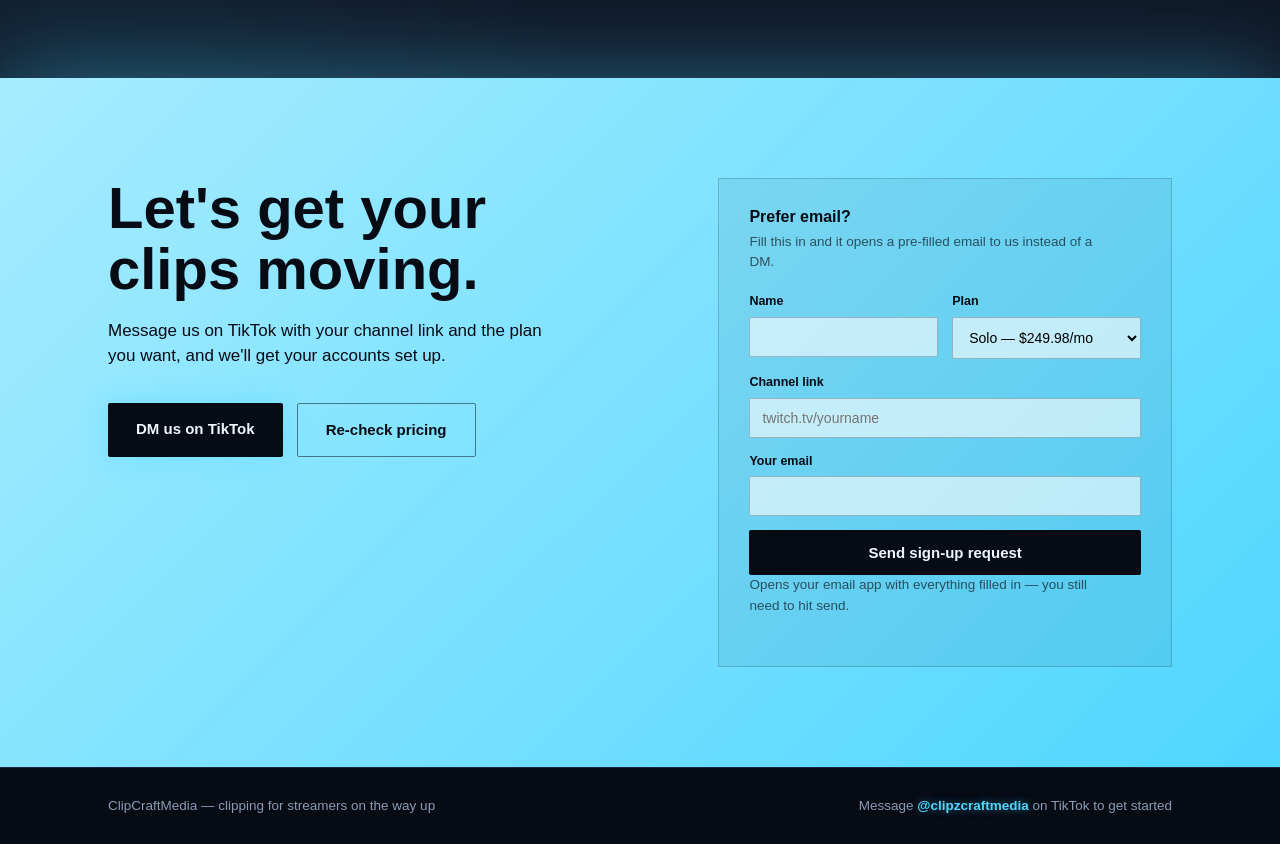
==== commit 697902e9: "Add files via upload" ====
--- a/index.html
+++ b/index.html
@@ -156,7 +156,7 @@
     </div>
     <div class="clips-grid">
       <div class="clip-thumb">
-        <video preload="metadata" playsinline controls
+        <video preload="metadata" playsinline controls poster="assets/images/clip-1-poster.jpg"
           onplay="this.closest('.clip-thumb').classList.add('playing')"
           onpause="this.closest('.clip-thumb').classList.remove('playing')">
           <source src="assets/videos/clip-1.mp4" type="video/mp4">
@@ -168,7 +168,7 @@
         </div>
       </div>
       <div class="clip-thumb">
-        <video preload="metadata" playsinline controls
+        <video preload="metadata" playsinline controls poster="assets/images/clip-2-poster.jpg"
           onplay="this.closest('.clip-thumb').classList.add('playing')"
           onpause="this.closest('.clip-thumb').classList.remove('playing')">
           <source src="assets/videos/clip-2.mp4" type="video/mp4">
@@ -180,7 +180,7 @@
         </div>
       </div>
       <div class="clip-thumb">
-        <video preload="metadata" playsinline controls
+        <video preload="metadata" playsinline controls poster="assets/images/clip-3-poster.jpg"
           onplay="this.closest('.clip-thumb').classList.add('playing')"
           onpause="this.closest('.clip-thumb').classList.remove('playing')">
           <source src="assets/videos/clip-3.mp4" type="video/mp4">
--- a/css/styles.css
+++ b/css/styles.css
@@ -325,7 +325,20 @@
     .hero p.lede{margin-left:auto; margin-right:auto;}
   }
   @media (max-width:700px){
-    .hero-visual{display:none;}
+    .hero-visual{
+      width:220px; height:220px;
+      transform:scale(0.86);
+      margin-top:8px;
+      margin-bottom:44px;
+    }
+    .hv-chip{font-size:10px; width:84px; height:30px;}
+  }
+  @media (max-width:420px){
+    .hero-visual{
+      width:190px; height:190px;
+      transform:scale(0.78);
+      margin-bottom:36px;
+    }
   }
 
   /* MARQUEE */
@@ -552,6 +565,22 @@
   }
   .plan.featured .plan-cta{background:var(--blue); color:var(--ink); box-shadow:0 0 24px rgba(var(--blue-rgb),0.5);}
   .plan-cta:hover{opacity:0.85;}
+
+  @media (max-width:700px){
+    .pricing-grid{gap:12px;}
+    .plan{padding:22px 16px; clip-path:polygon(10px 0, 100% 0, calc(100% - 10px) 100%, 0 100%);}
+    .plan-name{font-size:11px;}
+    .plan-price{font-size:30px; margin:8px 0 2px;}
+    .plan-cycle{font-size:11.5px; margin-bottom:14px;}
+    .plan-desc{font-size:12.5px; margin-bottom:14px;}
+    .plan ul{margin:0 0 18px;}
+    .plan li{padding:8px 0; font-size:12px;}
+    .plan-cta{padding:11px 14px; font-size:13px; width:100%; text-align:center;}
+  }
+  @media (max-width:400px){
+    .plan-price{font-size:24px;}
+    .plan-desc{display:none;}
+  }
 
   /* SCOREBOARD / GROWTH MATCH */
   .scoreboard{
@@ -702,7 +731,6 @@
     .feature-image{order:-1;}
     .value-row{grid-template-columns:1fr; gap:26px;}
     .clips-grid{grid-template-columns:1fr;}
-    .pricing-grid{grid-template-columns:1fr;}
     .score-row{grid-template-columns:1fr; text-align:left; gap:10px;}
     .score-arrow{display:none;}
     .score-cell{text-align:left;}
